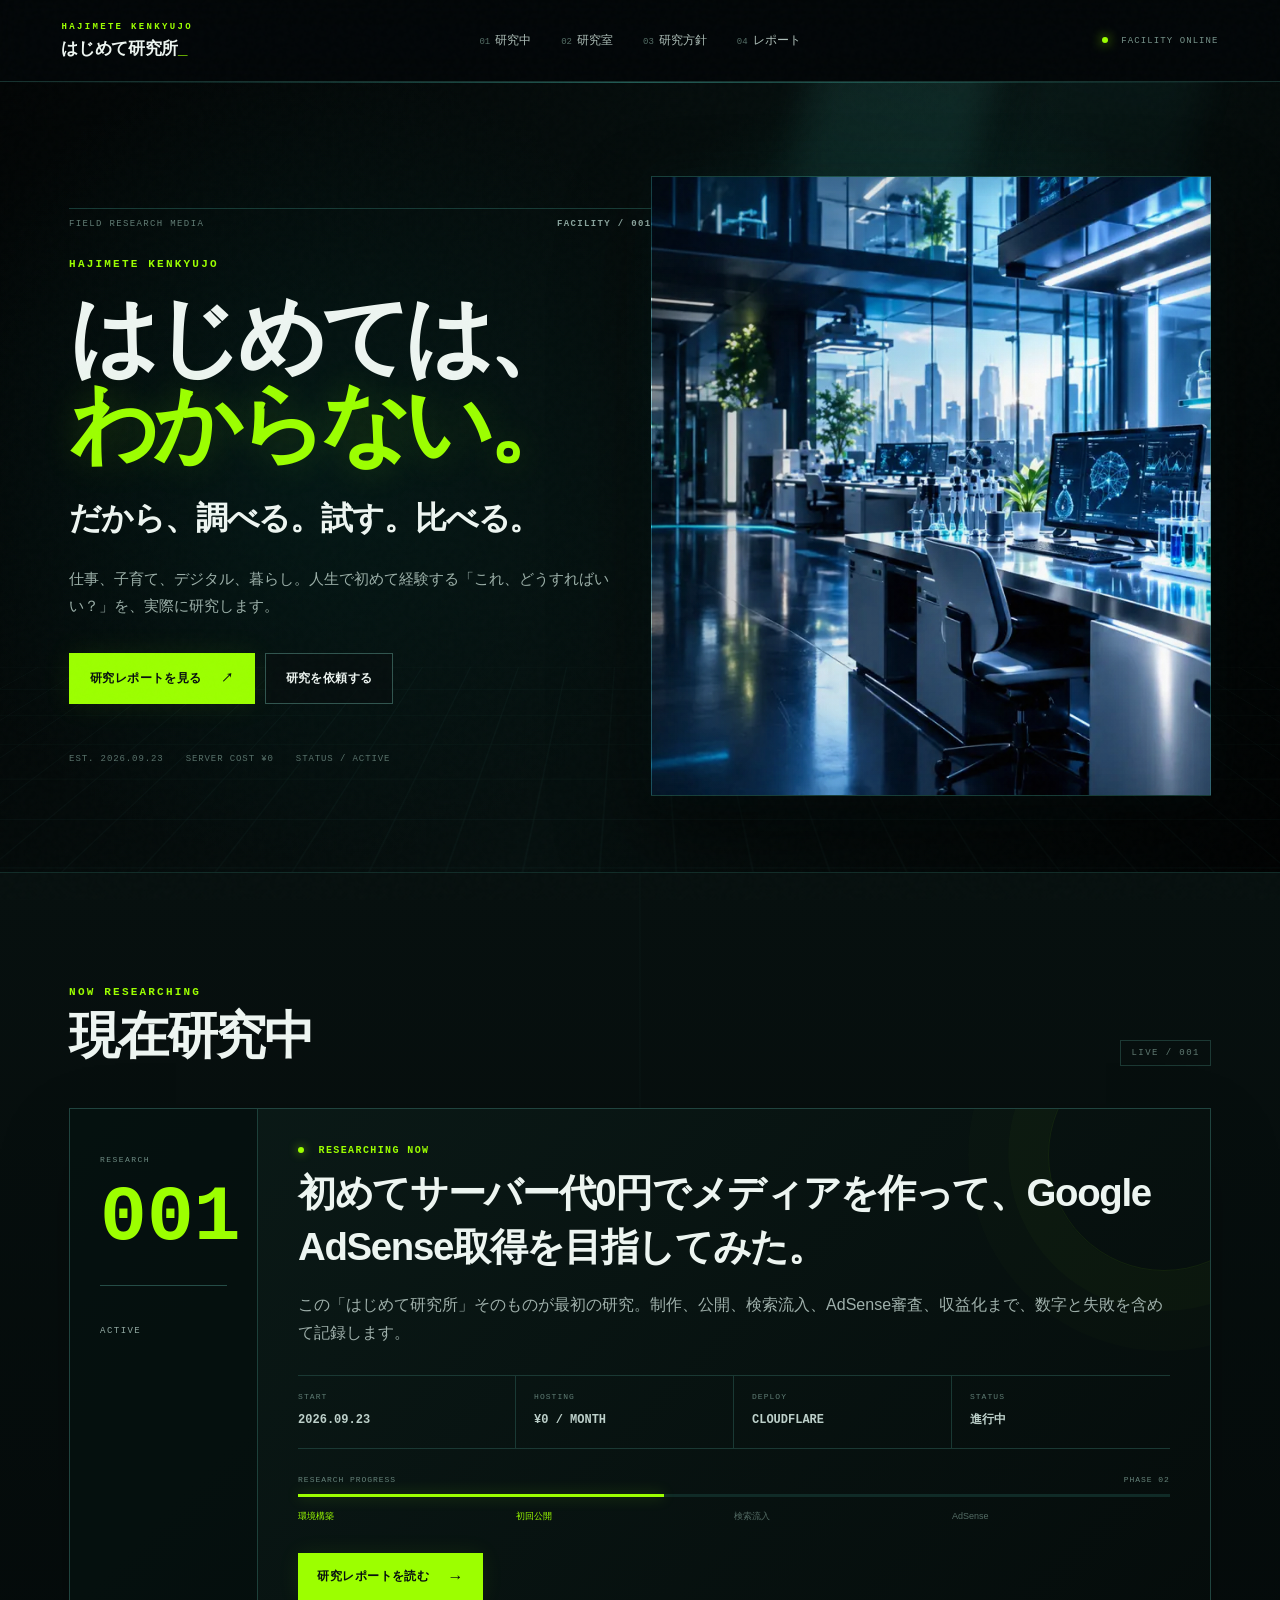
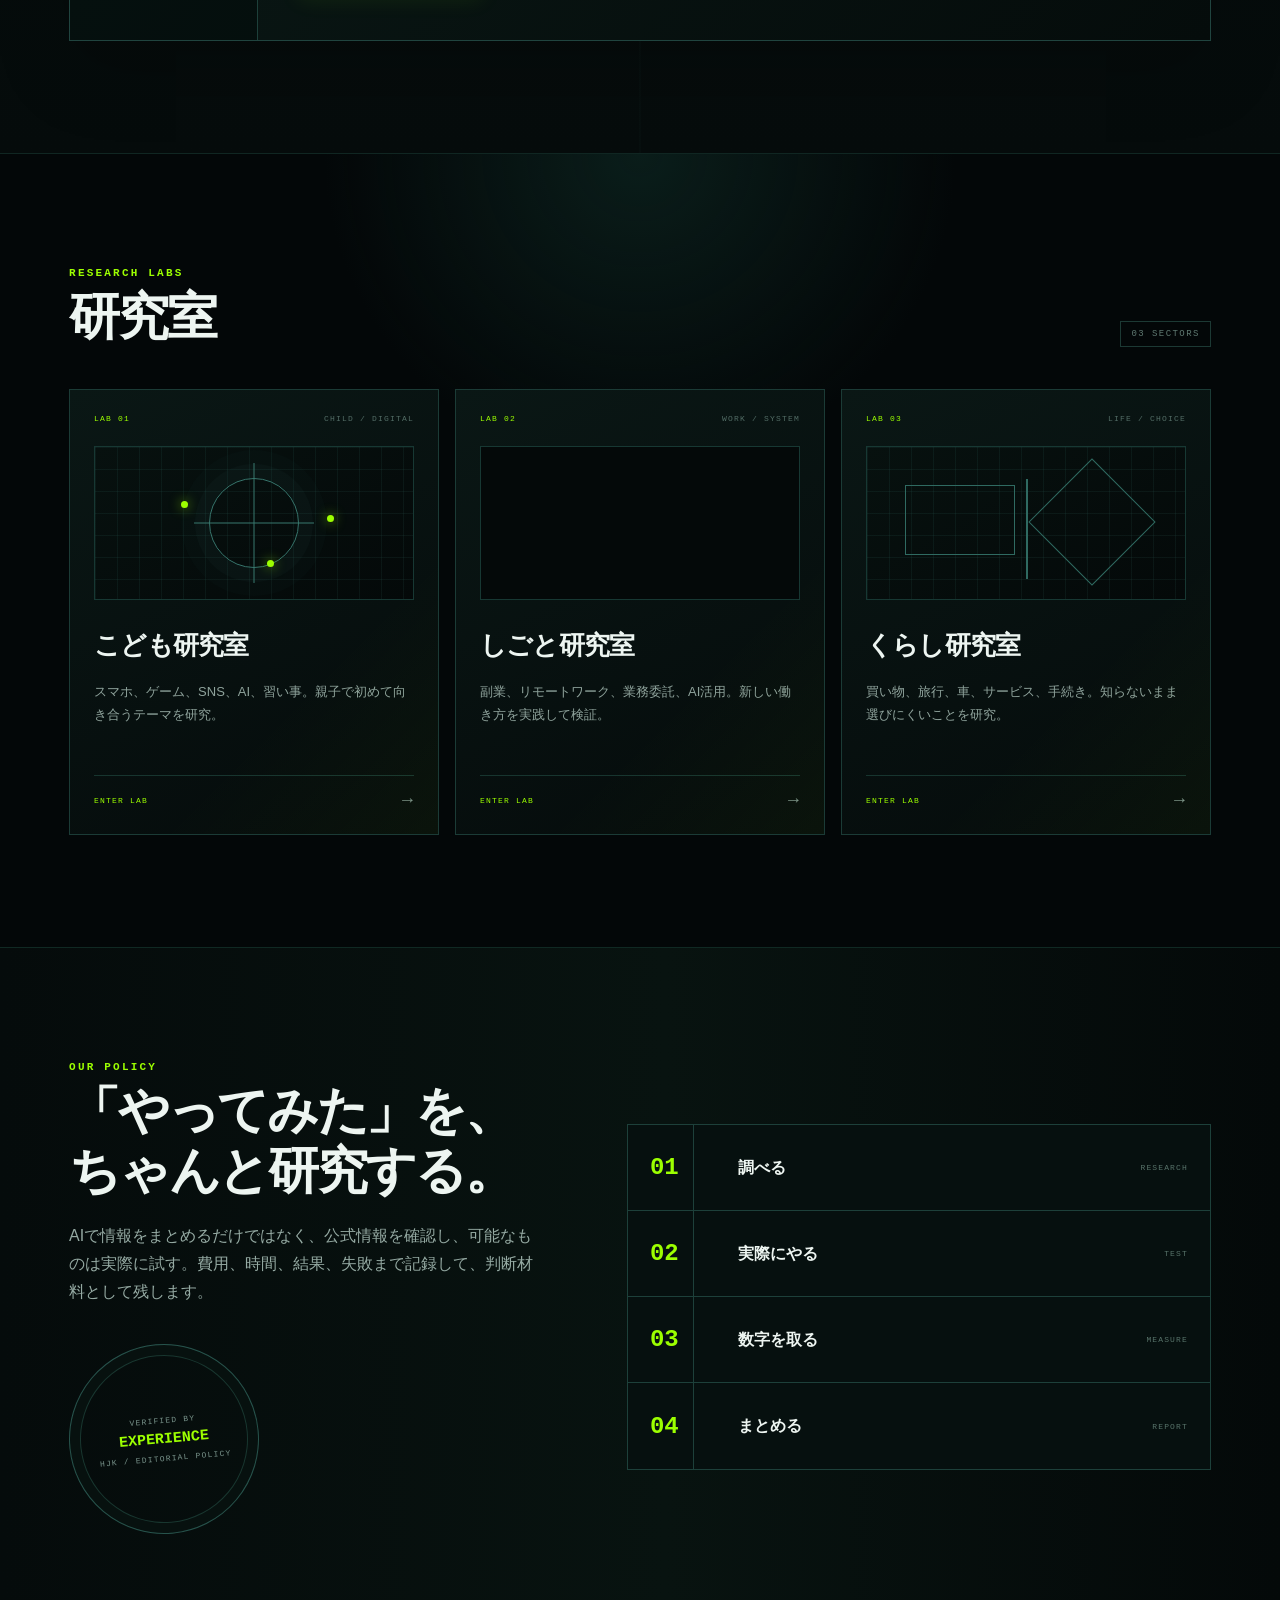
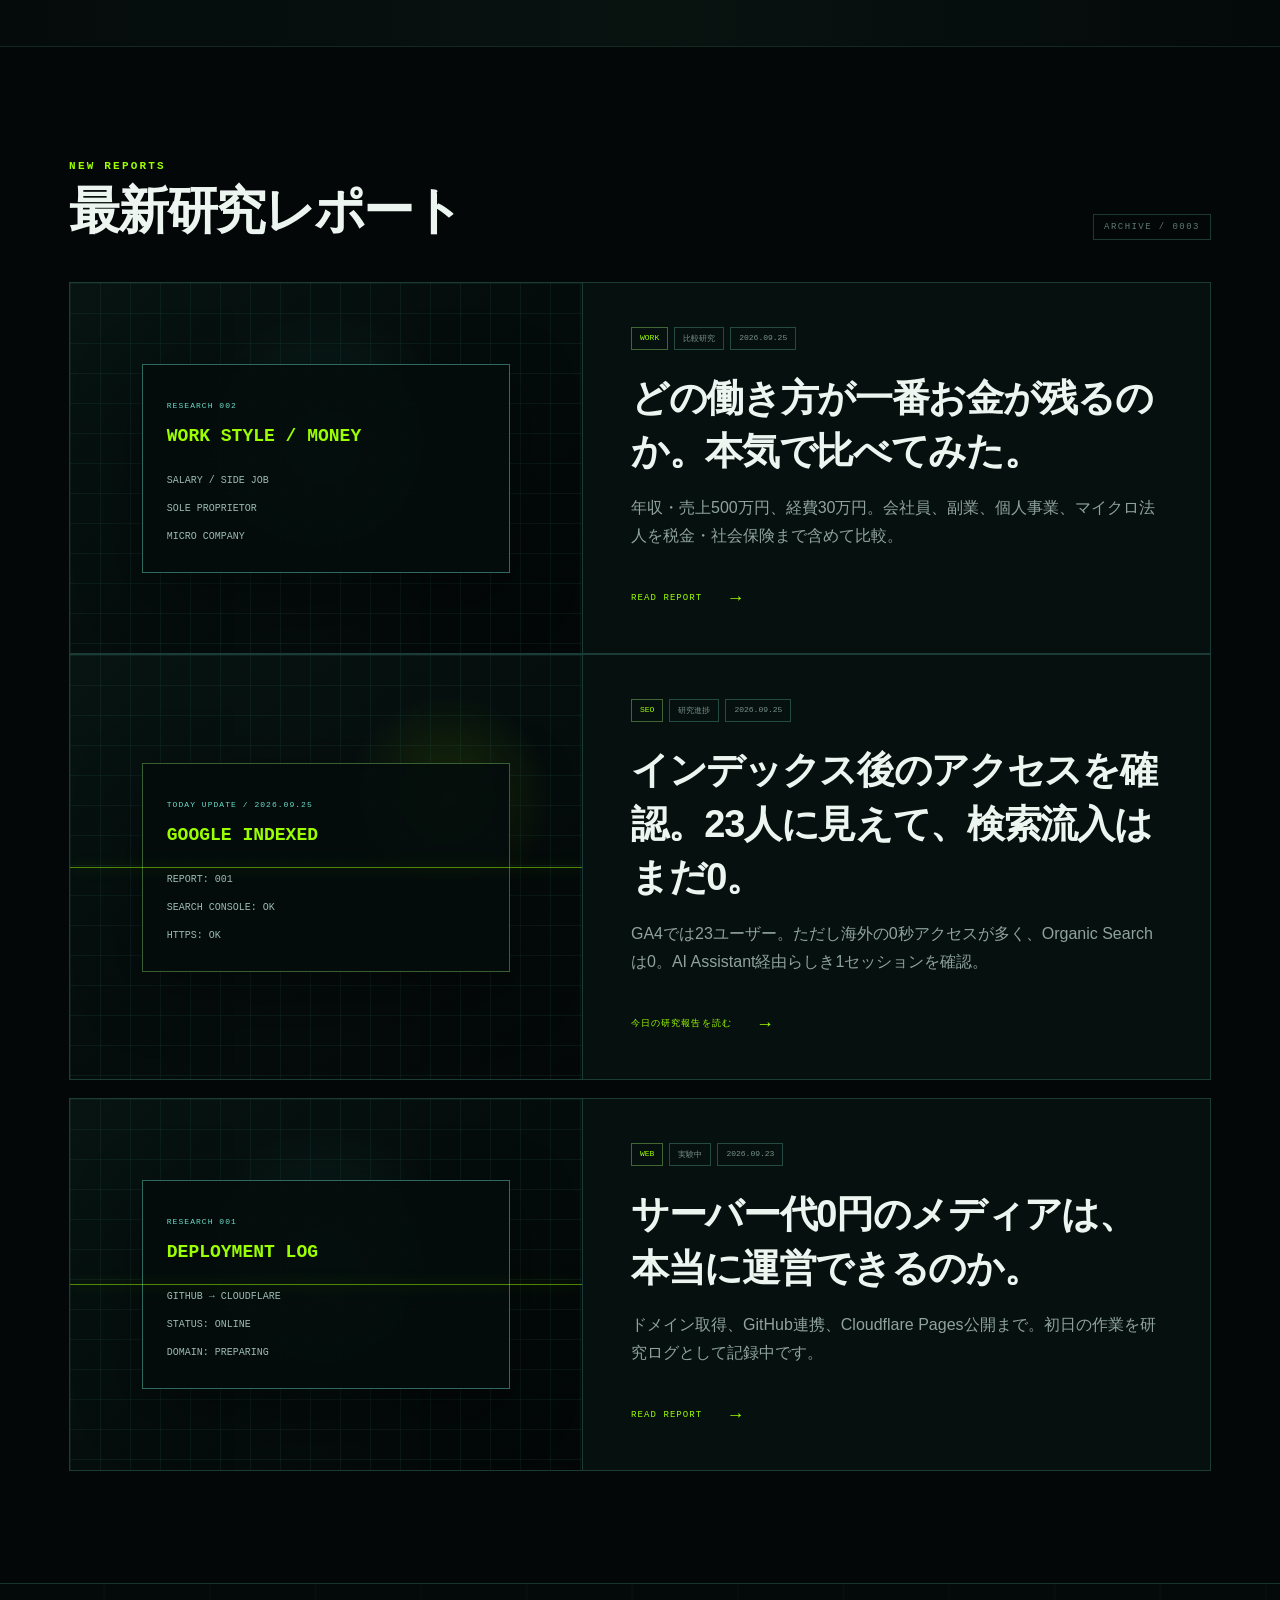
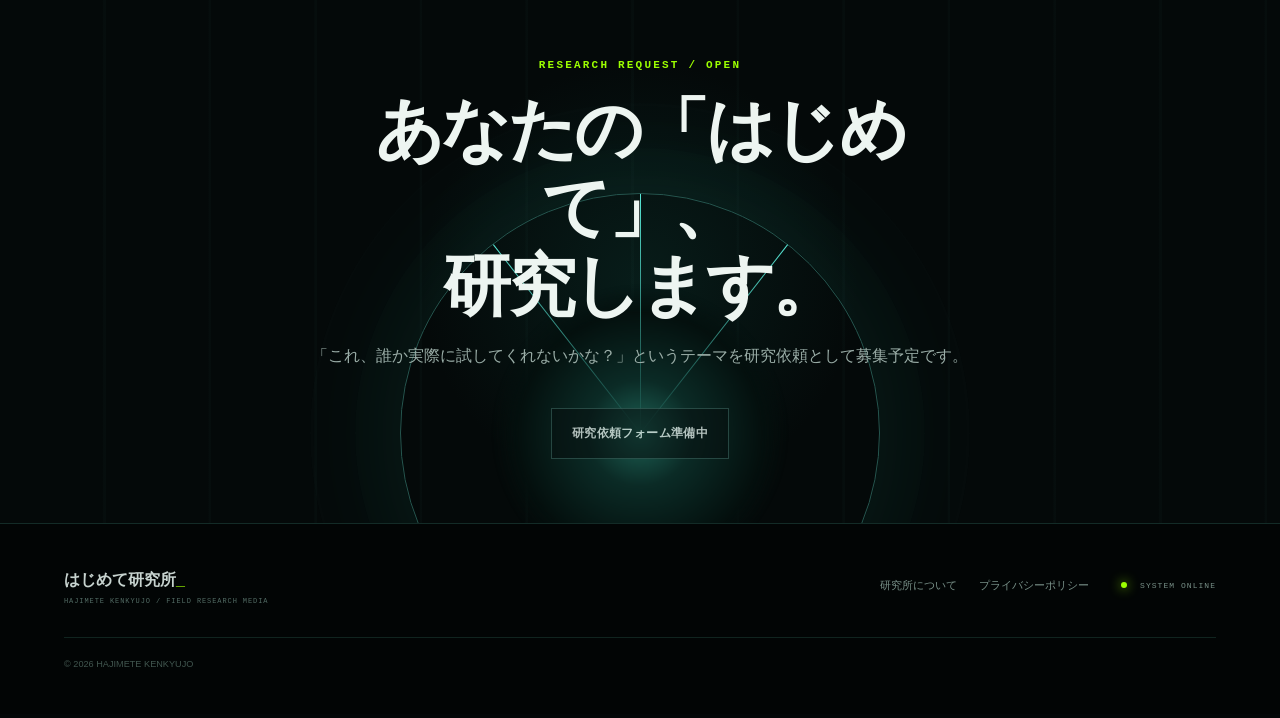
==== index.html @ 78b10efe "Use verified work lab image asset" ====
<!doctype html>
<html lang="ja">
<head>
<!-- Google tag (gtag.js) -->
<script async src="https://www.googletagmanager.com/gtag/js?id=G-F6C81J654P"></script>
<script>
  window.dataLayer = window.dataLayer || [];
  function gtag(){dataLayer.push(arguments);}
  gtag('js', new Date());

  gtag('config', 'G-F6C81J654P');
</script>
  <meta charset="utf-8">
  <meta name="viewport" content="width=device-width,initial-scale=1">
  <title>はじめて研究所｜人生の「はじめて」を調べて、試して、わかりやすく。</title>
  <meta name="description" content="仕事、子育て、デジタル、暮らし。人生で初めて経験する「これ、どうすればいい？」を、太郎所長が調べ、実際に試し、結果を研究レポートとして公開します。">
  <link rel="canonical" href="https://hajimete-kenkyujo.com/">
  <meta property="og:title" content="はじめて研究所">
  <meta property="og:description" content="人生の「はじめて」を、調べて、試して、わかりやすく。">
  <meta property="og:type" content="website">
  <meta property="og:url" content="https://hajimete-kenkyujo.com/">
  <meta name="theme-color" content="#05090a">
  <link rel="stylesheet" href="/styles.css?v=20260926-5">
</head>
<body>
<div class="noise" aria-hidden="true"></div>

<header class="site-header">
  <a class="brand" href="/" aria-label="はじめて研究所 トップ">
    <span class="brand-kicker">HAJIMETE KENKYUJO</span>
    <span class="brand-main">はじめて研究所<span class="cursor">_</span></span>
  </a>
  <nav aria-label="メインナビゲーション">
    <a href="#research"><span>01</span>研究中</a>
    <a href="#labs"><span>02</span>研究室</a>
    <a href="#policy"><span>03</span>研究方針</a>
    <a href="#reports"><span>04</span>レポート</a>
  </nav>
  <div class="header-status"><i></i> FACILITY ONLINE</div>
</header>

<main>
<section class="hero" id="top">
  <div class="hero-grid" aria-hidden="true"></div>
  <div class="hero-beam beam-a" aria-hidden="true"></div>
  <div class="hero-beam beam-b" aria-hidden="true"></div>

  <div class="hero-inner">
    <div class="hero-id">
      <span>FIELD RESEARCH MEDIA</span>
      <b>FACILITY / 001</b>
    </div>
    <p class="eyebrow">HAJIMETE KENKYUJO</p>
    <h1>はじめては、<br><em>わからない。</em></h1>
    <p class="lead">だから、調べる。試す。比べる。</p>
    <p class="sub">仕事、子育て、デジタル、暮らし。人生で初めて経験する「これ、どうすればいい？」を、実際に研究します。</p>
    <div class="actions">
      <a class="btn primary" href="#reports">研究レポートを見る <span>↗</span></a>
      <a class="btn" href="#request">研究を依頼する</a>
    </div>
    <div class="hero-footnote"><span>EST. 2026.09.23</span><span>SERVER COST ¥0</span><span>STATUS / ACTIVE</span></div>
  </div>

  <div class="lab-stage" aria-hidden="true">
    <div class="ceiling"><i></i><i></i><i></i></div>
    <div class="pillar p1"></div>
    <div class="pillar p2"></div>
    <div class="glass-wall"></div>
    <div class="monitor-wall">
      <div class="monitor m1"><small>LAB STATUS</small><strong>ONLINE</strong><span class="pulse-line"></span><span class="pulse-line short"></span></div>
      <div class="monitor m2"><small>RESEARCH LOG</small><strong>001 / ACTIVE</strong><code>DAY 0<br>COST ¥0<br>DEPLOYED</code></div>
      <div class="monitor m3"><small>INDEX</small><b>00.01</b><div class="bars"><i></i><i></i><i></i><i></i></div></div>
    </div>
    <div class="workbench">
      <div class="desk-screen"><span>HJK-01</span><i></i><i></i><i></i></div>
      <div class="desk-light"></div>
    </div>
    <div class="floor-lines"></div>
    <div class="lab-caption">RESEARCH FACILITY / SECTOR A</div>
  </div>
</section>

<section id="research" class="section research-zone">
  <div class="section-shell">
    <div class="section-head">
      <div><p>NOW RESEARCHING</p><h2>現在研究中</h2></div>
      <span class="section-code">LIVE / 001</span>
    </div>

    <article class="research-card">
      <div class="research-index">
        <span>RESEARCH</span>
        <div class="number">001</div>
        <i></i>
        <small>ACTIVE</small>
      </div>
      <div class="research-body">
        <p class="status"><i></i> RESEARCHING NOW</p>
        <h3>初めてサーバー代0円でメディアを作って、Google AdSense取得を目指してみた。</h3>
        <p class="research-desc">この「はじめて研究所」そのものが最初の研究。制作、公開、検索流入、AdSense審査、収益化まで、数字と失敗を含めて記録します。</p>
        <div class="research-stats">
          <div><small>START</small><b>2026.09.23</b></div>
          <div><small>HOSTING</small><b>¥0 / MONTH</b></div>
          <div><small>DEPLOY</small><b>CLOUDFLARE</b></div>
          <div><small>STATUS</small><b>進行中</b></div>
        </div>
        <div class="progress">
          <div class="progress-head"><span>RESEARCH PROGRESS</span><span>PHASE 02</span></div>
          <div class="track"><i style="width:42%"></i></div>
          <div class="milestones"><span class="done">環境構築</span><span class="done">初回公開</span><span>検索流入</span><span>AdSense</span></div>
        </div>
        <a class="research-open" href="/reports/001/">研究レポートを読む <b>→</b></a>
      </div>
    </article>
  </div>
</section>

<section id="labs" class="section labs-zone">
  <div class="section-shell">
    <div class="section-head">
      <div><p>RESEARCH LABS</p><h2>研究室</h2></div>
      <span class="section-code">03 SECTORS</span>
    </div>

    <div class="labs">
      <article class="lab-card">
        <div class="lab-top"><span>LAB 01</span><i>CHILD / DIGITAL</i></div>
        <div class="lab-visual visual-child"><span class="ring"></span><span class="dot d1"></span><span class="dot d2"></span><span class="dot d3"></span></div>
        <h3>こども研究室</h3>
        <p>スマホ、ゲーム、SNS、AI、習い事。親子で初めて向き合うテーマを研究。</p>
        <div class="lab-bottom"><span>ENTER LAB</span><b>→</b></div>
      </article>

      <article class="lab-card">
        <div class="lab-top"><span>LAB 02</span><i>WORK / SYSTEM</i></div>
        <div class="lab-visual visual-work visual-work-photo"><img src="/assets/labs/work-lab-v3.webp?v=20260926-verified" alt="ビジネス分析画面が並ぶ研究所イメージ" loading="lazy"></div>
        <h3>しごと研究室</h3>
        <p>副業、リモートワーク、業務委託、AI活用。新しい働き方を実践して検証。</p>
        <div class="lab-bottom"><span>ENTER LAB</span><b>→</b></div>
      </article>

      <article class="lab-card">
        <div class="lab-top"><span>LAB 03</span><i>LIFE / CHOICE</i></div>
        <div class="lab-visual visual-life"><span></span><span></span><span></span></div>
        <h3>くらし研究室</h3>
        <p>買い物、旅行、車、サービス、手続き。知らないまま選びにくいことを研究。</p>
        <div class="lab-bottom"><span>ENTER LAB</span><b>→</b></div>
      </article>
    </div>
  </div>
</section>

<section id="policy" class="section policy-zone">
  <div class="section-shell policy-layout">
    <div class="policy-intro">
      <div class="section-head compact">
        <div><p>OUR POLICY</p><h2>「やってみた」を、<br>ちゃんと研究する。</h2></div>
      </div>
      <p>AIで情報をまとめるだけではなく、公式情報を確認し、可能なものは実際に試す。費用、時間、結果、失敗まで記録して、判断材料として残します。</p>
      <div class="policy-seal"><span>VERIFIED BY</span><b>EXPERIENCE</b><small>HJK / EDITORIAL POLICY</small></div>
    </div>

    <div class="process">
      <div><b>01</b><span>調べる</span><small>RESEARCH</small></div>
      <div><b>02</b><span>実際にやる</span><small>TEST</small></div>
      <div><b>03</b><span>数字を取る</span><small>MEASURE</small></div>
      <div><b>04</b><span>まとめる</span><small>REPORT</small></div>
    </div>
  </div>
</section>

<section id="reports" class="section reports-zone">
  <div class="section-shell">
    <div class="section-head">
      <div><p>NEW REPORTS</p><h2>最新研究レポート</h2></div>
      <span class="section-code">ARCHIVE / 0003</span>
    </div>
    <article class="report-card">
      <div class="report-thumb"><div class="report-terminal"><small>RESEARCH 002</small><b>WORK STYLE / MONEY</b><code>SALARY / SIDE JOB<br>SOLE PROPRIETOR<br>MICRO COMPANY</code></div></div>
      <div class="report-copy"><div class="report-labels"><span>WORK</span><span>比較研究</span><span>2026.09.25</span></div>
      <h3>どの働き方が一番お金が残るのか。本気で比べてみた。</h3>
      <p>年収・売上500万円、経費30万円。会社員、副業、個人事業、マイクロ法人を税金・社会保険まで含めて比較。</p>
      <a class="report-link" href="/reports/002/">READ REPORT <b>→</b></a></div>
    </article>

    <article class="report-card report-update-card">
      <div class="report-thumb update-thumb">
        <span class="scan"></span>
        <div class="report-terminal">
          <small>TODAY UPDATE / 2026.09.25</small>
          <b>GOOGLE INDEXED</b>
          <code>REPORT: 001<br>SEARCH CONSOLE: OK<br>HTTPS: OK</code>
        </div>
      </div>
      <div class="report-copy">
        <div class="report-labels"><span>SEO</span><span>研究進捗</span><span>2026.09.25</span></div>
        <h3>インデックス後のアクセスを確認。23人に見えて、検索流入はまだ0。</h3>
        <p>GA4では23ユーザー。ただし海外の0秒アクセスが多く、Organic Searchは0。AI Assistant経由らしき1セッションを確認。</p>
        <a class="report-link" href="/reports/001/#step-10-ga4">今日の研究報告を読む <b>→</b></a>
      </div>
    </article>

    <article class="report-card">
      <div class="report-thumb">
        <span class="scan"></span>
        <div class="report-terminal"><small>RESEARCH 001</small><b>DEPLOYMENT LOG</b><code>GITHUB → CLOUDFLARE<br>STATUS: ONLINE<br>DOMAIN: PREPARING</code></div>
      </div>
      <div class="report-copy">
        <div class="report-labels"><span>WEB</span><span>実験中</span><span>2026.09.23</span></div>
        <h3>サーバー代0円のメディアは、本当に運営できるのか。</h3>
        <p>ドメイン取得、GitHub連携、Cloudflare Pages公開まで。初日の作業を研究ログとして記録中です。</p>
        <a class="report-link" href="/reports/001/">READ REPORT <b>→</b></a>
      </div>
    </article>
  </div>
</section>

<section id="request" class="cta">
  <div class="portal" aria-hidden="true"><i></i><i></i><i></i></div>
  <div class="cta-inner">
    <p>RESEARCH REQUEST / OPEN</p>
    <h2>あなたの「はじめて」、<br>研究します。</h2>
    <p>「これ、誰か実際に試してくれないかな？」というテーマを研究依頼として募集予定です。</p>
    <span class="btn disabled">研究依頼フォーム準備中</span>
  </div>
</section>
</main>

<footer>
  <div class="footer-brand"><b>はじめて研究所<span>_</span></b><small>HAJIMETE KENKYUJO / FIELD RESEARCH MEDIA</small></div>
  <div class="footer-links"><a href="/about.html">研究所について</a><a href="/privacy.html">プライバシーポリシー</a></div>
  <div class="footer-status"><i></i> SYSTEM ONLINE</div>
  <small class="copyright">© 2026 HAJIMETE KENKYUJO</small>
</footer>
<script src="/script.js"></script>
</body>
</html>
---- styles.css ----
:root{--bg:#030708;--bg2:#07100f;--panel:#081312;--panel2:#0b1917;--ink:#edf5f1;--muted:#8fa49e;--neon:#9cff00;--neon2:#c2ff52;--cyan:#57e8d6;--line:#1b3a36;--line2:#27534d;--shadow:rgba(0,0,0,.45)}*{box-sizing:border-box}html{scroll-behavior:smooth}body{margin:0;background:var(--bg);color:var(--ink);font-family:Inter,"Noto Sans JP","Yu Gothic",Meiryo,sans-serif;line-height:1.75;overflow-x:hidden}a{color:inherit;text-decoration:none}.noise{position:fixed;inset:0;pointer-events:none;z-index:99;opacity:.025;background-image:url("data:image/svg+xml,%3Csvg viewBox='0 0 180 180' xmlns='http://www.w3.org/2000/svg'%3E%3Cfilter id='n'%3E%3CfeTurbulence type='fractalNoise' baseFrequency='.9' numOctaves='3' stitchTiles='stitch'/%3E%3C/filter%3E%3Crect width='100%25' height='100%25' filter='url(%23n)' opacity='.7'/%3E%3C/svg%3E")}.site-header{height:82px;display:grid;grid-template-columns:1fr auto 1fr;align-items:center;padding:0 max(4.8vw,24px);border-bottom:1px solid #17322f;background:rgba(3,7,8,.88);position:sticky;top:0;z-index:50;backdrop-filter:blur(16px)}.brand{display:inline-flex;flex-direction:column;justify-self:start;line-height:1.1}.brand-kicker{font:700 9px/1.2 ui-monospace,SFMono-Regular,Consolas,monospace;color:var(--neon);letter-spacing:.26em;margin-bottom:7px}.brand-main{font-weight:900;font-size:17px;letter-spacing:-.02em}.cursor{color:var(--neon);animation:blink 1.1s steps(1) infinite}@keyframes blink{50%{opacity:.15}}nav{display:flex;gap:30px;font-size:12px;color:#afc0ba}nav a{position:relative;padding:9px 0}nav a span{font:9px ui-monospace,SFMono-Regular,Consolas,monospace;color:#536c65;margin-right:5px}nav a:after{content:"";position:absolute;left:0;right:100%;bottom:3px;height:1px;background:var(--neon);transition:.25s}nav a:hover:after{right:0}.header-status{justify-self:end;color:#77938b;font:9px ui-monospace,SFMono-Regular,Consolas,monospace;letter-spacing:.12em}.header-status i,.footer-status i{width:6px;height:6px;display:inline-block;border-radius:50%;background:var(--neon);box-shadow:0 0 12px var(--neon);margin-right:7px}.hero{min-height:790px;position:relative;overflow:hidden;display:grid;grid-template-columns:minmax(0,1.02fr) minmax(520px,.98fr);align-items:center;padding:90px max(5.4vw,30px) 72px;background:radial-gradient(circle at 71% 35%,rgba(9,80,71,.36),transparent 28%),radial-gradient(circle at 24% 48%,rgba(5,58,52,.28),transparent 38%),linear-gradient(120deg,#020505 0%,#06100f 56%,#010303 100%)}.hero:before{content:"";position:absolute;left:0;right:0;top:0;height:1px;background:linear-gradient(90deg,transparent,var(--cyan),transparent);opacity:.36}.hero-grid{position:absolute;inset:auto -12% -48% -12%;height:74%;opacity:.23;background-image:linear-gradient(rgba(65,151,140,.2) 1px,transparent 1px),linear-gradient(90deg,rgba(65,151,140,.2) 1px,transparent 1px);background-size:48px 48px;transform:perspective(700px) rotateX(64deg);transform-origin:top}.hero-beam{position:absolute;width:180px;height:700px;background:linear-gradient(180deg,rgba(87,232,214,.12),transparent);filter:blur(18px);transform:rotate(14deg);transform-origin:top}.beam-a{right:20%;top:-120px}.beam-b{right:2%;top:-200px;opacity:.5}.hero-inner{position:relative;z-index:4;max-width:770px}.hero-id{display:flex;justify-content:space-between;max-width:610px;color:#617c74;font:9px ui-monospace,SFMono-Regular,Consolas,monospace;letter-spacing:.15em;border-top:1px solid #173b36;padding-top:10px;margin-bottom:28px}.hero-id b{color:#89a39c;font-weight:600}.eyebrow,.section-head p,.cta-inner>p:first-child{font:700 11px/1.4 ui-monospace,SFMono-Regular,Consolas,monospace;color:var(--neon);letter-spacing:.2em}.hero h1{font-size:clamp(58px,6.9vw,106px);line-height:.99;margin:20px 0 23px;letter-spacing:-.07em;font-weight:950}.hero h1 em{font-style:normal;color:var(--neon);text-shadow:0 0 36px rgba(156,255,0,.17)}.lead{font-size:clamp(24px,2.5vw,38px);font-weight:900;letter-spacing:-.035em;margin:0 0 20px}.sub{max-width:640px;color:#9cb0a9;font-size:15px}.actions{display:flex;gap:10px;margin-top:34px}.btn{display:inline-flex;align-items:center;gap:20px;padding:14px 20px;border:1px solid #31554f;font-weight:800;font-size:12px;letter-spacing:.03em;background:rgba(7,16,15,.74);transition:.2s}.btn:hover{border-color:#6a8e85;transform:translateY(-1px)}.btn.primary{background:var(--neon);border-color:var(--neon);color:#07100f;box-shadow:0 0 30px rgba(156,255,0,.08)}.btn.disabled{opacity:.75;cursor:default}.hero-footnote{display:flex;gap:22px;margin-top:50px;font:9px ui-monospace,SFMono-Regular,Consolas,monospace;color:#58716a;letter-spacing:.1em}.lab-stage{position:relative;z-index:3;height:620px;min-width:530px;perspective:900px;filter:drop-shadow(0 30px 40px rgba(0,0,0,.35))}.lab-stage:before{content:"";position:absolute;inset:7% 1% 10%;background:linear-gradient(90deg,rgba(7,20,19,.9),rgba(5,15,14,.35)),repeating-linear-gradient(90deg,transparent 0 16%,rgba(78,164,151,.08) 16.2% 16.45%);border:1px solid rgba(69,140,130,.25);transform:skewY(-1deg);box-shadow:inset 0 0 80px rgba(16,96,85,.07),0 0 80px rgba(0,0,0,.45)}.glass-wall{position:absolute;left:7%;right:8%;top:10%;height:53%;border:1px solid rgba(74,163,150,.24);background:linear-gradient(130deg,rgba(37,93,85,.07),rgba(2,8,8,.6));box-shadow:inset 0 0 50px rgba(41,150,133,.04)}.glass-wall:before,.glass-wall:after{content:"";position:absolute;top:0;bottom:0;width:1px;background:rgba(67,139,129,.19)}.glass-wall:before{left:34%}.glass-wall:after{left:68%}.pillar{position:absolute;top:4%;bottom:8%;width:24px;background:linear-gradient(90deg,#07100f,#102421,#07100f);border-left:1px solid #254b46;border-right:1px solid #102b27;z-index:3}.p1{left:2%}.p2{right:2%}.ceiling{position:absolute;left:0;right:0;top:0;height:70px;border-top:1px solid #18342f;transform:perspective(500px) rotateX(-38deg);background:repeating-linear-gradient(90deg,#06100e 0 17%,#0e201d 17.3% 17.7%);z-index:3}.ceiling i{position:absolute;top:28px;width:21%;height:4px;background:linear-gradient(90deg,transparent,#73f7df,transparent);filter:blur(.2px);box-shadow:0 0 18px rgba(87,232,214,.3)}.ceiling i:nth-child(1){left:8%}.ceiling i:nth-child(2){left:39%}.ceiling i:nth-child(3){right:8%}.monitor-wall{position:absolute;right:8%;top:16%;width:48%;display:grid;grid-template-columns:1fr 1fr;gap:10px;transform:perspective(800px) rotateY(-4deg);z-index:5}.monitor{min-height:154px;border:1px solid #285c55;background:linear-gradient(160deg,rgba(5,17,16,.96),rgba(3,10,10,.9));padding:17px;box-shadow:inset 0 0 28px rgba(21,115,101,.07),0 14px 30px rgba(0,0,0,.32);font-family:ui-monospace,SFMono-Regular,Consolas,monospace}.monitor small{display:block;color:#6cf1de;font-size:9px;letter-spacing:.12em}.monitor strong{display:block;color:var(--neon);font-size:15px;margin-top:10px}.monitor code{display:block;color:#a5ff32;font-size:11px;line-height:1.8;margin-top:12px}.m1{grid-row:span 2;min-height:318px}.m1 strong{font-size:20px;margin:18px 0 28px}.m3 b{color:#b9cec7;font-size:22px}.pulse-line{display:block;height:1px;background:#34766d;margin:32px 0;box-shadow:0 0 10px rgba(87,232,214,.16)}.pulse-line.short{width:68%}.bars{display:flex;gap:5px;align-items:end;height:42px;margin-top:18px}.bars i{width:12%;background:#3e8e83}.bars i:nth-child(1){height:30%}.bars i:nth-child(2){height:70%;background:var(--neon)}.bars i:nth-child(3){height:45%}.bars i:nth-child(4){height:90%}.workbench{position:absolute;left:10%;right:5%;bottom:9%;height:150px;background:linear-gradient(180deg,#10201d,#050a0a 16%,#030606 65%);border-top:2px solid #234b45;transform:skewX(-3deg);z-index:6;box-shadow:0 -8px 40px rgba(0,0,0,.45)}.workbench:after{content:"";position:absolute;left:7%;right:8%;top:92px;height:42px;border-top:1px solid #1c3632;background:#050909}.desk-screen{position:absolute;left:17%;top:-74px;width:170px;height:100px;border:1px solid #2a6259;background:#06110f;transform:rotate(-2deg);padding:12px;box-shadow:0 0 40px rgba(38,170,149,.08)}.desk-screen span{font:8px monospace;color:var(--neon)}.desk-screen i{display:block;height:1px;background:#347a70;margin:14px 0}.desk-screen i:nth-of-type(2){width:72%}.desk-screen i:nth-of-type(3){width:86%}.desk-light{position:absolute;left:54%;top:-14px;width:110px;height:6px;background:#77f8e3;box-shadow:0 0 38px rgba(87,232,214,.55)}.floor-lines{position:absolute;left:5%;right:4%;bottom:-1%;height:22%;background:repeating-linear-gradient(90deg,transparent 0 12%,rgba(69,153,141,.13) 12.2% 12.4%),repeating-linear-gradient(0deg,transparent 0 28%,rgba(69,153,141,.12) 28.4% 28.8%);transform:perspective(420px) rotateX(68deg);transform-origin:bottom;z-index:2}.lab-caption{position:absolute;right:6%;bottom:2%;font:8px monospace;color:#526d66;letter-spacing:.17em;z-index:8}.section{position:relative;padding:112px max(5.4vw,30px)}.section-shell{max-width:1320px;margin:auto}.section-head{display:flex;align-items:flex-end;justify-content:space-between;margin-bottom:42px}.section-head h2{font-size:clamp(34px,4vw,54px);line-height:1.16;margin:6px 0 0;letter-spacing:-.045em}.section-head p{margin:0}.section-code{font:9px ui-monospace,SFMono-Regular,Consolas,monospace;color:#5f7971;letter-spacing:.16em;border:1px solid #1c3934;padding:7px 10px}.research-zone{background:linear-gradient(180deg,#07100f,#050b0b);border-top:1px solid #122c28;border-bottom:1px solid #102622}.research-zone:before{content:"";position:absolute;inset:0;background:linear-gradient(90deg,transparent 49.9%,rgba(46,105,96,.06) 50%,transparent 50.1%);pointer-events:none}.research-card{display:grid;grid-template-columns:188px 1fr;border:1px solid #20443f;background:linear-gradient(135deg,rgba(11,27,24,.95),rgba(5,12,11,.98));box-shadow:0 28px 70px rgba(0,0,0,.2);position:relative;overflow:hidden}.research-card:after{content:"";position:absolute;top:-70px;right:-70px;width:230px;height:230px;border:1px solid rgba(156,255,0,.08);border-radius:50%;box-shadow:0 0 0 40px rgba(156,255,0,.018),0 0 0 80px rgba(156,255,0,.012)}.research-index{padding:34px 30px;border-right:1px solid #1d403a;background:rgba(4,13,12,.7);position:relative;z-index:2}.research-index>span{font:8px monospace;color:#6f8c84;letter-spacing:.18em}.number{font:700 78px/1 ui-monospace,SFMono-Regular,Consolas,monospace;color:var(--neon);margin-top:8px}.research-index>i{display:block;height:1px;background:#254d47;margin:28px 0}.research-index small{font:9px monospace;color:#93aaa3;letter-spacing:.16em}.research-body{padding:36px 40px 40px;position:relative;z-index:2}.status{font:700 10px ui-monospace,SFMono-Regular,Consolas,monospace;color:var(--neon);letter-spacing:.14em;margin:0}.status i{display:inline-block;width:6px;height:6px;border-radius:50%;background:var(--neon);box-shadow:0 0 10px rgba(156,255,0,.7);margin-right:7px}.research-card h3{font-size:clamp(25px,3vw,39px);line-height:1.42;margin:10px 0 14px;max-width:950px;letter-spacing:-.035em}.research-desc{color:#9fb0ab;max-width:900px;margin-bottom:28px}.research-stats{display:grid;grid-template-columns:repeat(4,1fr);border-top:1px solid #1a3934;border-bottom:1px solid #1a3934;margin:26px 0}.research-stats div{padding:16px 18px;border-right:1px solid #1a3934}.research-stats div:first-child{padding-left:0}.research-stats div:last-child{border-right:0}.research-stats small{display:block;font:8px monospace;color:#5f7c74;letter-spacing:.13em;margin-bottom:3px}.research-stats b{font:12px ui-monospace,SFMono-Regular,Consolas,monospace;color:#bdd0ca;font-weight:600}.progress-head{display:flex;justify-content:space-between;font:8px monospace;color:#66837a;letter-spacing:.12em}.track{height:3px;background:#102b27;margin:10px 0 12px}.track i{display:block;height:100%;background:var(--neon);box-shadow:0 0 14px rgba(156,255,0,.3)}.milestones{display:grid;grid-template-columns:repeat(4,1fr);font-size:9px;color:#546c65}.milestones .done{color:var(--neon)}.labs-zone{background:radial-gradient(circle at 50% 0,#0a1d1a,transparent 31%),#030708}.labs{display:grid;grid-template-columns:repeat(3,1fr);gap:16px}.lab-card{min-height:430px;padding:24px;border:1px solid #1b3b36;background:linear-gradient(155deg,#0a1715,#050b0b);position:relative;overflow:hidden;transition:.25s}.lab-card:hover{transform:translateY(-4px);border-color:#32685f;box-shadow:0 24px 60px rgba(0,0,0,.24)}.lab-card:before{content:"";position:absolute;inset:0;background:linear-gradient(135deg,transparent 65%,rgba(156,255,0,.035));pointer-events:none}.lab-top,.lab-bottom{display:flex;justify-content:space-between;align-items:center;font:8px ui-monospace,SFMono-Regular,Consolas,monospace;letter-spacing:.15em}.lab-top span,.lab-bottom span{color:var(--neon)}.lab-top i{font-style:normal;color:#536d66}.lab-visual{height:154px;border:1px solid #173833;margin:23px 0;background:linear-gradient(150deg,#07110f,#040909);position:relative;overflow:hidden}.lab-visual:before{content:"";position:absolute;inset:0;background-image:linear-gradient(rgba(70,150,139,.09) 1px,transparent 1px),linear-gradient(90deg,rgba(70,150,139,.09) 1px,transparent 1px);background-size:22px 22px}.visual-child .ring{position:absolute;left:50%;top:50%;width:90px;height:90px;border:1px solid #37756c;border-radius:50%;transform:translate(-50%,-50%);box-shadow:0 0 0 14px rgba(58,122,112,.05),0 0 0 28px rgba(58,122,112,.025)}.visual-child .ring:before,.visual-child .ring:after{content:"";position:absolute;left:50%;top:50%;background:#38786f;transform:translate(-50%,-50%)}.visual-child .ring:before{width:120px;height:1px}.visual-child .ring:after{height:120px;width:1px}.visual-child .dot{position:absolute;width:7px;height:7px;border-radius:50%;background:var(--neon);box-shadow:0 0 12px rgba(156,255,0,.7)}.d1{left:27%;top:36%}.d2{right:25%;top:45%}.d3{left:54%;bottom:21%}.visual-work{display:flex;gap:9px;align-items:end;padding:29px}.visual-work span{flex:1;border:1px solid #2b6259;background:linear-gradient(180deg,rgba(79,176,160,.15),rgba(7,20,18,.7));position:relative;z-index:2}.visual-work span:nth-child(1){height:37%}.visual-work span:nth-child(2){height:73%;border-color:#6abf55}.visual-work span:nth-child(3){height:52%}.visual-work span:nth-child(4){height:90%}.visual-life span{position:absolute;border:1px solid #2f6a61}.visual-life span:nth-child(1){width:110px;height:70px;left:12%;top:25%}.visual-life span:nth-child(2){width:90px;height:90px;right:15%;top:20%;transform:rotate(45deg)}.visual-life span:nth-child(3){left:50%;bottom:20px;width:1px;height:100px;background:#336c63}.lab-card h3{font-size:26px;margin:4px 0 9px;letter-spacing:-.03em}.lab-card p{color:#8fa39c;font-size:13px;min-height:72px}.lab-bottom{border-top:1px solid #17352f;margin-top:22px;padding-top:14px;color:#7c918b}.lab-bottom b{font-size:18px;font-weight:400}.policy-zone{background:linear-gradient(90deg,#050b0b,#081310 52%,#040909);border-top:1px solid #102923;border-bottom:1px solid #102923}.policy-layout{display:grid;grid-template-columns:.9fr 1.1fr;gap:80px;align-items:center}.section-head.compact{margin-bottom:22px}.policy-intro>p{color:#95aaa3;max-width:610px}.policy-seal{width:190px;height:190px;border:1px solid #27534c;border-radius:50%;margin-top:38px;display:flex;flex-direction:column;align-items:center;justify-content:center;box-shadow:inset 0 0 0 10px #07110f,inset 0 0 0 11px #18362f;color:#78928a;transform:rotate(-5deg)}.policy-seal span,.policy-seal small{font:8px monospace;letter-spacing:.15em}.policy-seal b{font:700 15px monospace;color:var(--neon);margin:6px 0}.process{border:1px solid #1d403a;background:#06100f}.process div{display:grid;grid-template-columns:66px 1fr auto;align-items:center;min-height:86px;padding:0 22px;border-bottom:1px solid #1d403a;position:relative}.process div:last-child{border-bottom:0}.process div:before{content:"";position:absolute;left:65px;top:0;bottom:0;width:1px;background:#1d403a}.process b{font:700 24px monospace;color:var(--neon)}.process span{font-weight:900;font-size:16px;padding-left:22px}.process small{font:8px monospace;color:#58736a;letter-spacing:.14em}.reports-zone{background:#030708}.report-card{display:grid;grid-template-columns:.9fr 1.1fr;min-height:330px;border:1px solid #1b3c36;background:#06100f;overflow:hidden}.report-thumb{position:relative;border-right:1px solid #1b3c36;background:radial-gradient(circle at 50% 45%,rgba(22,91,81,.32),transparent 42%),linear-gradient(135deg,#071412,#020606);display:flex;align-items:center;justify-content:center;overflow:hidden}.report-thumb:before{content:"";position:absolute;inset:0;background-image:linear-gradient(rgba(65,145,133,.1) 1px,transparent 1px),linear-gradient(90deg,rgba(65,145,133,.1) 1px,transparent 1px);background-size:30px 30px}.report-terminal{position:relative;z-index:2;width:72%;border:1px solid #2f695f;background:rgba(4,12,11,.92);padding:24px;box-shadow:0 18px 60px rgba(0,0,0,.42)}.report-terminal small{font:8px monospace;color:#6bdcca;letter-spacing:.13em}.report-terminal b{display:block;color:var(--neon);font:700 18px monospace;margin:9px 0 18px}.report-terminal code{color:#9dbab1;font:10px/1.9 monospace}.scan{position:absolute;left:0;right:0;height:1px;background:rgba(156,255,0,.5);box-shadow:0 0 14px rgba(156,255,0,.4);animation:scan 4s linear infinite;z-index:4}@keyframes scan{0%{top:8%}50%{top:90%}100%{top:8%}}.report-copy{padding:44px 48px}.report-labels{display:flex;gap:6px}.report-labels span{font:8px monospace;color:#789188;border:1px solid #244a43;padding:5px 8px}.report-labels span:first-child{color:var(--neon);border-color:#416633}.report-copy h3{font-size:clamp(25px,3vw,38px);line-height:1.4;margin:22px 0 13px;letter-spacing:-.035em}.report-copy p{color:#8fa39c;max-width:680px}.report-link{display:inline-flex;gap:28px;align-items:center;margin-top:22px;font:9px monospace;color:var(--neon);letter-spacing:.12em}.report-link b{font-size:18px;font-weight:400}.cta{position:relative;min-height:540px;display:grid;place-items:center;text-align:center;overflow:hidden;border-top:1px solid #16342f;background:radial-gradient(circle at 50% 55%,rgba(19,90,78,.24),transparent 31%),#040909}.cta:before{content:"";position:absolute;inset:0;background:repeating-linear-gradient(90deg,transparent 0 8%,rgba(62,135,124,.035) 8.1% 8.25%)}.portal{position:absolute;left:50%;bottom:-150px;transform:translateX(-50%);width:480px;height:480px;border:1px solid #25554e;border-radius:50%;box-shadow:0 0 0 45px rgba(50,116,104,.025),0 0 0 90px rgba(50,116,104,.018),0 0 100px rgba(25,135,116,.13)}.portal:before{content:"";position:absolute;inset:90px;border-radius:50%;background:radial-gradient(circle,#1e6457 0,#0b2b26 25%,#04100e 57%,transparent 70%);filter:blur(1px)}.portal i{position:absolute;left:50%;top:0;bottom:50%;width:1px;background:linear-gradient(var(--cyan),transparent);transform-origin:bottom}.portal i:nth-child(2){transform:rotate(38deg)}.portal i:nth-child(3){transform:rotate(-38deg)}.cta-inner{position:relative;z-index:3;max-width:760px;padding:40px 20px}.cta h2{font-size:clamp(40px,5.5vw,68px);line-height:1.15;margin:16px 0 18px;letter-spacing:-.05em}.cta-inner>p:not(:first-child){color:#9aada7}.cta .btn{margin-top:22px}footer{padding:42px max(5vw,24px);display:grid;grid-template-columns:1.3fr auto auto;gap:32px;align-items:center;border-top:1px solid #132b27;background:#020505;color:#789088;font-size:11px}.footer-brand{display:flex;flex-direction:column}.footer-brand b{font-size:16px;color:#c7d3cf}.footer-brand b span{color:var(--neon)}.footer-brand small{font:7px monospace;color:#536c65;letter-spacing:.13em;margin-top:3px}.footer-links{display:flex;gap:22px}.footer-status{font:8px monospace;letter-spacing:.13em}.copyright{grid-column:1/-1;color:#41564f;border-top:1px solid #10241f;padding-top:18px}@media(max-width:1050px){.site-header{grid-template-columns:1fr auto}.site-header nav{display:none}.header-status{display:block}.hero{grid-template-columns:1fr;min-height:980px;padding-top:70px}.hero-inner{max-width:760px}.lab-stage{width:min(720px,100%);height:510px;margin:20px auto 0}.policy-layout{grid-template-columns:1fr;gap:40px}.policy-seal{display:none}}@media(max-width:760px){.site-header{height:68px;padding:0 18px}.header-status{display:none}.brand-kicker{font-size:7px}.brand-main{font-size:15px}.hero{min-height:860px;padding:55px 20px 30px;display:block}.hero h1{font-size:54px}.hero-id{font-size:7px}.lead{font-size:24px}.sub{font-size:13px}.actions{flex-direction:column;align-items:flex-start}.hero-footnote{gap:10px;flex-wrap:wrap}.lab-stage{height:380px;min-width:0;margin-top:40px}.monitor-wall{width:68%;right:6%}.monitor{min-height:100px;padding:10px}.m1{min-height:210px}.monitor small{font-size:7px}.monitor strong{font-size:11px}.m1 strong{font-size:14px}.monitor code{font-size:8px}.workbench{height:95px}.desk-screen{width:120px;height:74px;top:-45px}.section{padding:78px 20px}.section-head{align-items:flex-start}.section-code{display:none}.section-head h2{font-size:38px}.research-card{grid-template-columns:1fr}.research-index{border-right:0;border-bottom:1px solid #1d403a;padding:22px}.number{font-size:54px}.research-body{padding:25px 22px 30px}.research-card h3{font-size:25px}.research-stats{grid-template-columns:1fr 1fr}.research-stats div:nth-child(2){border-right:0}.research-stats div:nth-child(-n+2){border-bottom:1px solid #1a3934}.research-stats div:first-child{padding-left:18px}.milestones{font-size:7px}.labs{grid-template-columns:1fr}.lab-card{min-height:390px}.policy-layout{grid-template-columns:1fr}.process div{grid-template-columns:50px 1fr auto}.process div:before{left:49px}.report-card{grid-template-columns:1fr}.report-thumb{min-height:250px;border-right:0;border-bottom:1px solid #1b3c36}.report-copy{padding:30px 24px}.portal{width:360px;height:360px;bottom:-120px}.cta{min-height:480px}.cta h2{font-size:42px}footer{grid-template-columns:1fr;gap:20px}.footer-links{flex-direction:column;gap:6px}.footer-status{display:none}}@media(prefers-reduced-motion:reduce){html{scroll-behavior:auto}.cursor,.scan{animation:none}.lab-card,.btn{transition:none}}

/* TOP RIGHT LAB IMAGE v1 */
/* Keep the approved hero layout. Only replace the right-side lab-stage visual. */
.lab-stage{
  position:relative;
  overflow:hidden;
  border:1px solid rgba(87,232,214,.24);
  background:
    linear-gradient(90deg,rgba(3,7,8,.28) 0%,rgba(3,7,8,.08) 28%,rgba(3,7,8,.02) 70%),
    url('/assets/top-lab.webp') 62% center / cover no-repeat;
  box-shadow:
    0 28px 70px rgba(0,0,0,.32),
    0 0 50px rgba(48,145,137,.08),
    inset 0 0 40px rgba(0,0,0,.16);
}
.lab-stage:before{display:none!important}
.lab-stage>*, .lab-stage .ceiling, .lab-stage .pillar, .lab-stage .glass-wall,
.lab-stage .monitor-wall, .lab-stage .workbench, .lab-stage .floor-lines,
.lab-stage .lab-caption{display:none!important}

@media(max-width:1050px){
  .lab-stage{
    background-position:64% center;
  }
}
@media(max-width:760px){
  .lab-stage{
    background-position:66% center;
    border-color:rgba(87,232,214,.18);
  }
}

/* Research 001 CTA */
.research-open{display:inline-flex;align-items:center;gap:18px;margin-top:28px;padding:13px 18px;border:1px solid var(--neon);color:#07100f;background:var(--neon);font:800 12px/1.2 Inter,"Noto Sans JP","Yu Gothic",sans-serif;letter-spacing:.04em;position:relative;z-index:5;transition:.2s;box-shadow:0 0 22px rgba(156,255,0,.08)}
.research-open b{font-size:16px}.research-open:hover{transform:translateY(-2px);box-shadow:0 8px 28px rgba(156,255,0,.12)}

/* Daily research update card */
.report-update-card{margin-bottom:18px}
.report-update-card .update-thumb{background:
radial-gradient(circle at 74% 34%,rgba(156,255,0,.14),transparent 22%),
linear-gradient(145deg,#071412,#030707)}
.report-update-card .report-terminal{border-color:#395e33}
.report-update-card .report-terminal b{color:var(--neon)}

/* Work lab photo */
.visual-work-photo{padding:0;display:block;background:#040909}
.visual-work-photo:before{display:none}
.visual-work-photo img{display:block;width:100%;height:100%;object-fit:cover;object-position:center center}
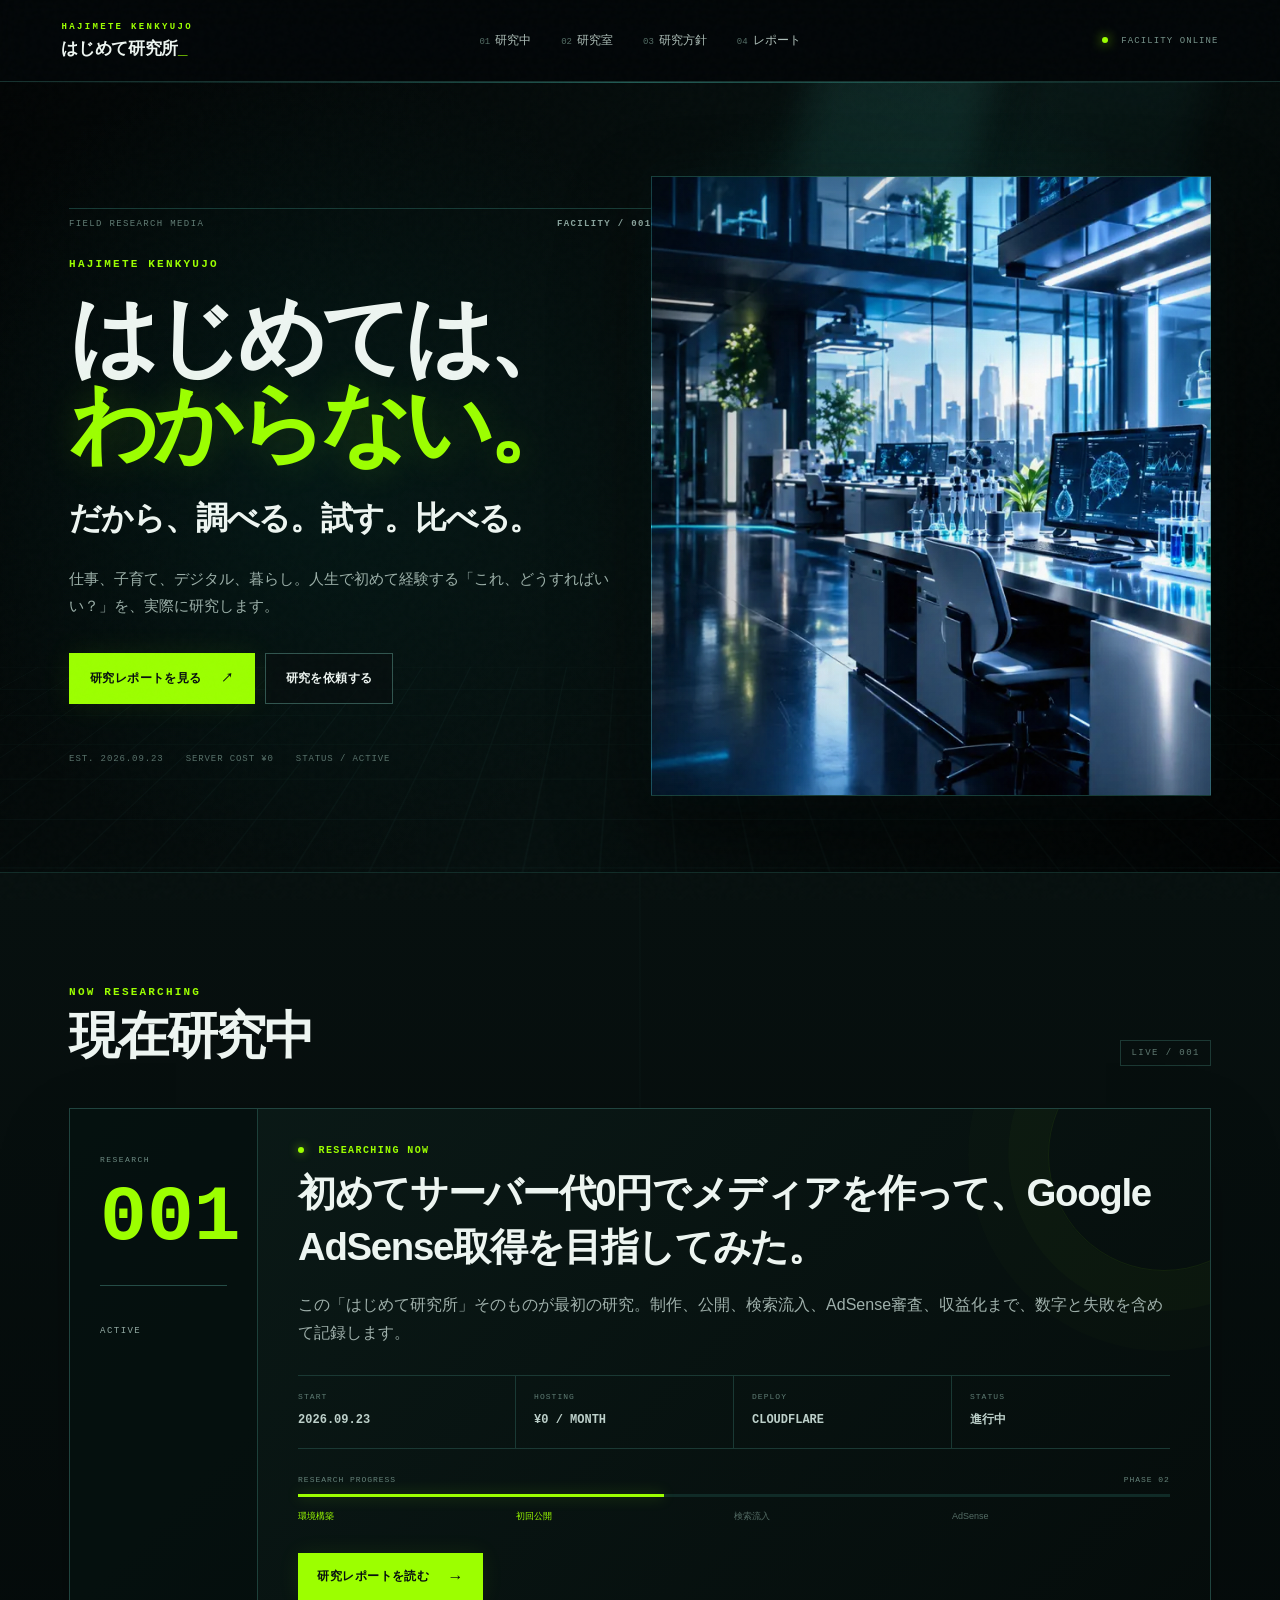
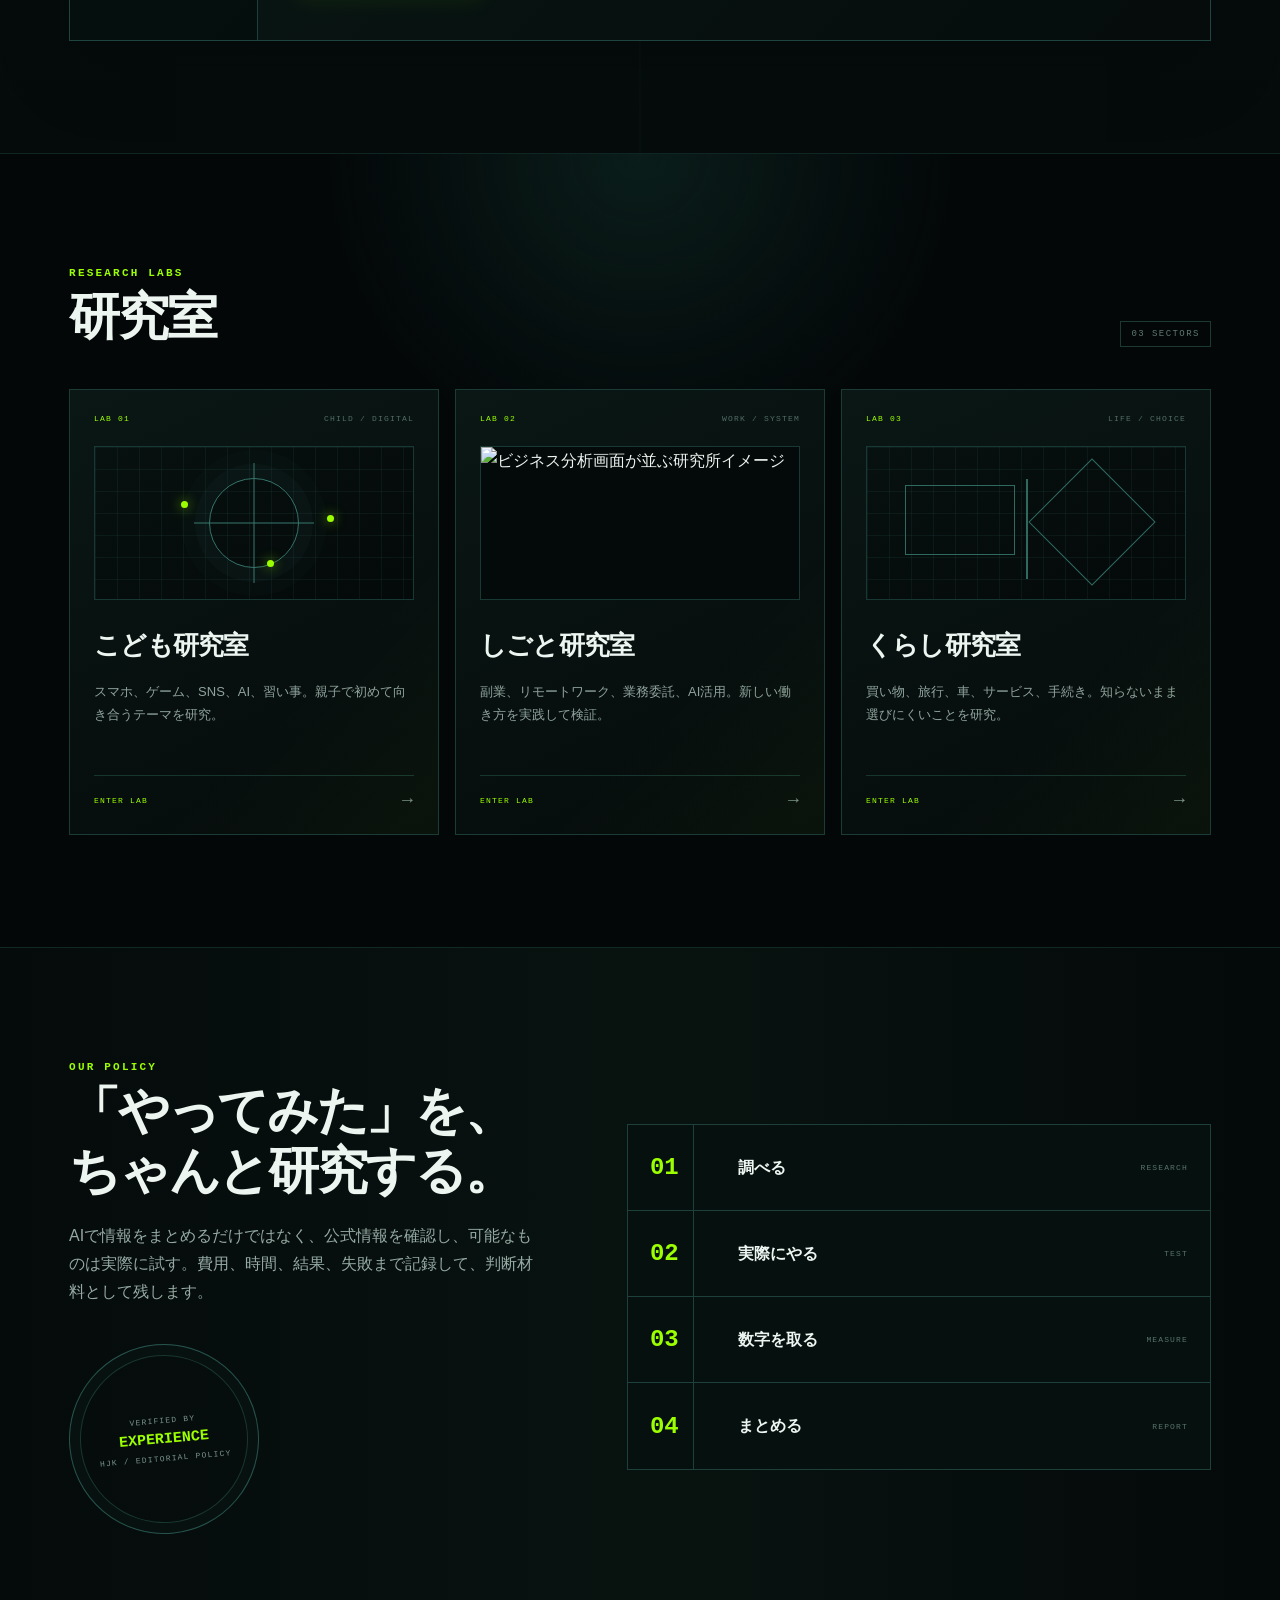
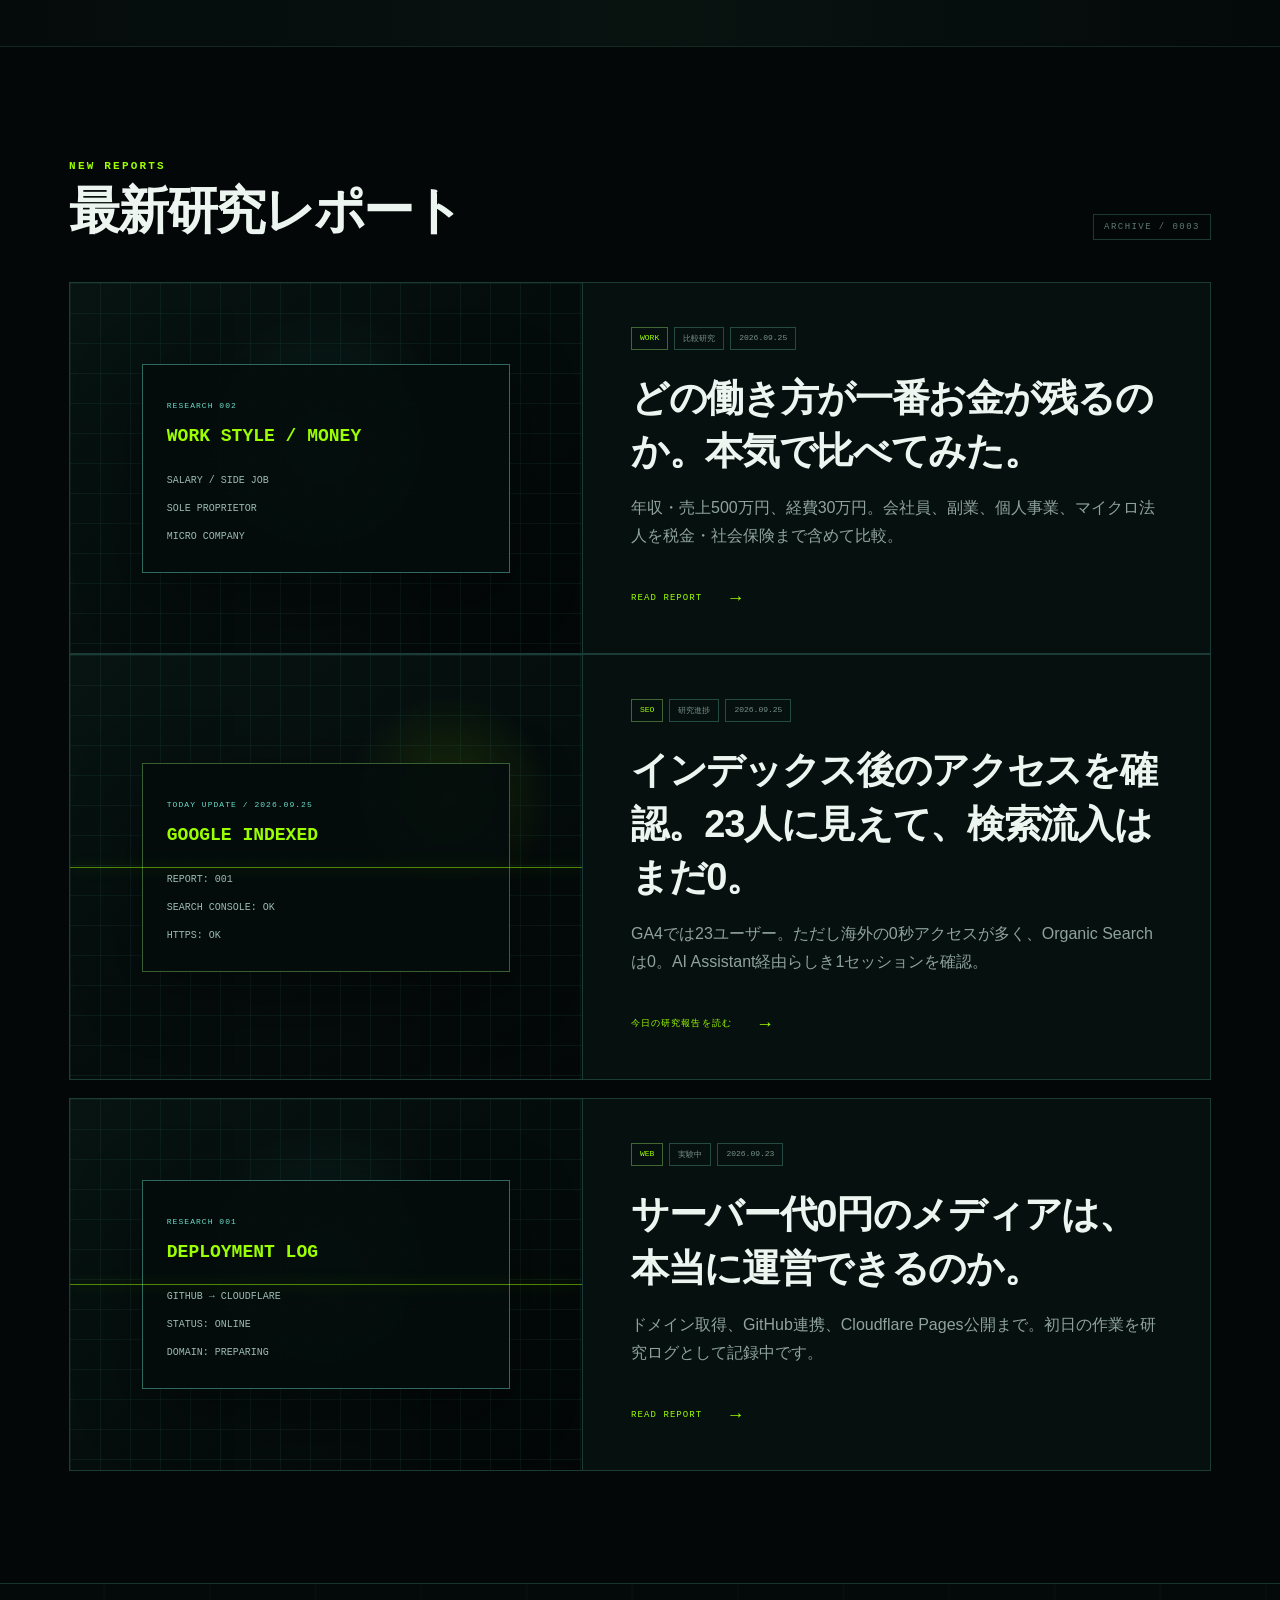
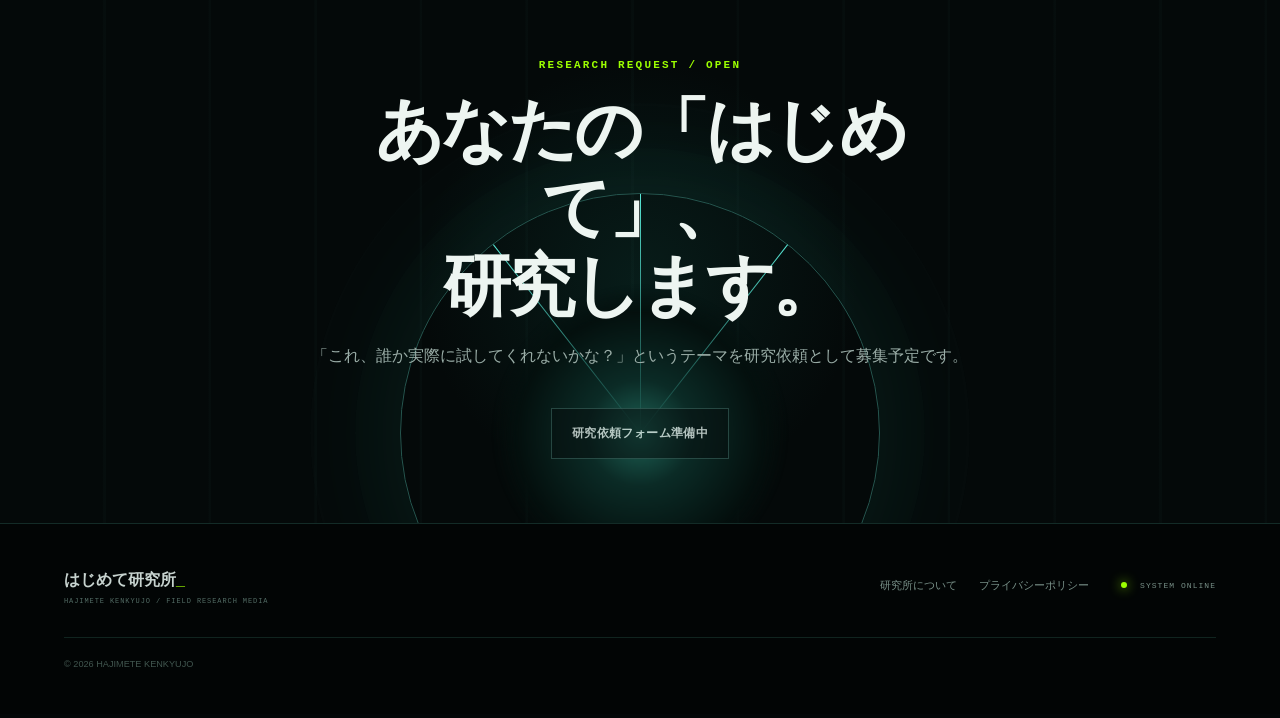
==== commit 6764290b: "Embed work lab image directly to eliminate broken asset loading" ====
--- a/index.html
+++ b/index.html
@@ -133,7 +133,7 @@
 
       <article class="lab-card">
         <div class="lab-top"><span>LAB 02</span><i>WORK / SYSTEM</i></div>
-        <div class="lab-visual visual-work visual-work-photo"><img src="/assets/labs/work-lab-v3.webp?v=20260926-verified" alt="ビジネス分析画面が並ぶ研究所イメージ" loading="lazy"></div>
+        <div class="lab-visual visual-work visual-work-photo"><img src="[data-uri]" alt="ビジネス分析画面が並ぶ研究所イメージ" loading="eager" decoding="async"></div>
         <h3>しごと研究室</h3>
         <p>副業、リモートワーク、業務委託、AI活用。新しい働き方を実践して検証。</p>
         <div class="lab-bottom"><span>ENTER LAB</span><b>→</b></div>
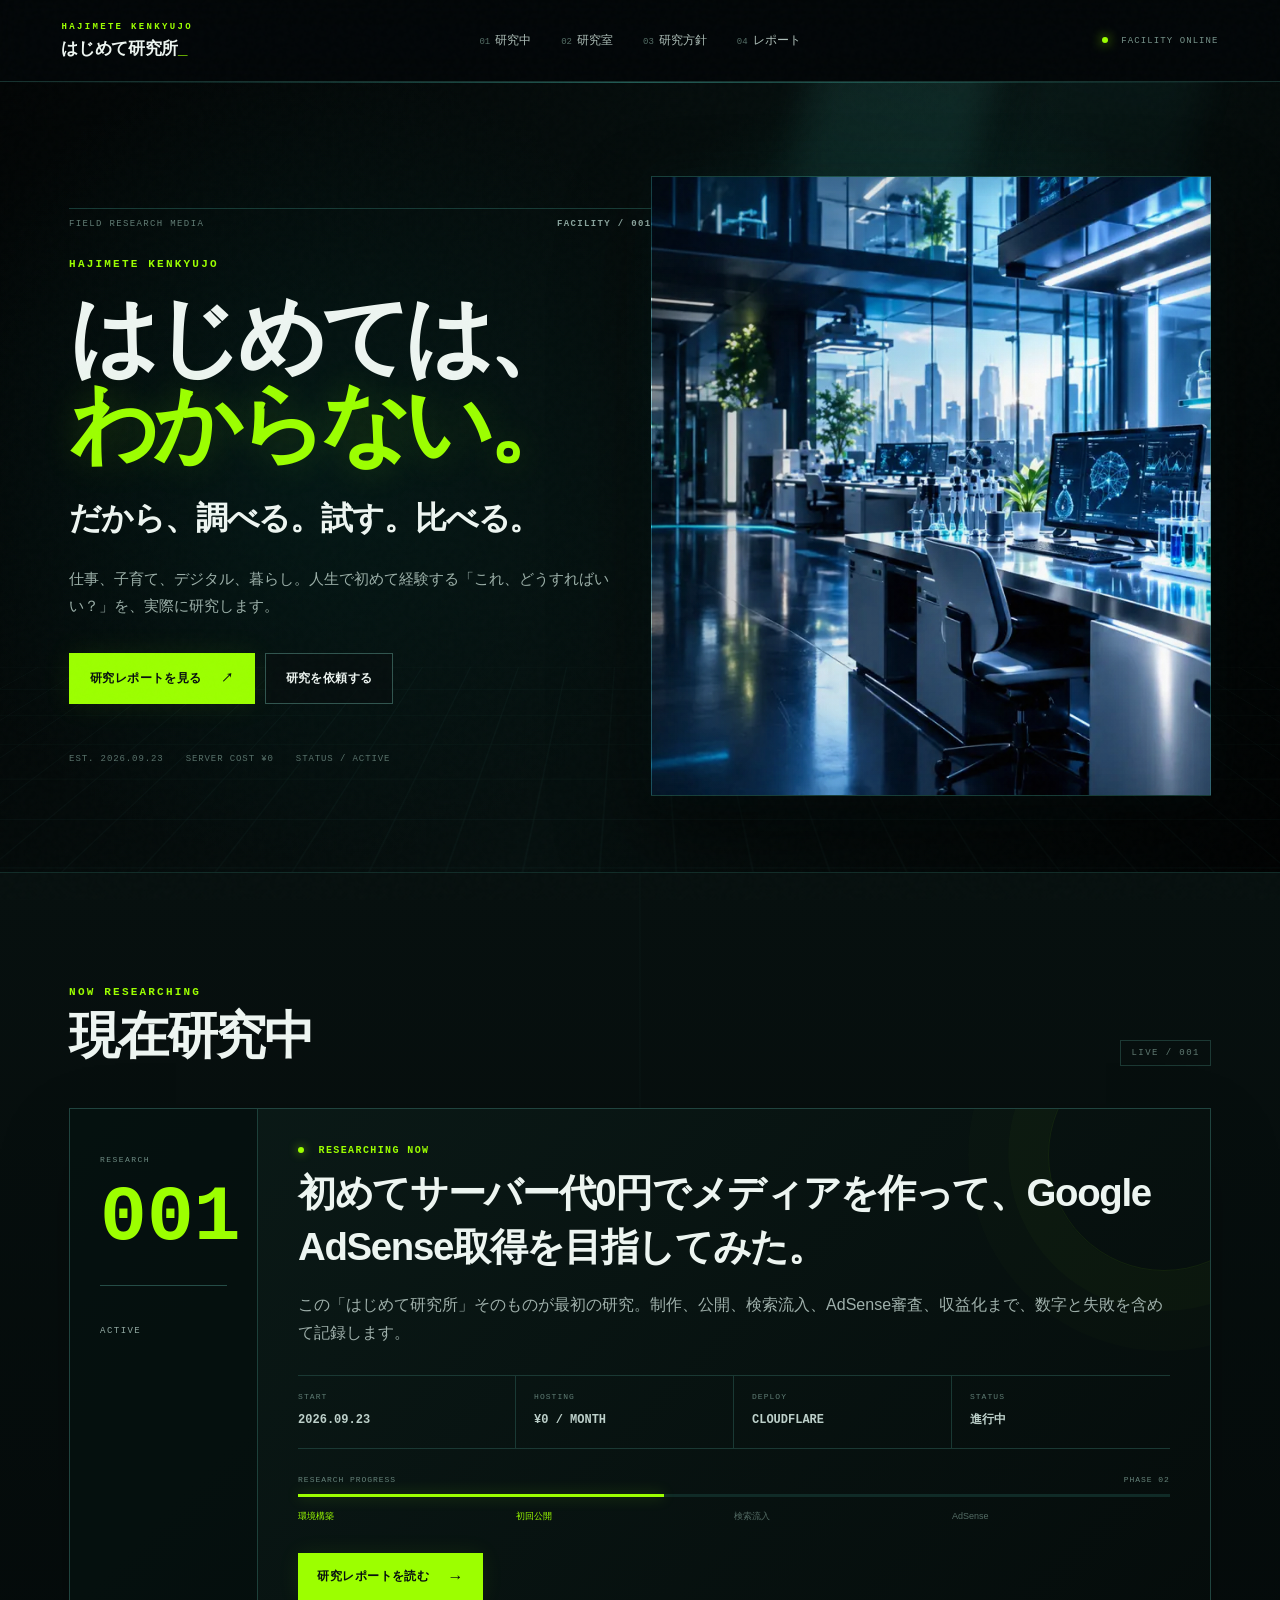
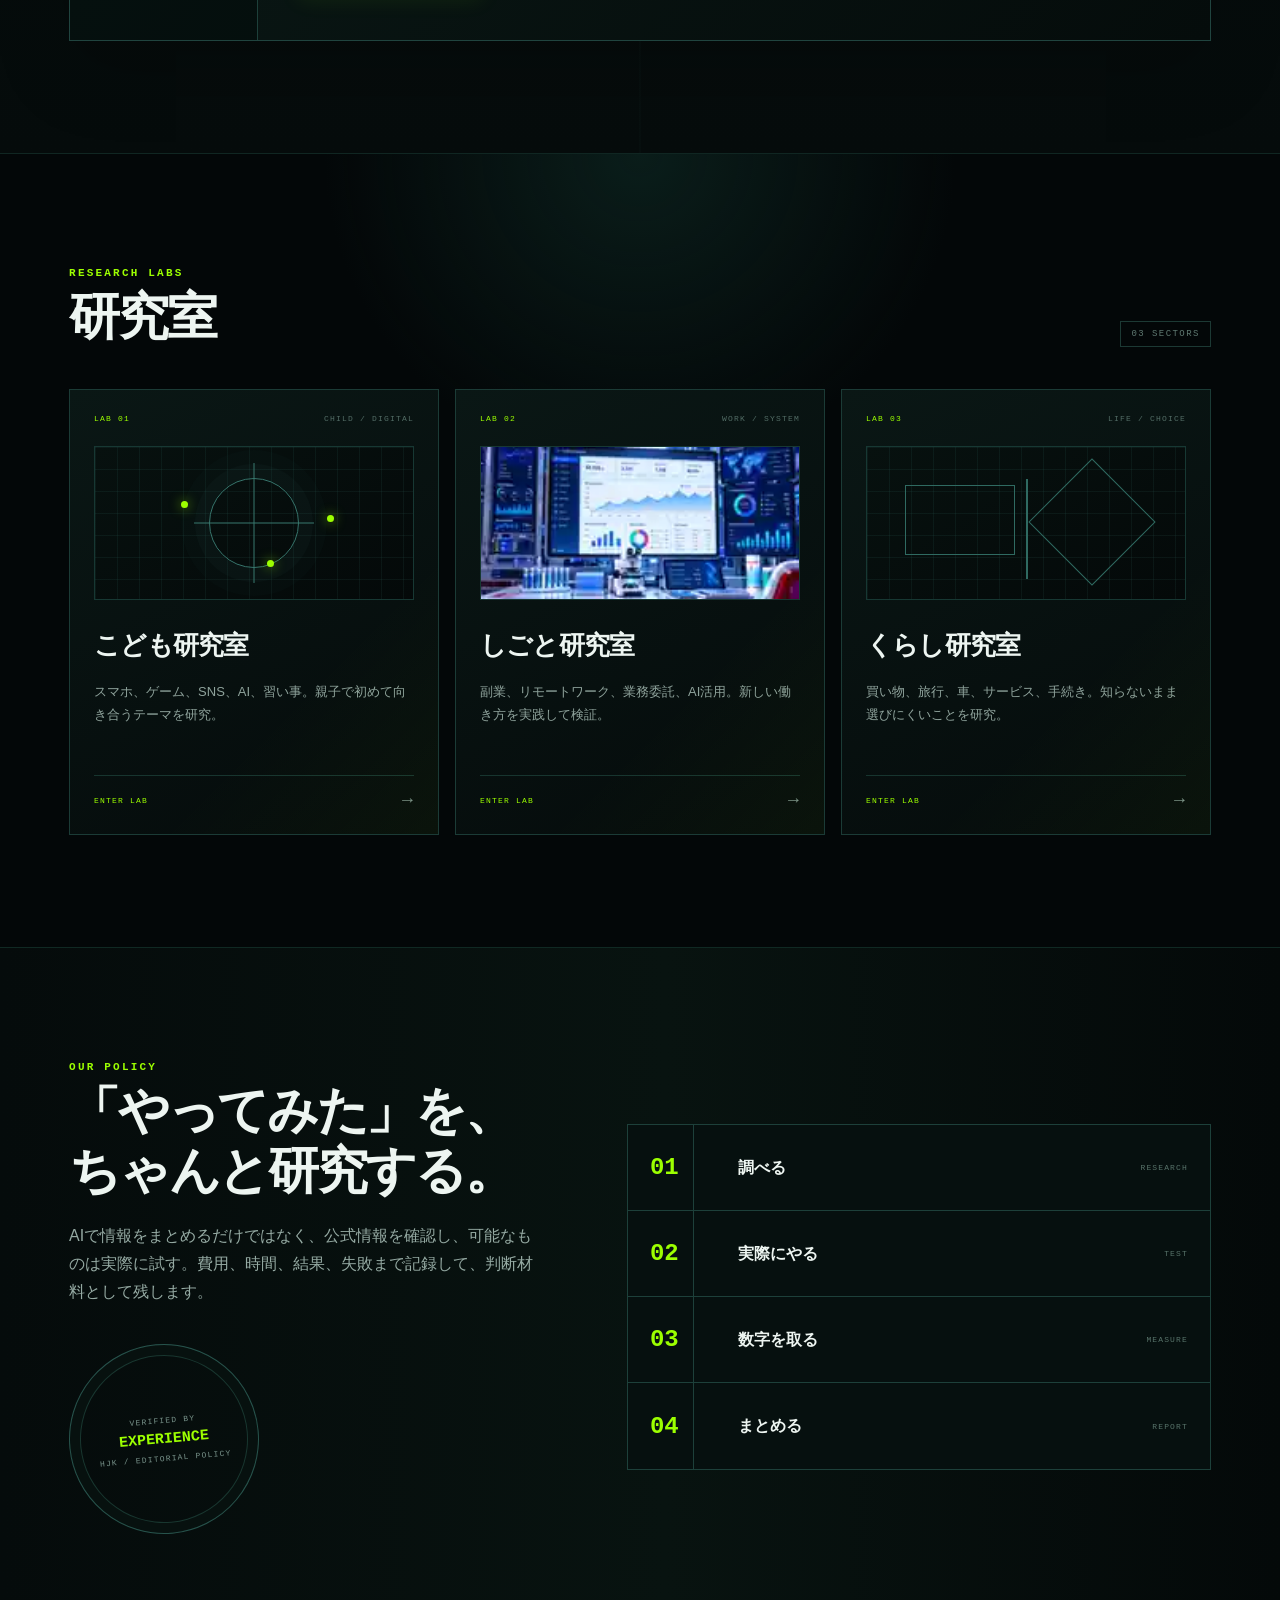
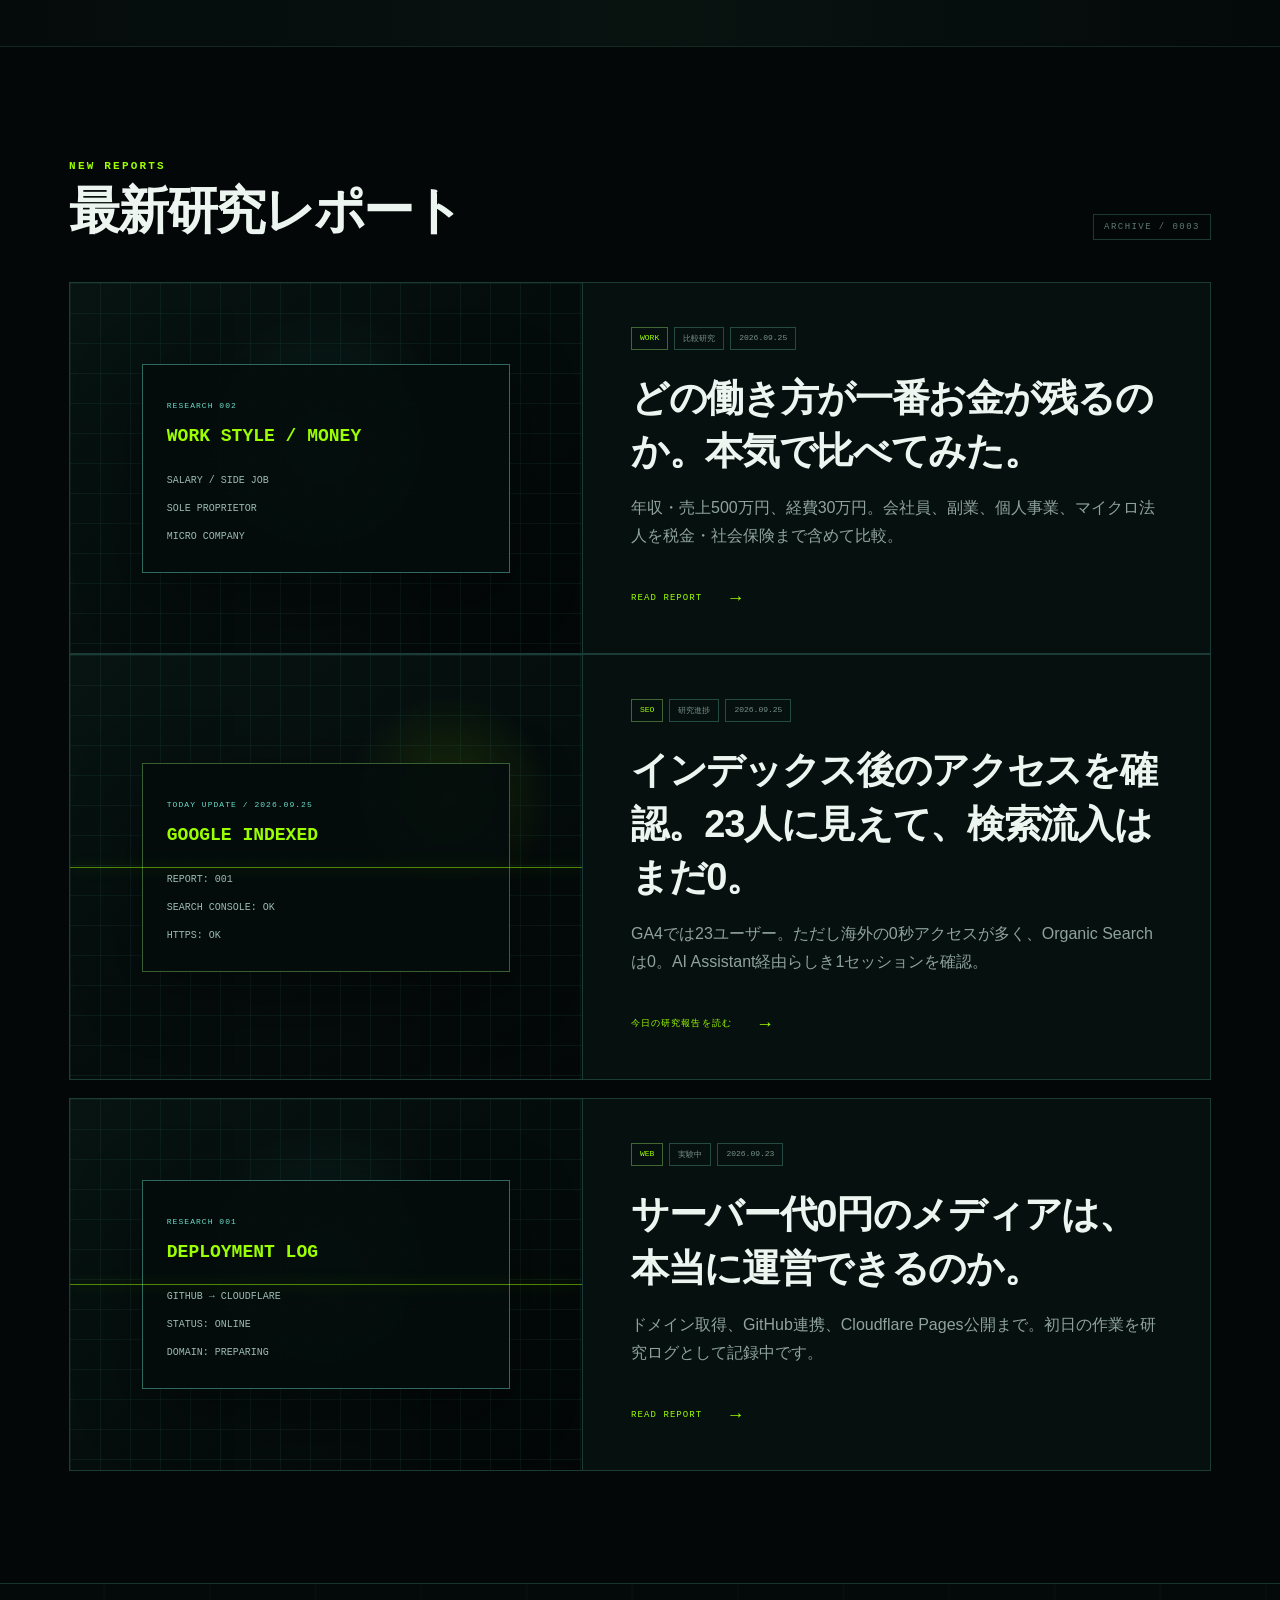
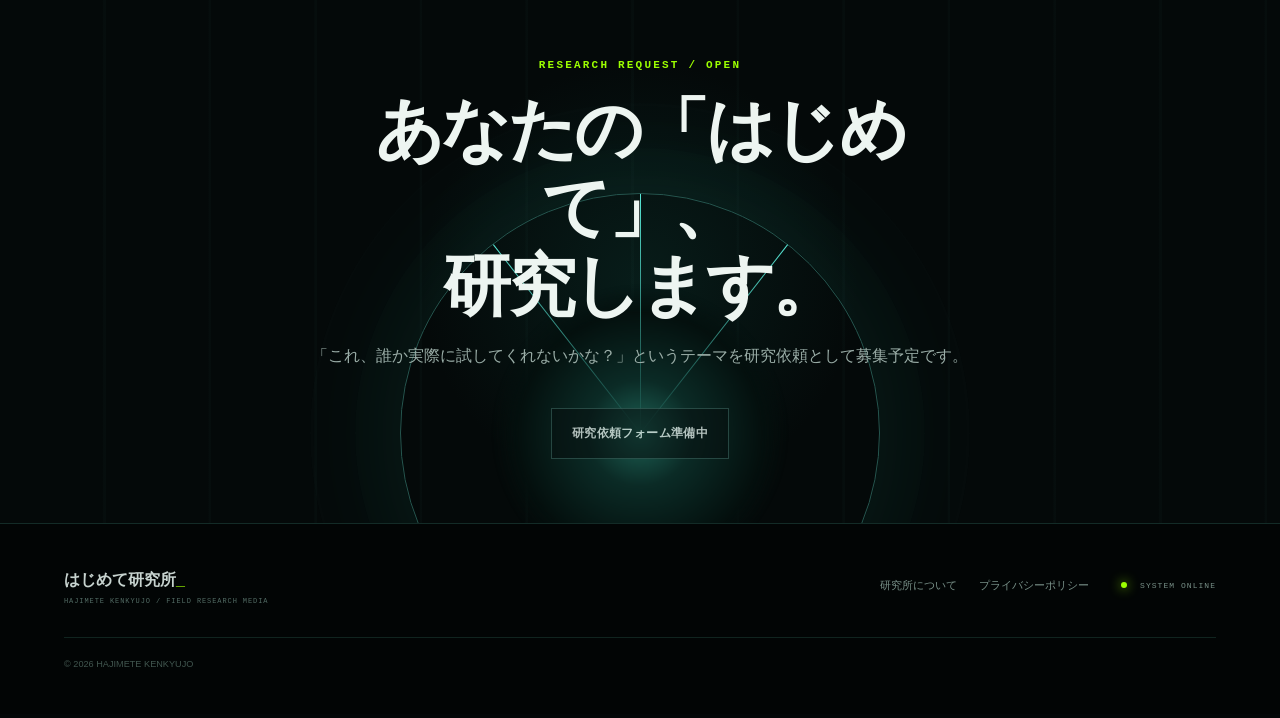
==== commit 0c64c893: "Embed verified work lab thumbnail directly" ====
--- a/index.html
+++ b/index.html
@@ -133,7 +133,7 @@
 
       <article class="lab-card">
         <div class="lab-top"><span>LAB 02</span><i>WORK / SYSTEM</i></div>
-        <div class="lab-visual visual-work visual-work-photo"><img src="[data-uri]" alt="ビジネス分析画面が並ぶ研究所イメージ" loading="eager" decoding="async"></div>
+        <div class="lab-visual visual-work visual-work-photo"><img src="[data-uri]" alt="ビジネス分析画面が並ぶ研究所イメージ" loading="eager" decoding="sync"></div>
         <h3>しごと研究室</h3>
         <p>副業、リモートワーク、業務委託、AI活用。新しい働き方を実践して検証。</p>
         <div class="lab-bottom"><span>ENTER LAB</span><b>→</b></div>
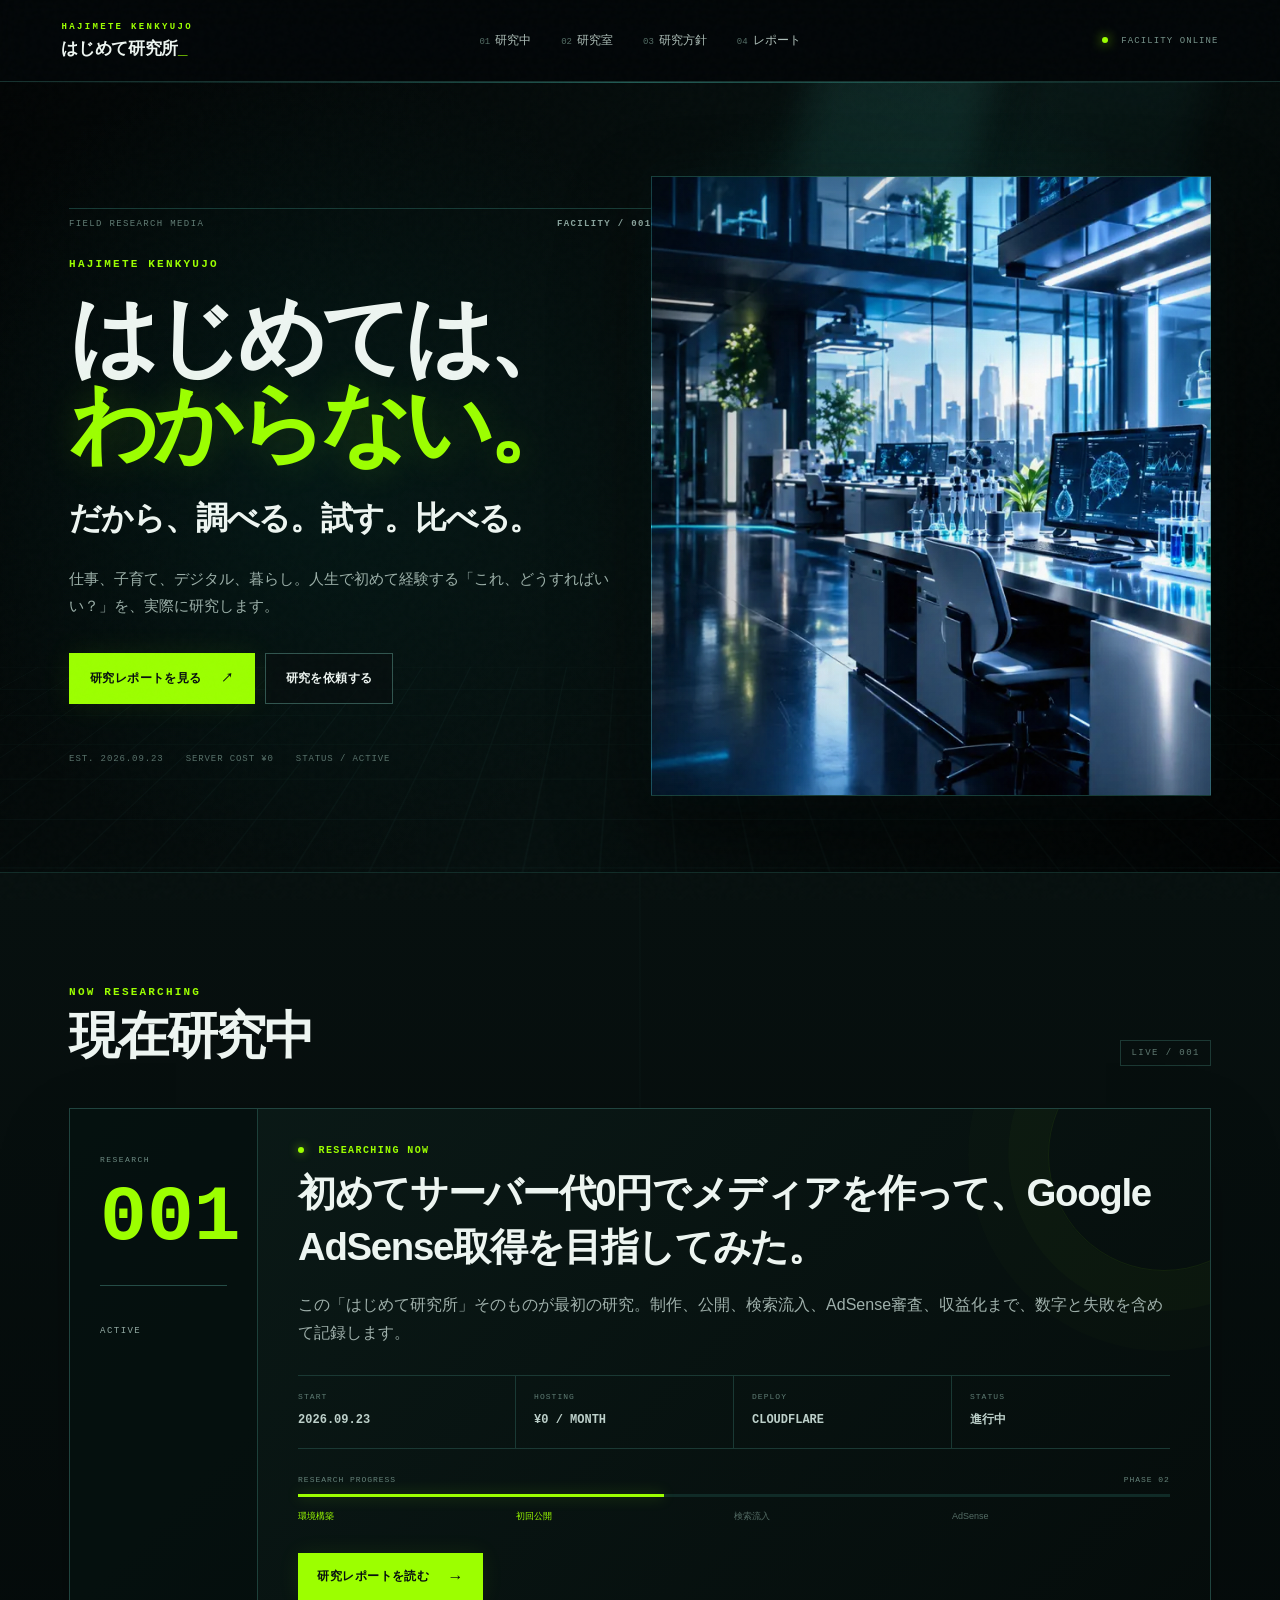
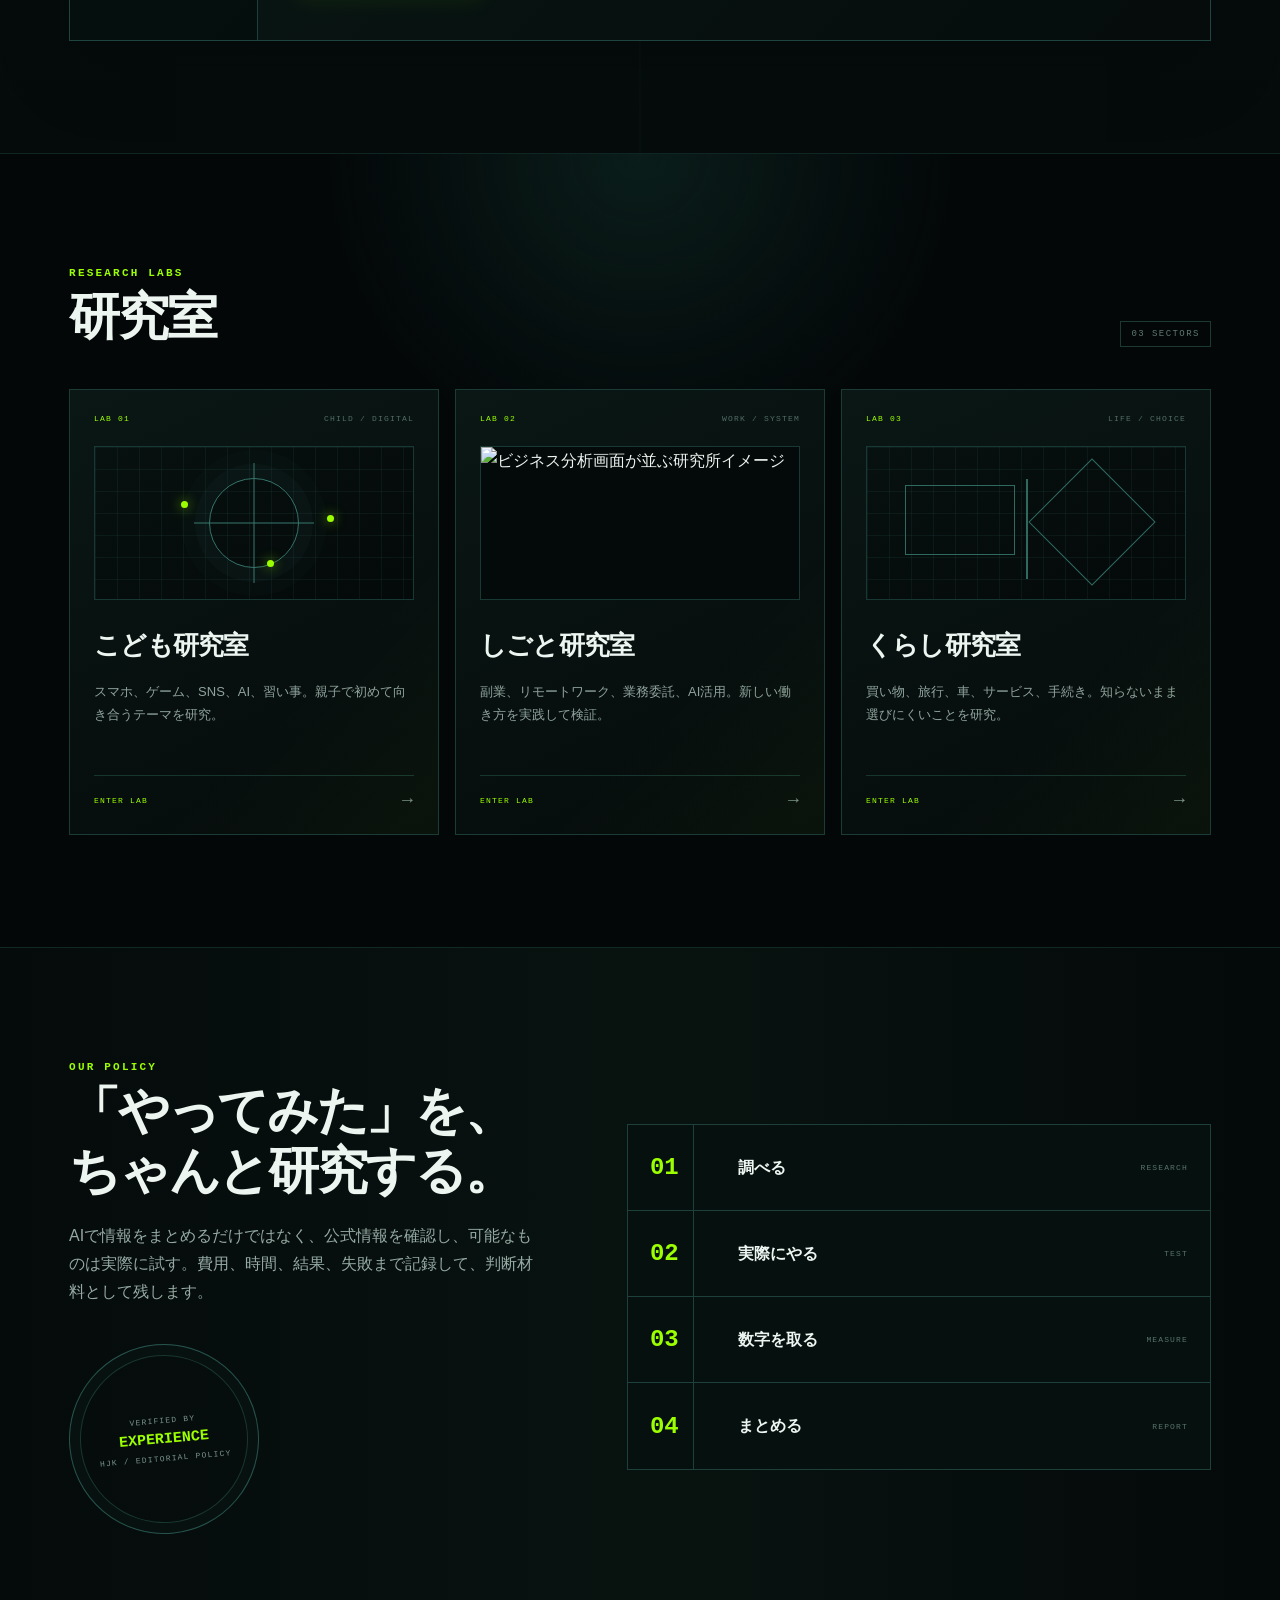
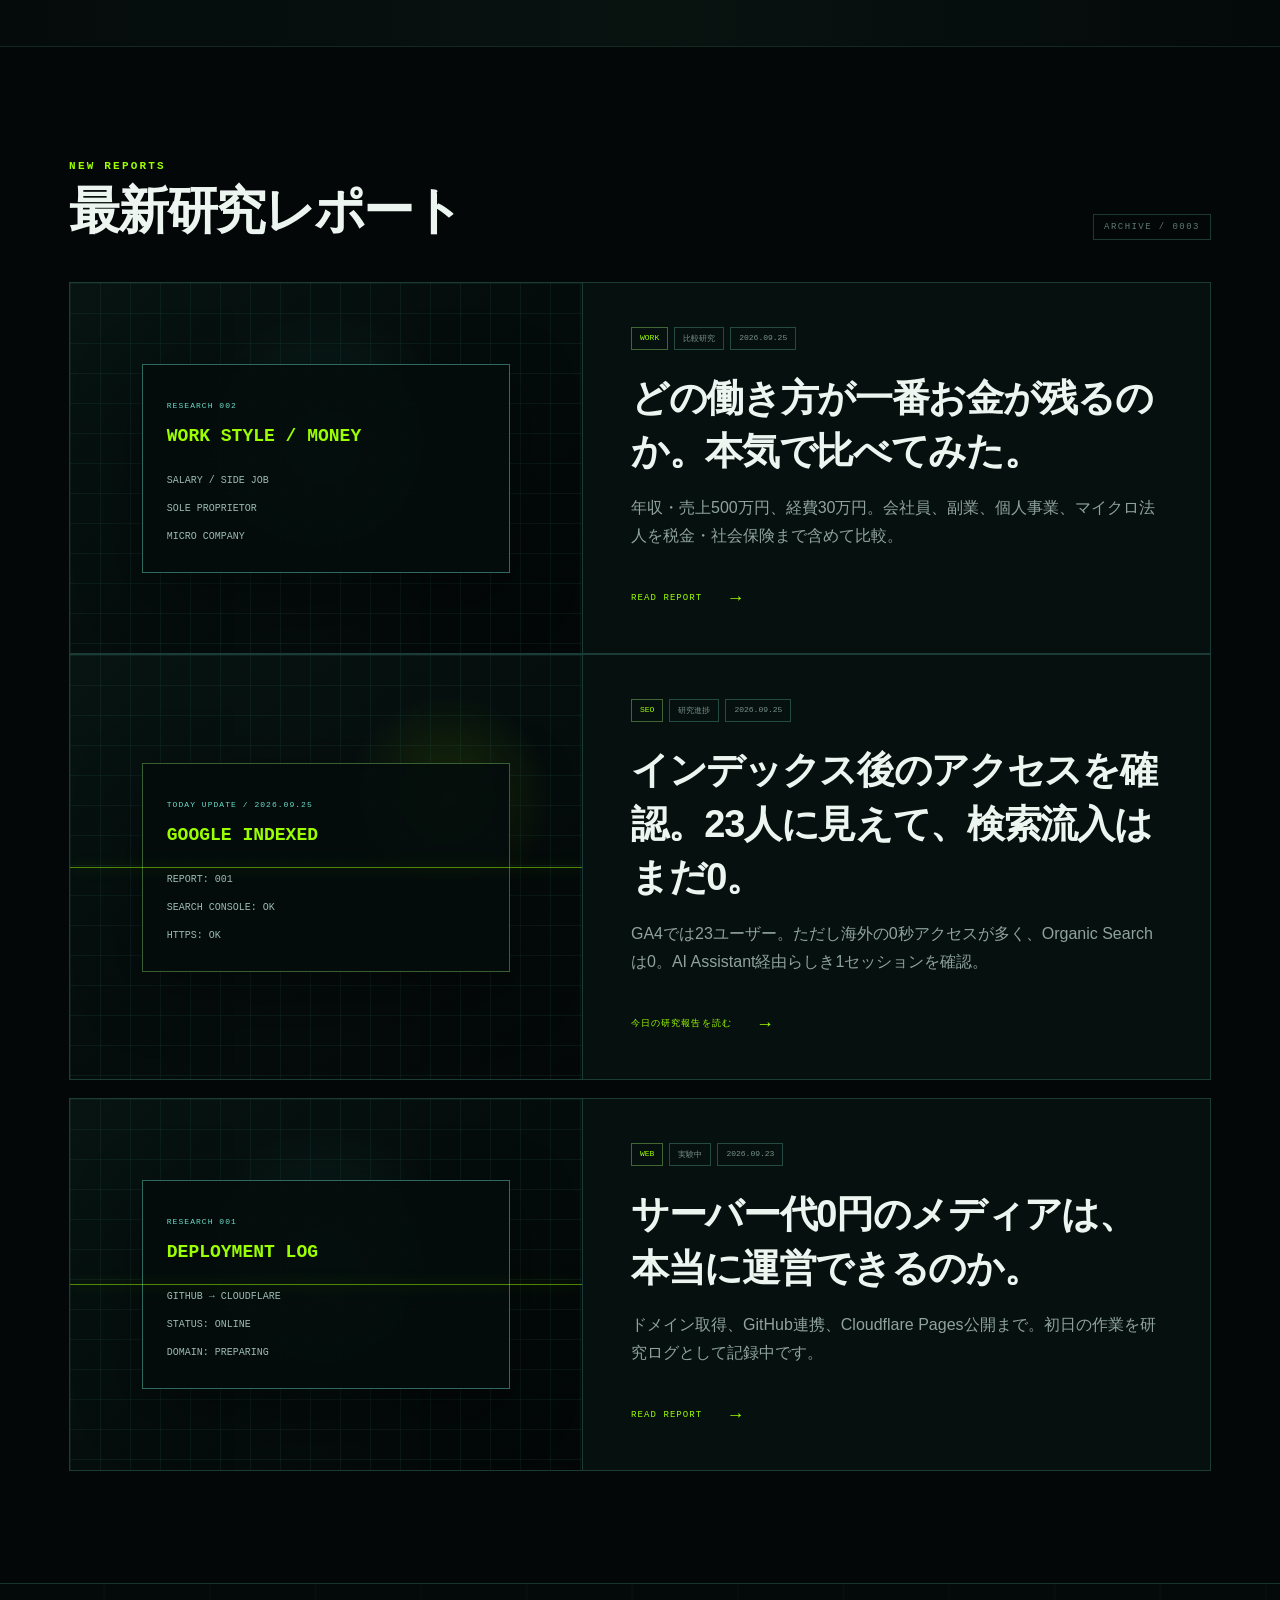
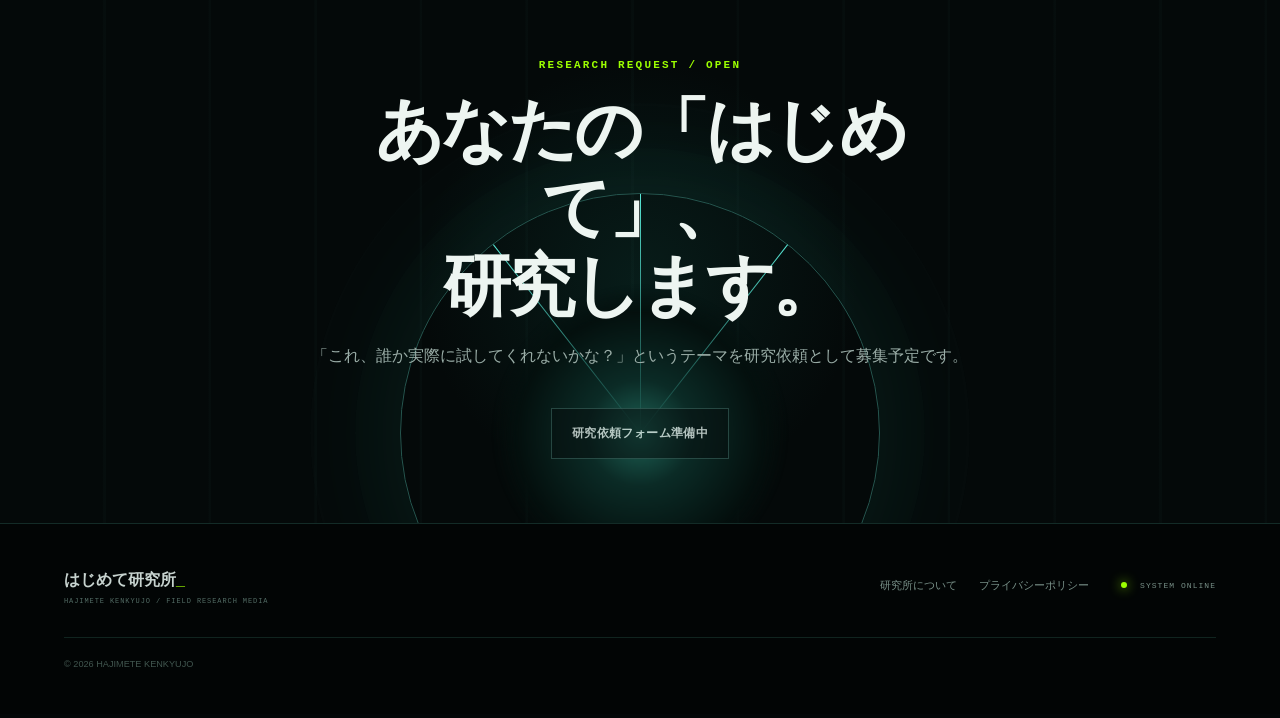
==== commit e4dc0d22: "Replace work lab thumbnail with high quality image" ====
--- a/index.html
+++ b/index.html
@@ -133,7 +133,7 @@
 
       <article class="lab-card">
         <div class="lab-top"><span>LAB 02</span><i>WORK / SYSTEM</i></div>
-        <div class="lab-visual visual-work visual-work-photo"><img src="[data-uri]" alt="ビジネス分析画面が並ぶ研究所イメージ" loading="eager" decoding="sync"></div>
+        <div class="lab-visual visual-work visual-work-photo"><img src="/assets/labs/work-lab-hq.webp?v=20260926-hq" alt="ビジネス分析画面が並ぶ研究所イメージ" loading="eager" decoding="async"></div>
         <h3>しごと研究室</h3>
         <p>副業、リモートワーク、業務委託、AI活用。新しい働き方を実践して検証。</p>
         <div class="lab-bottom"><span>ENTER LAB</span><b>→</b></div>
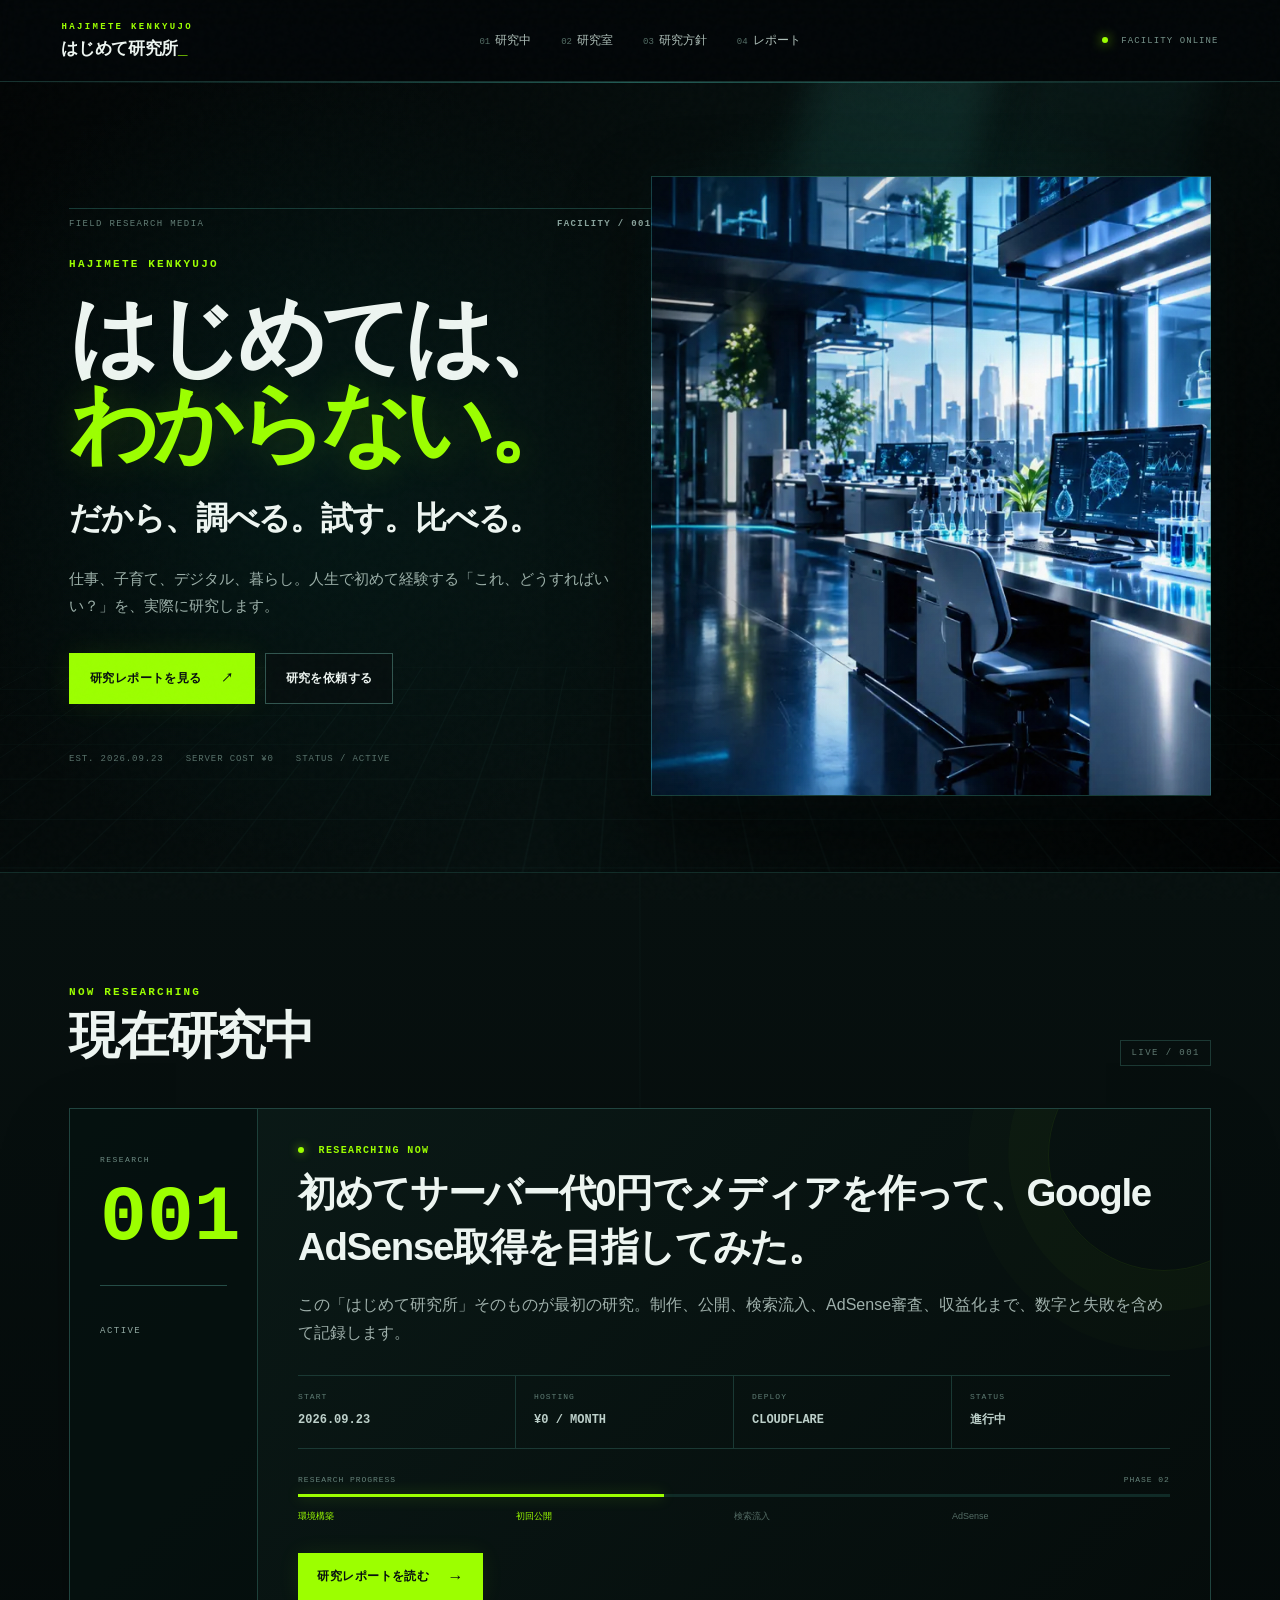
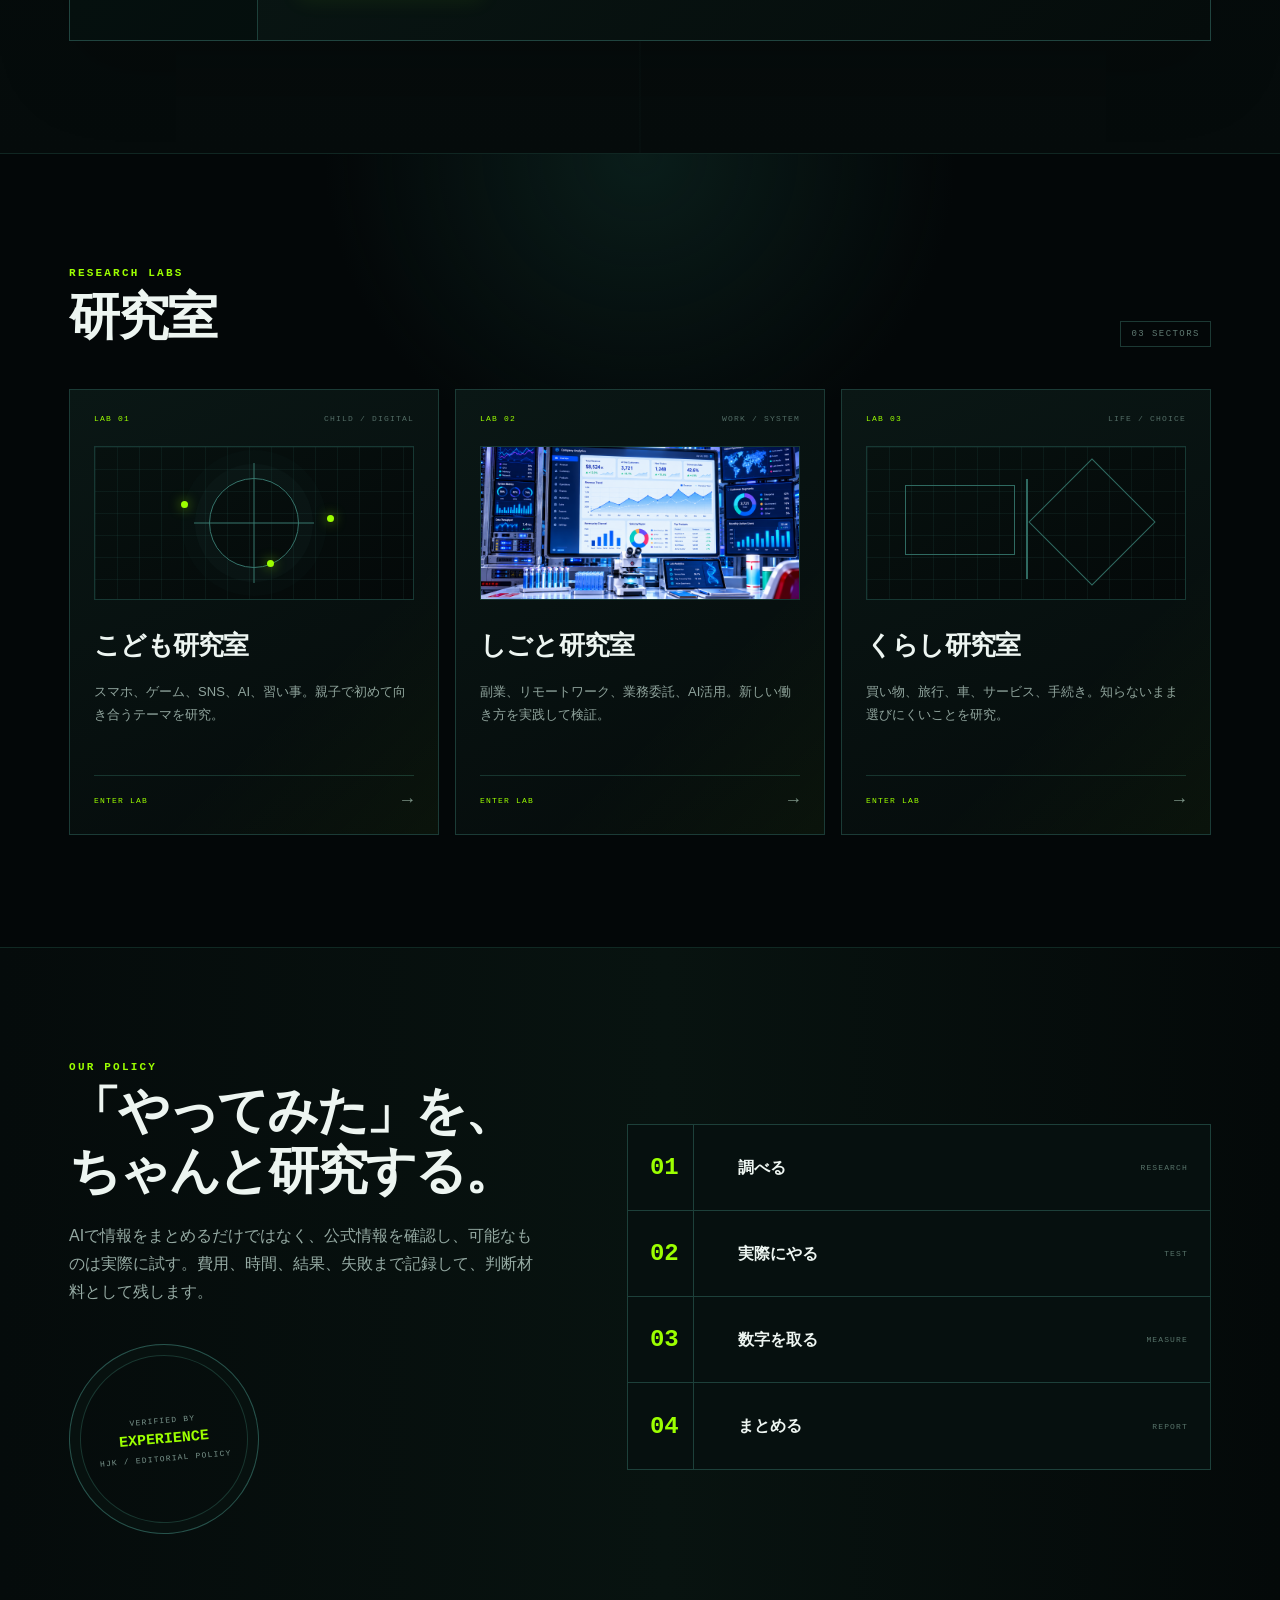
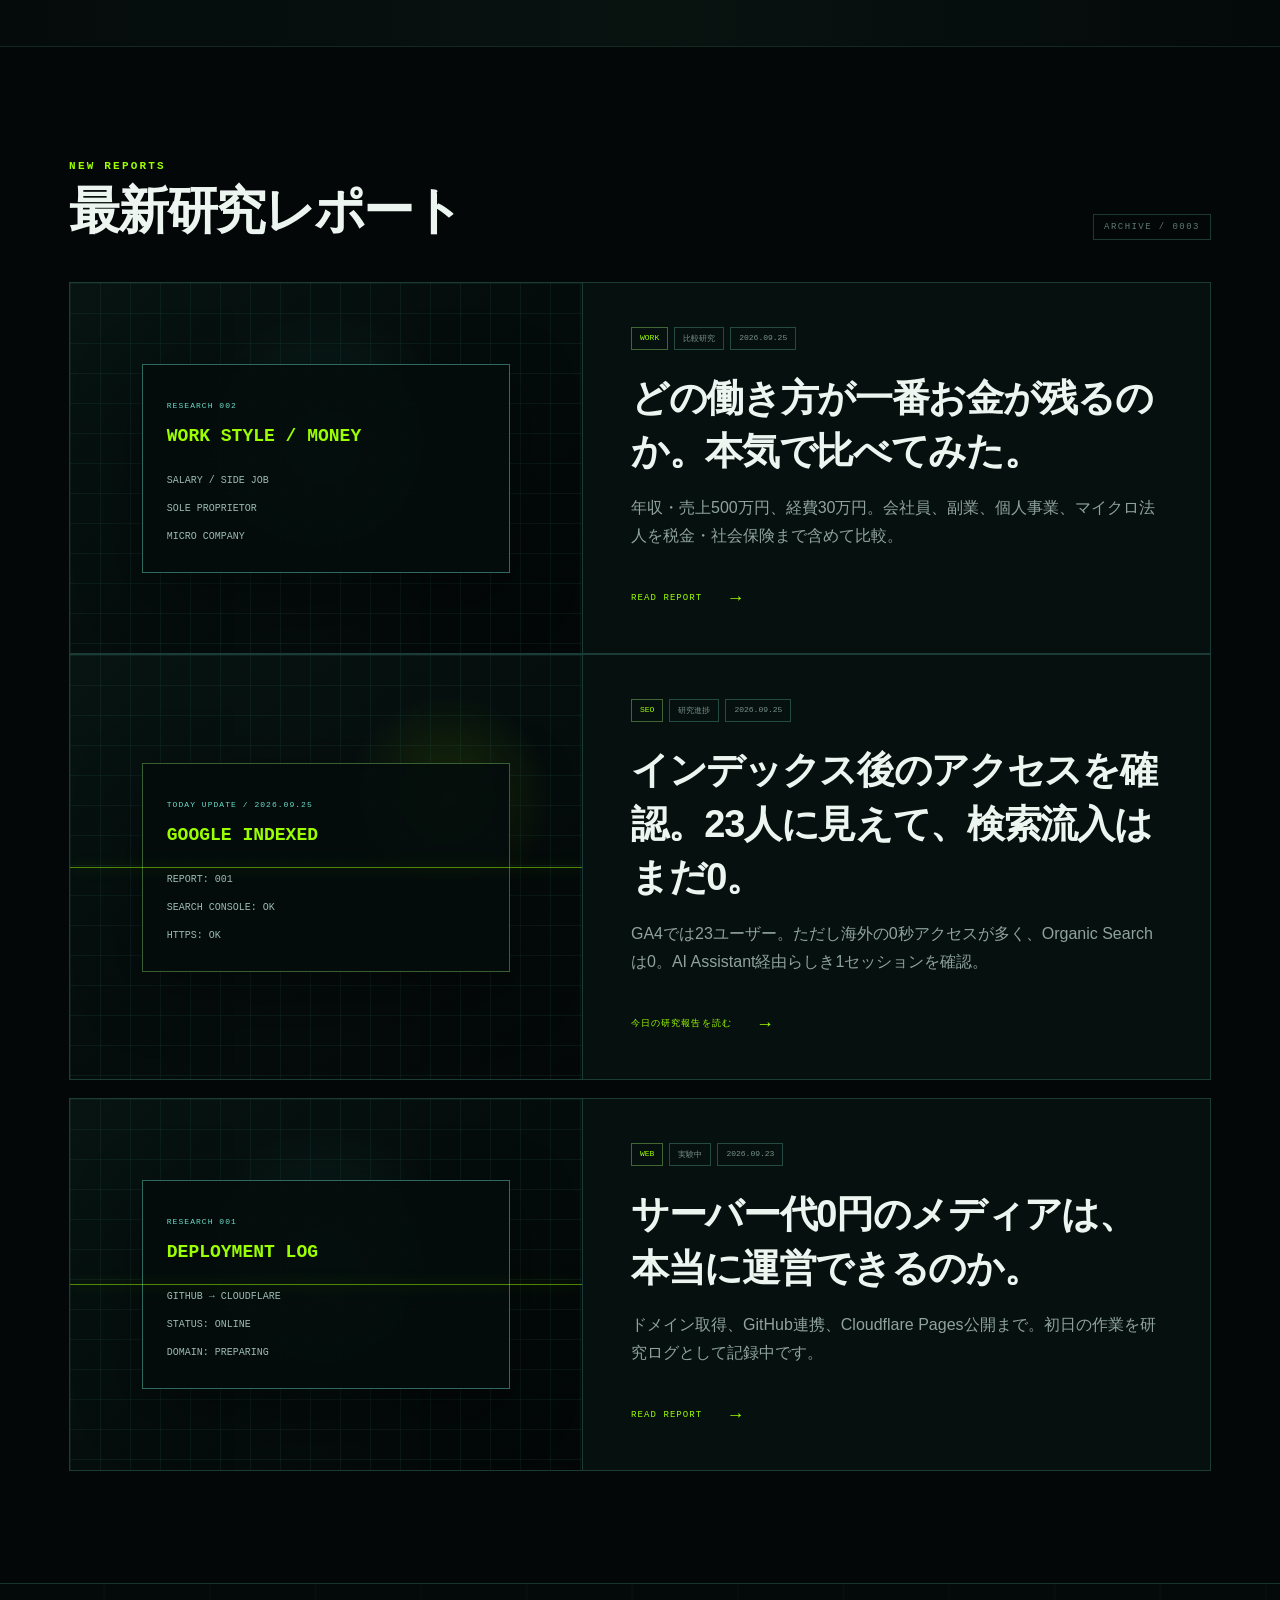
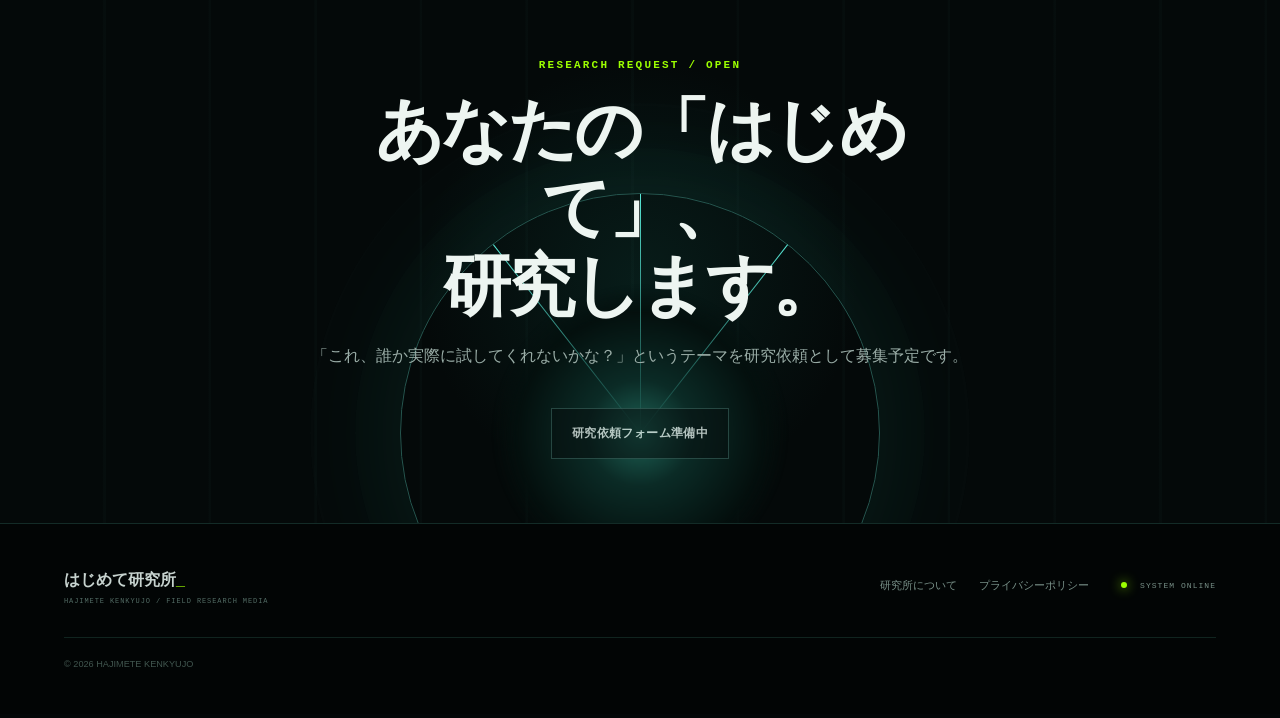
==== commit c57a3c1d: "Use original work lab image without recompression" ====
--- a/index.html
+++ b/index.html
@@ -133,7 +133,7 @@
 
       <article class="lab-card">
         <div class="lab-top"><span>LAB 02</span><i>WORK / SYSTEM</i></div>
-        <div class="lab-visual visual-work visual-work-photo"><img src="/assets/labs/work-lab-hq.webp?v=20260926-hq" alt="ビジネス分析画面が並ぶ研究所イメージ" loading="eager" decoding="async"></div>
+        <div class="lab-visual visual-work visual-work-photo"><img src="/assets/labs/work-lab-original.png?v=20260927-original" alt="ビジネス分析画面が並ぶ研究所イメージ" loading="eager" decoding="async"></div>
         <h3>しごと研究室</h3>
         <p>副業、リモートワーク、業務委託、AI活用。新しい働き方を実践して検証。</p>
         <div class="lab-bottom"><span>ENTER LAB</span><b>→</b></div>
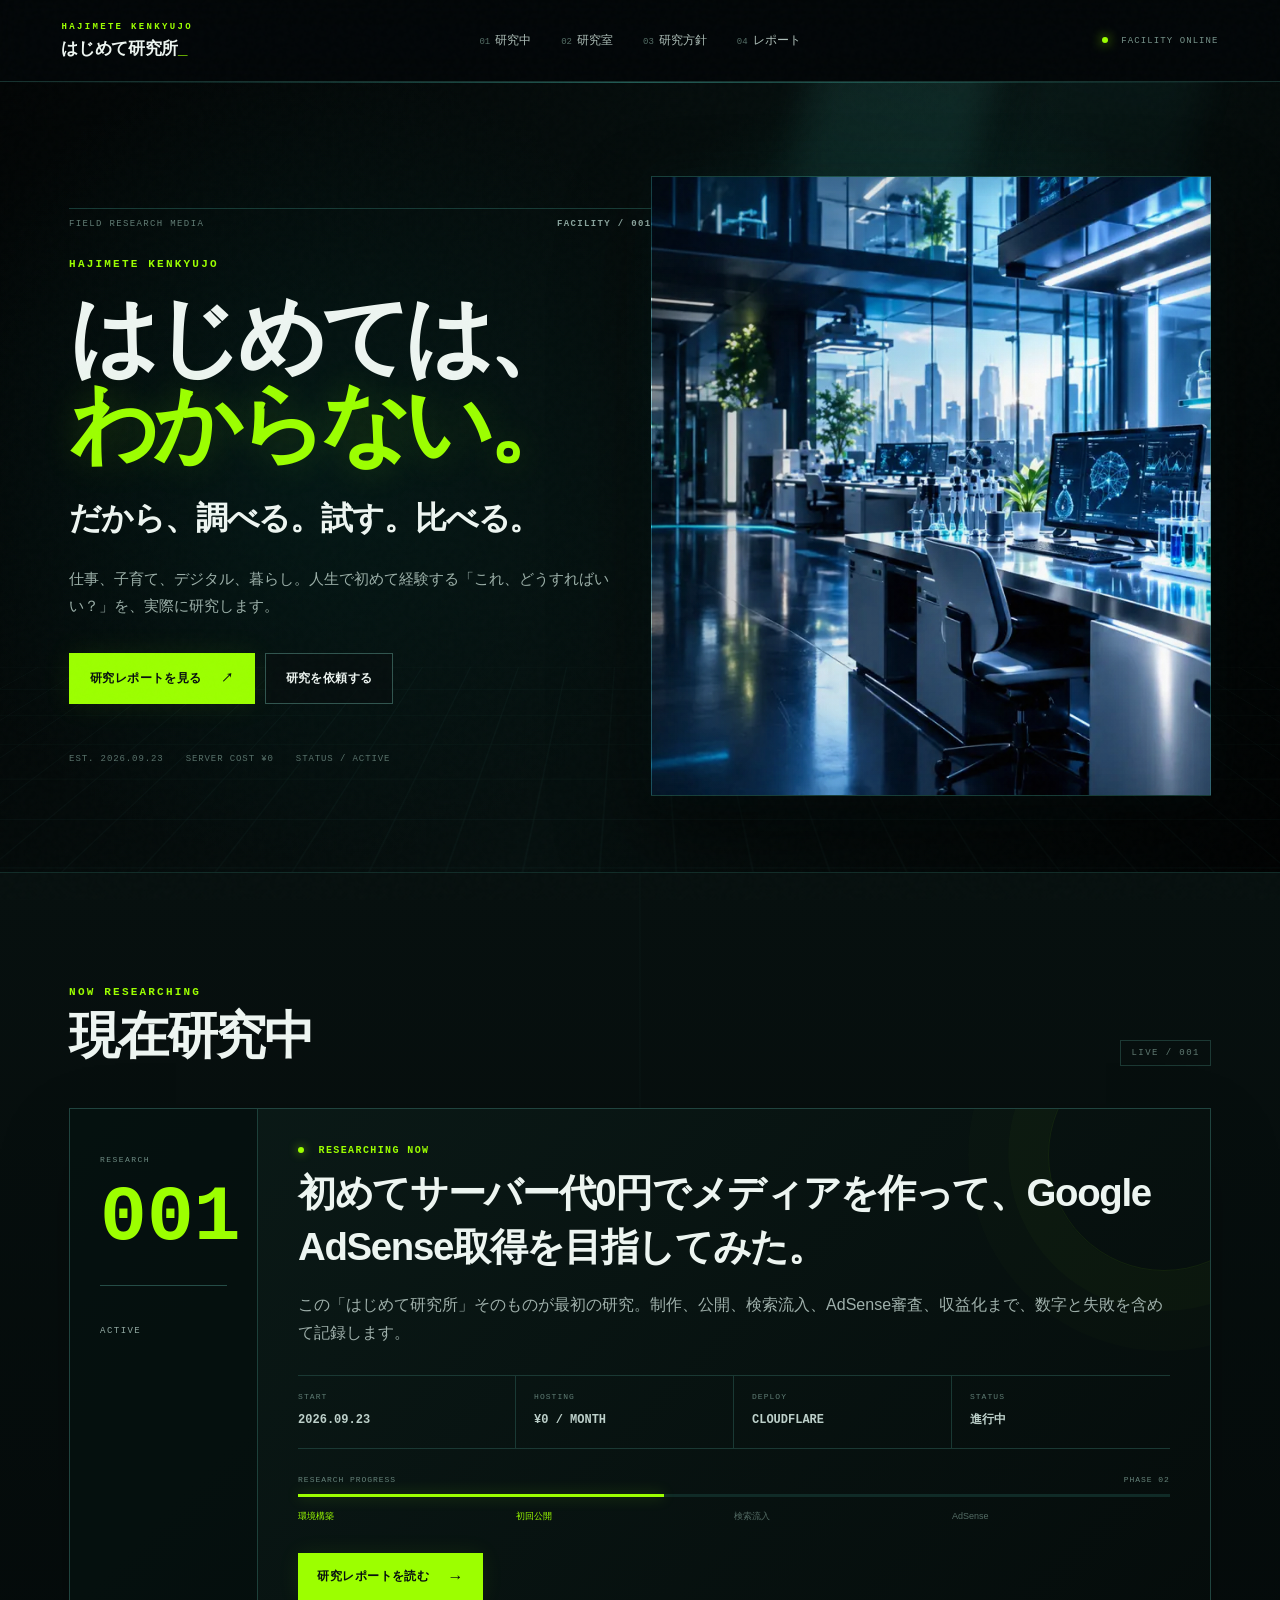
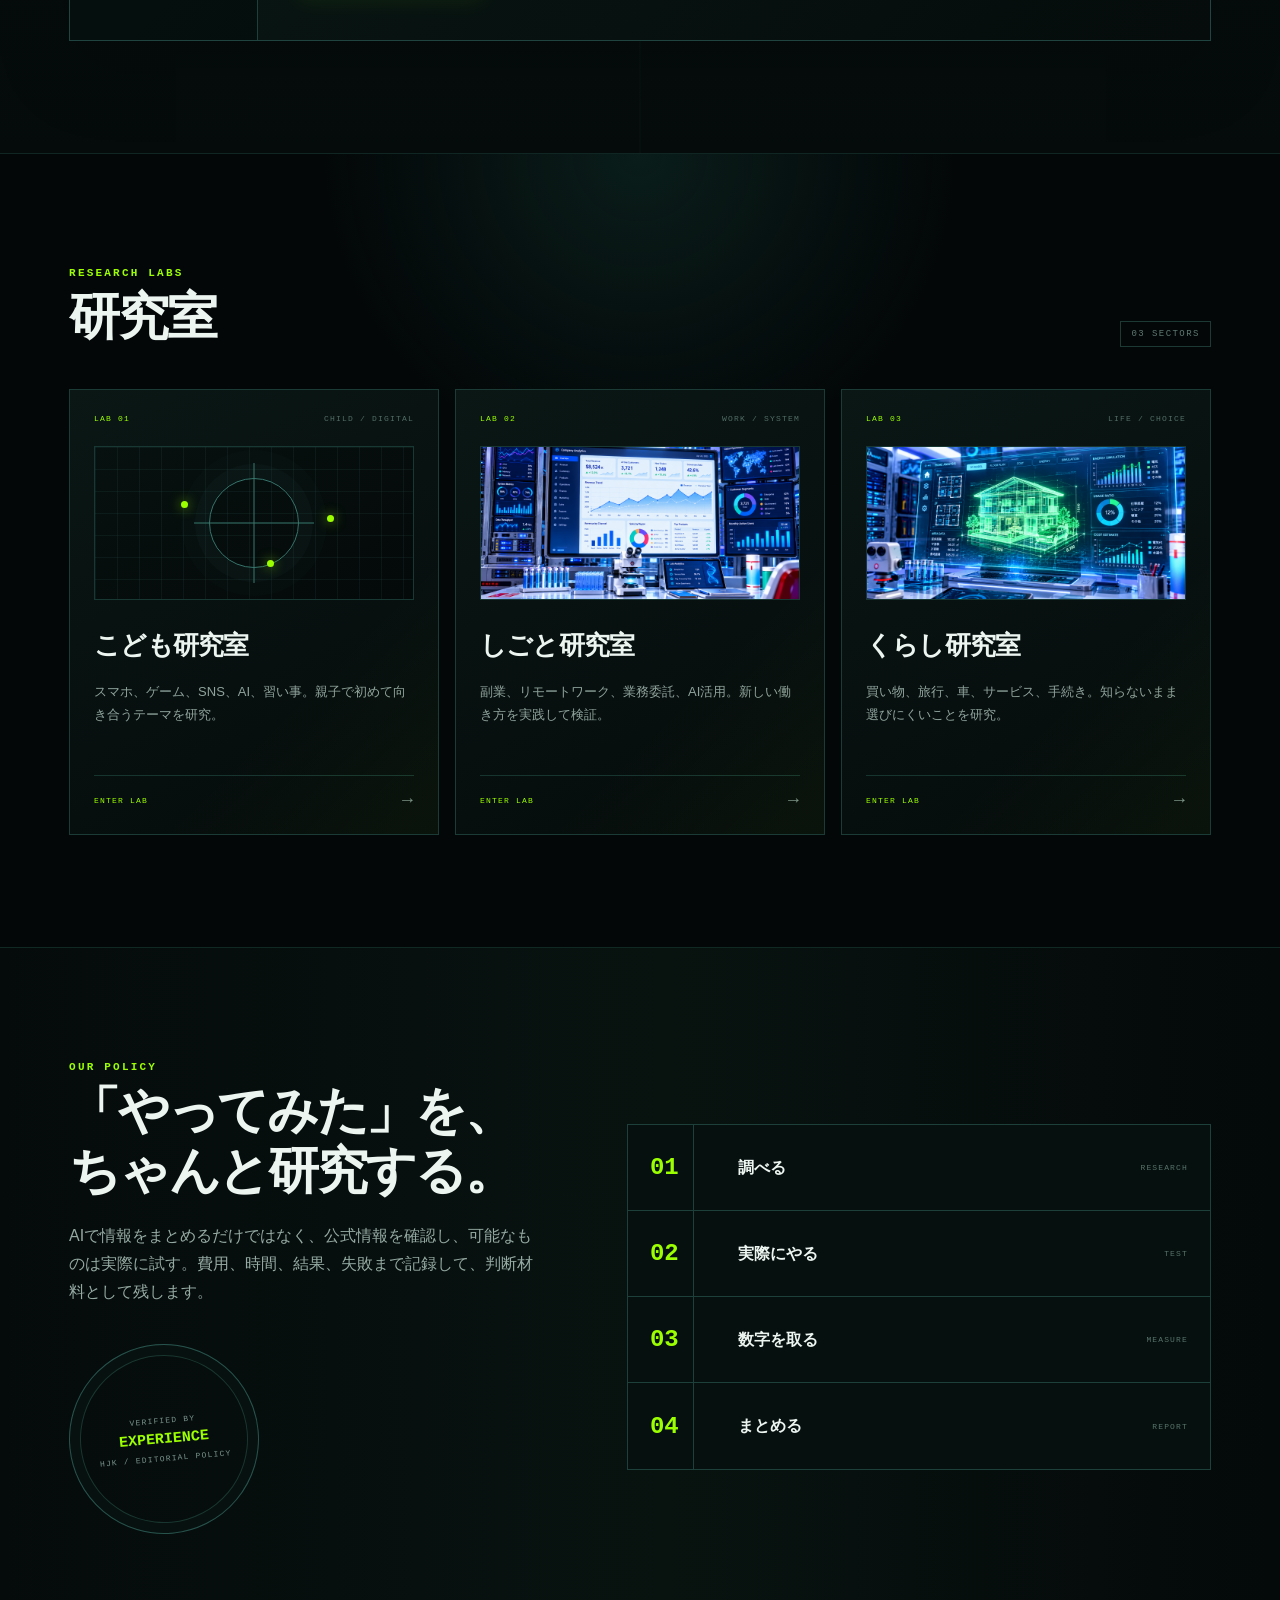
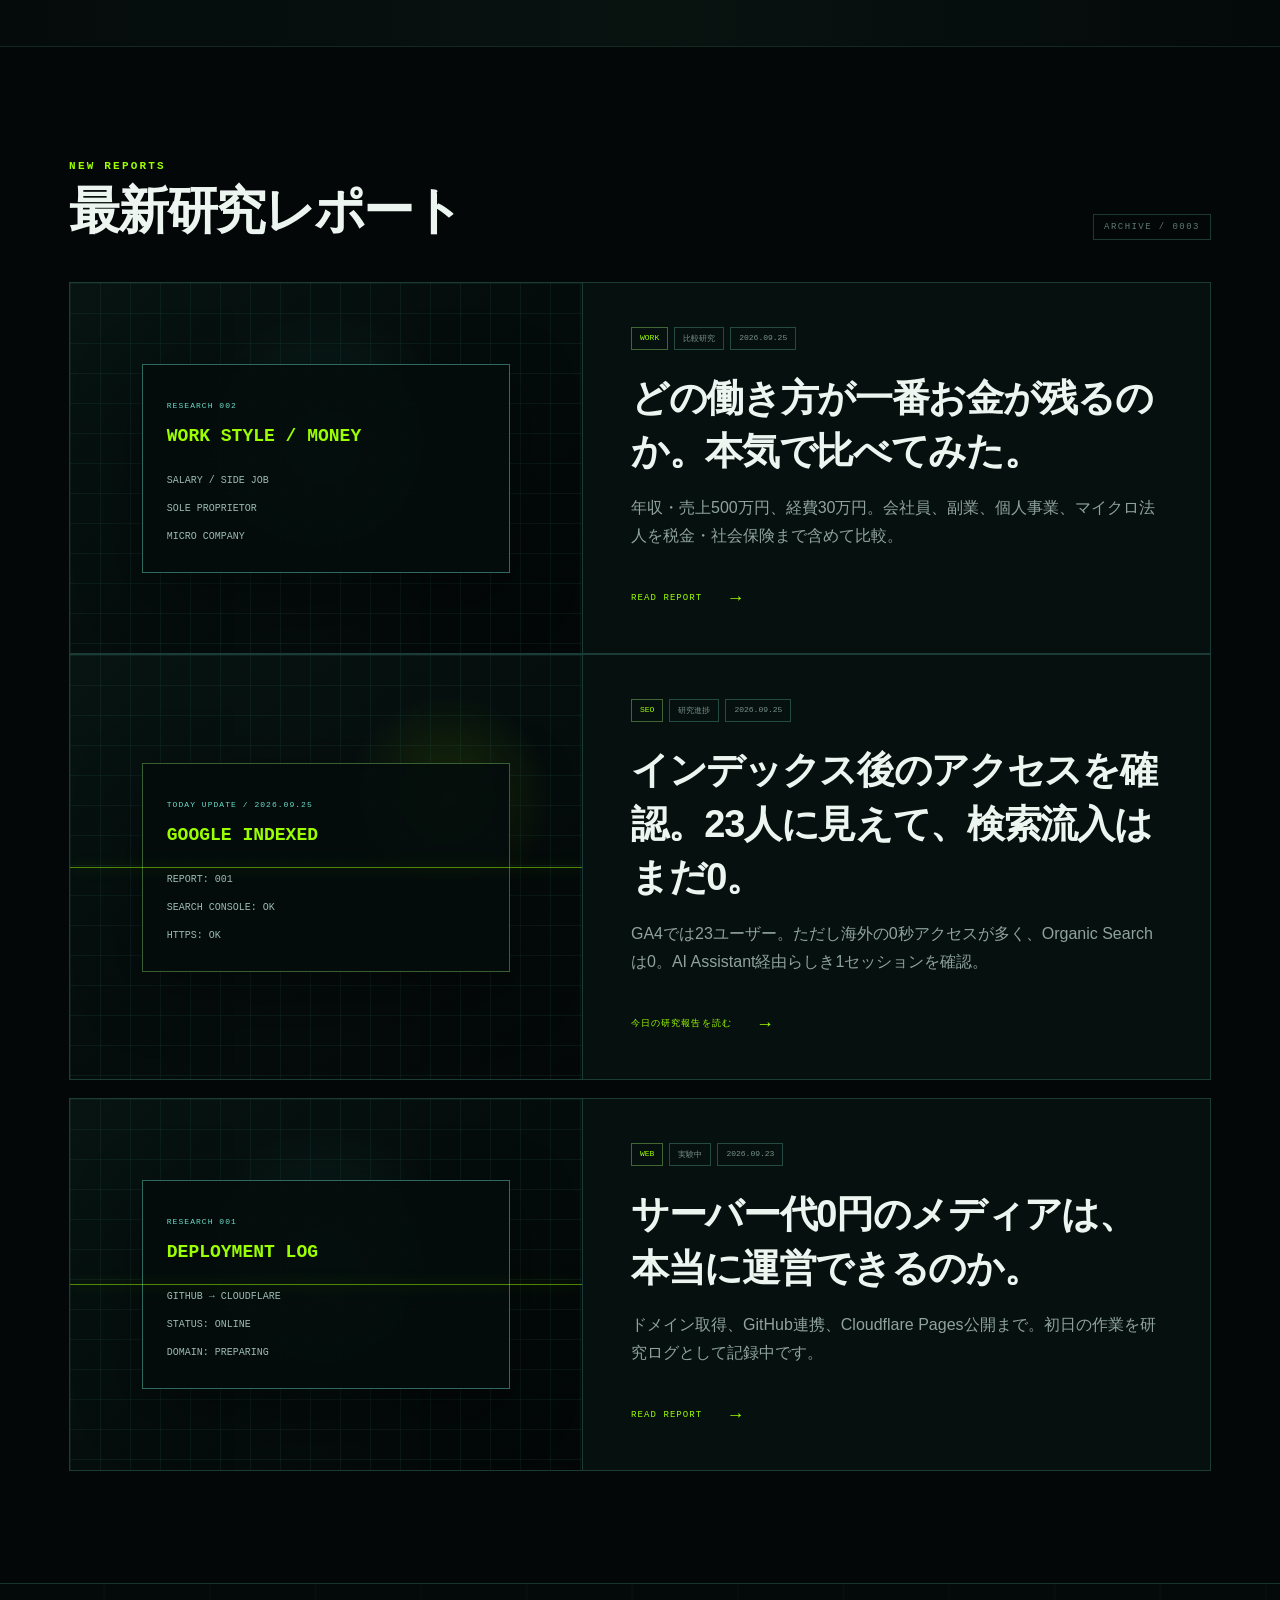
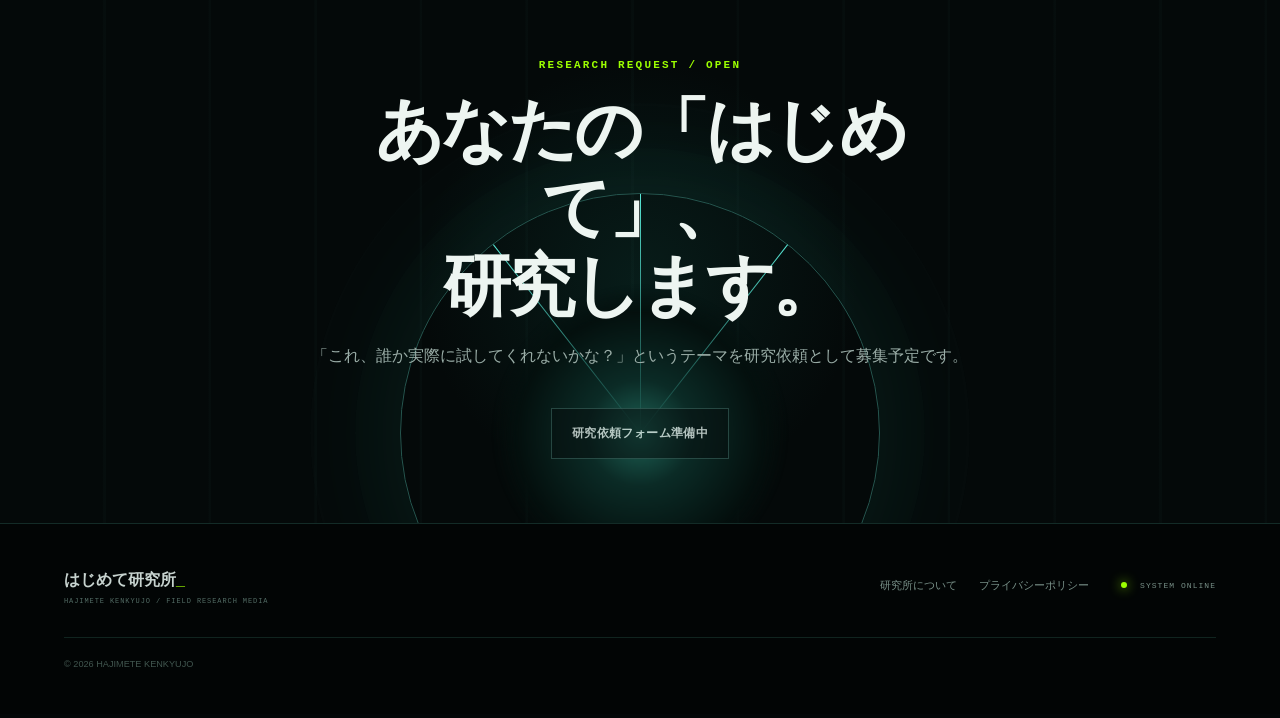
==== commit 8023171c: "Use original image in life lab card" ====
--- a/index.html
+++ b/index.html
@@ -141,7 +141,7 @@
 
       <article class="lab-card">
         <div class="lab-top"><span>LAB 03</span><i>LIFE / CHOICE</i></div>
-        <div class="lab-visual visual-life"><span></span><span></span><span></span></div>
+        <div class="lab-visual visual-life visual-work-photo"><img src="/assets/labs/life-lab-original.png?v=20260927-original" alt="住宅の3Dモデルと暮らしのデータ分析画面が浮かぶ研究所イメージ" loading="eager" decoding="async"></div>
         <h3>くらし研究室</h3>
         <p>買い物、旅行、車、サービス、手続き。知らないまま選びにくいことを研究。</p>
         <div class="lab-bottom"><span>ENTER LAB</span><b>→</b></div>
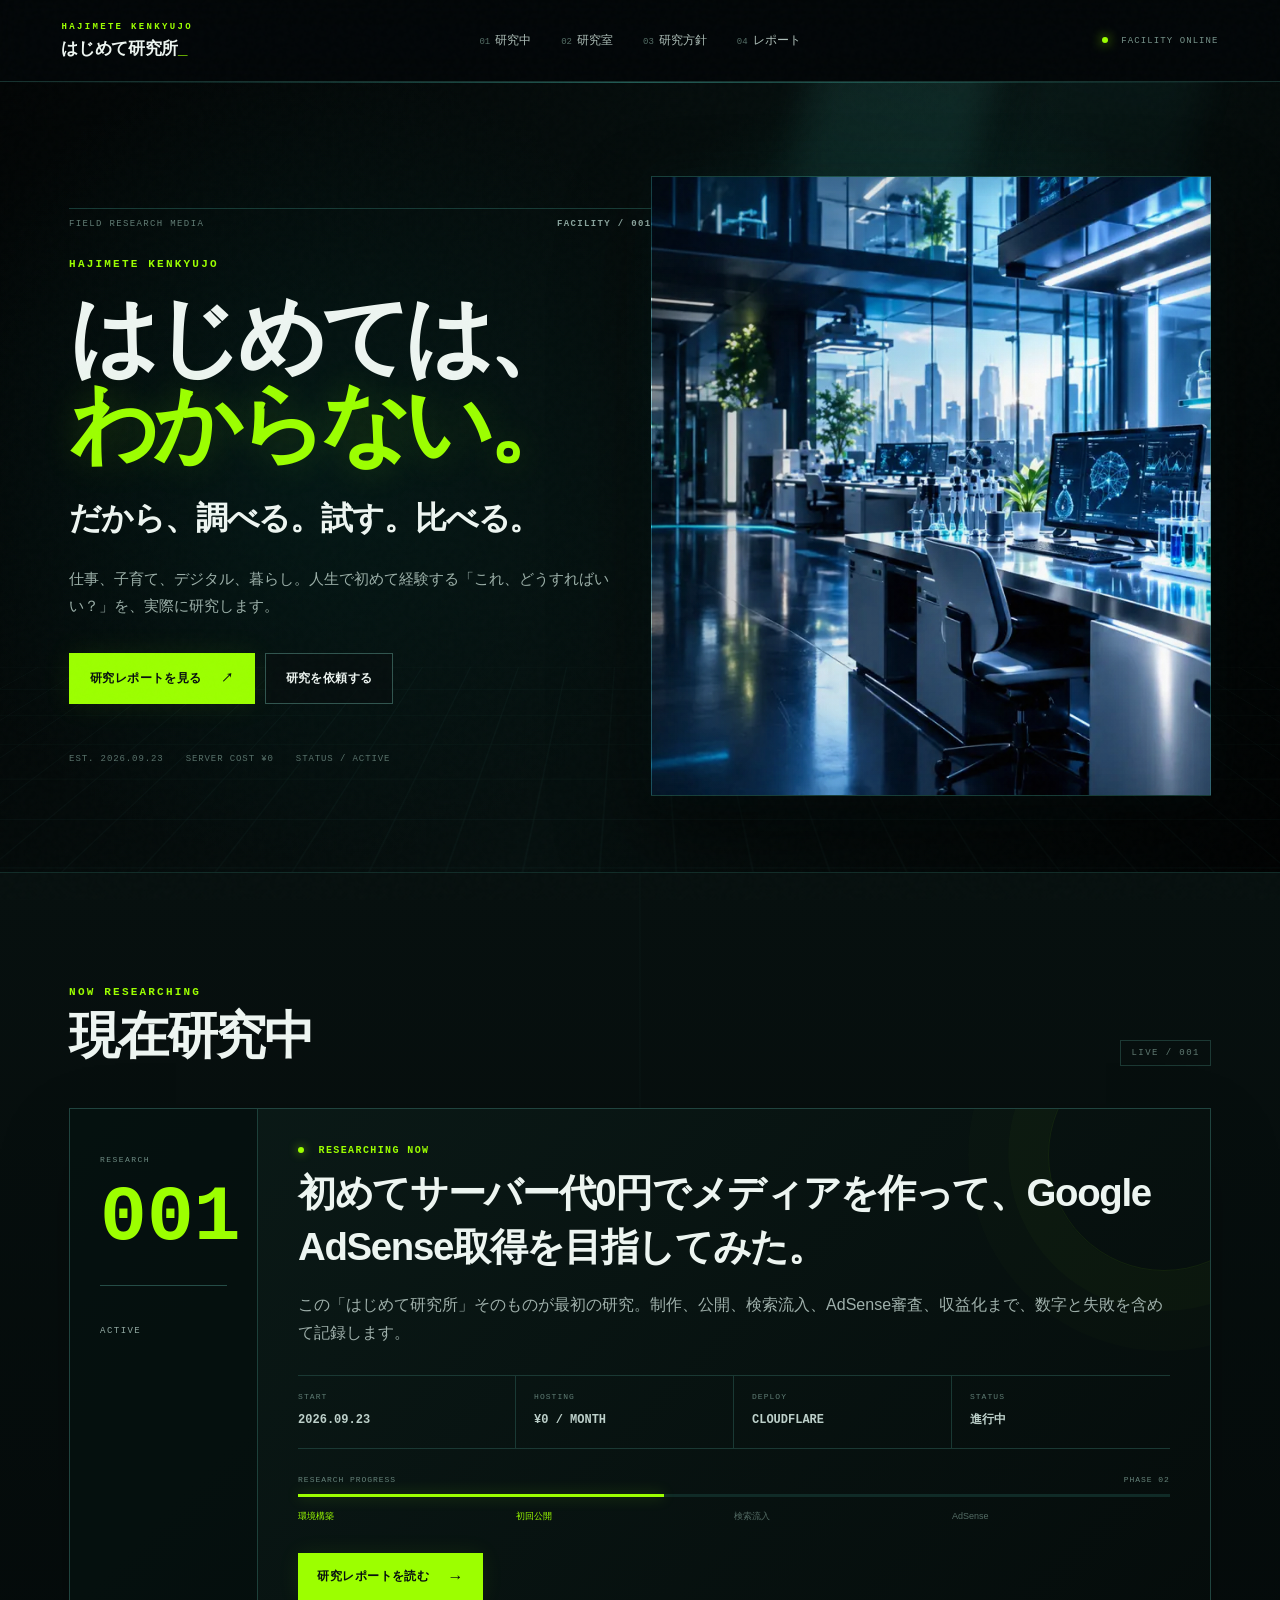
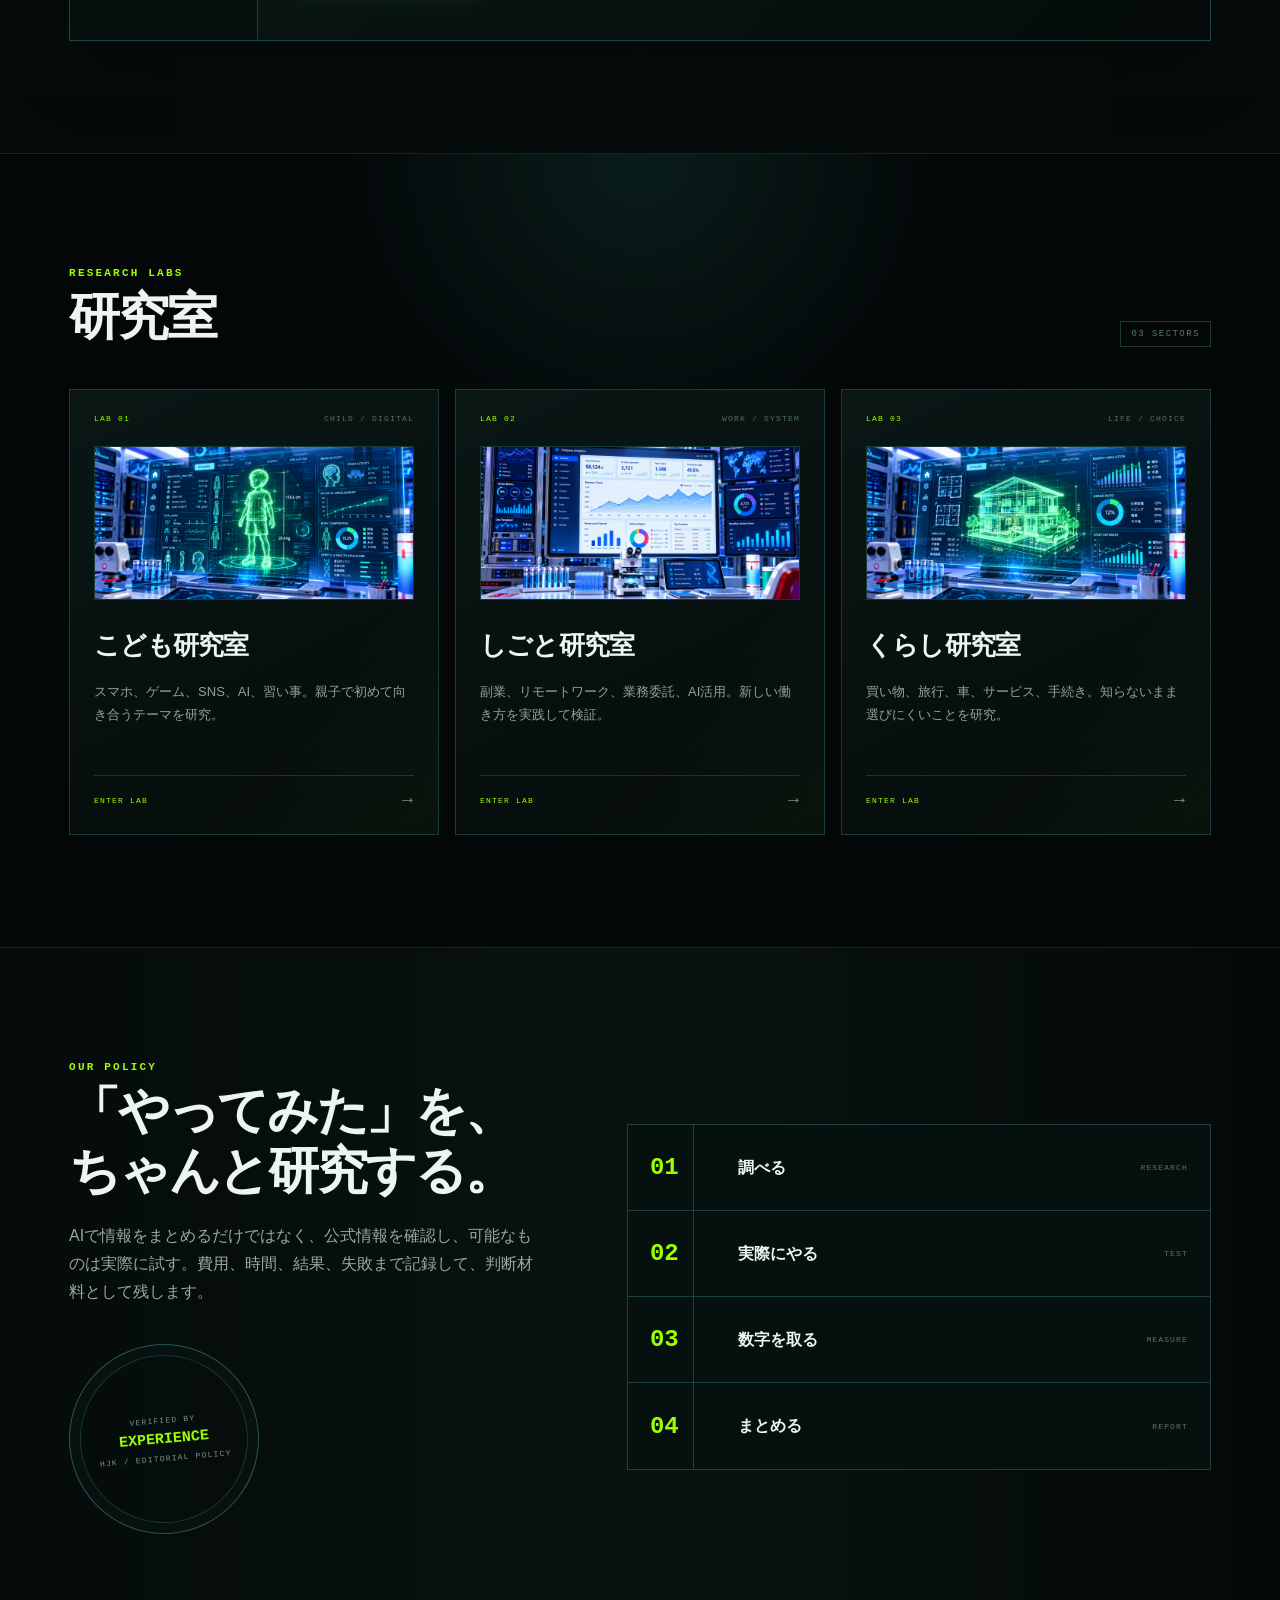
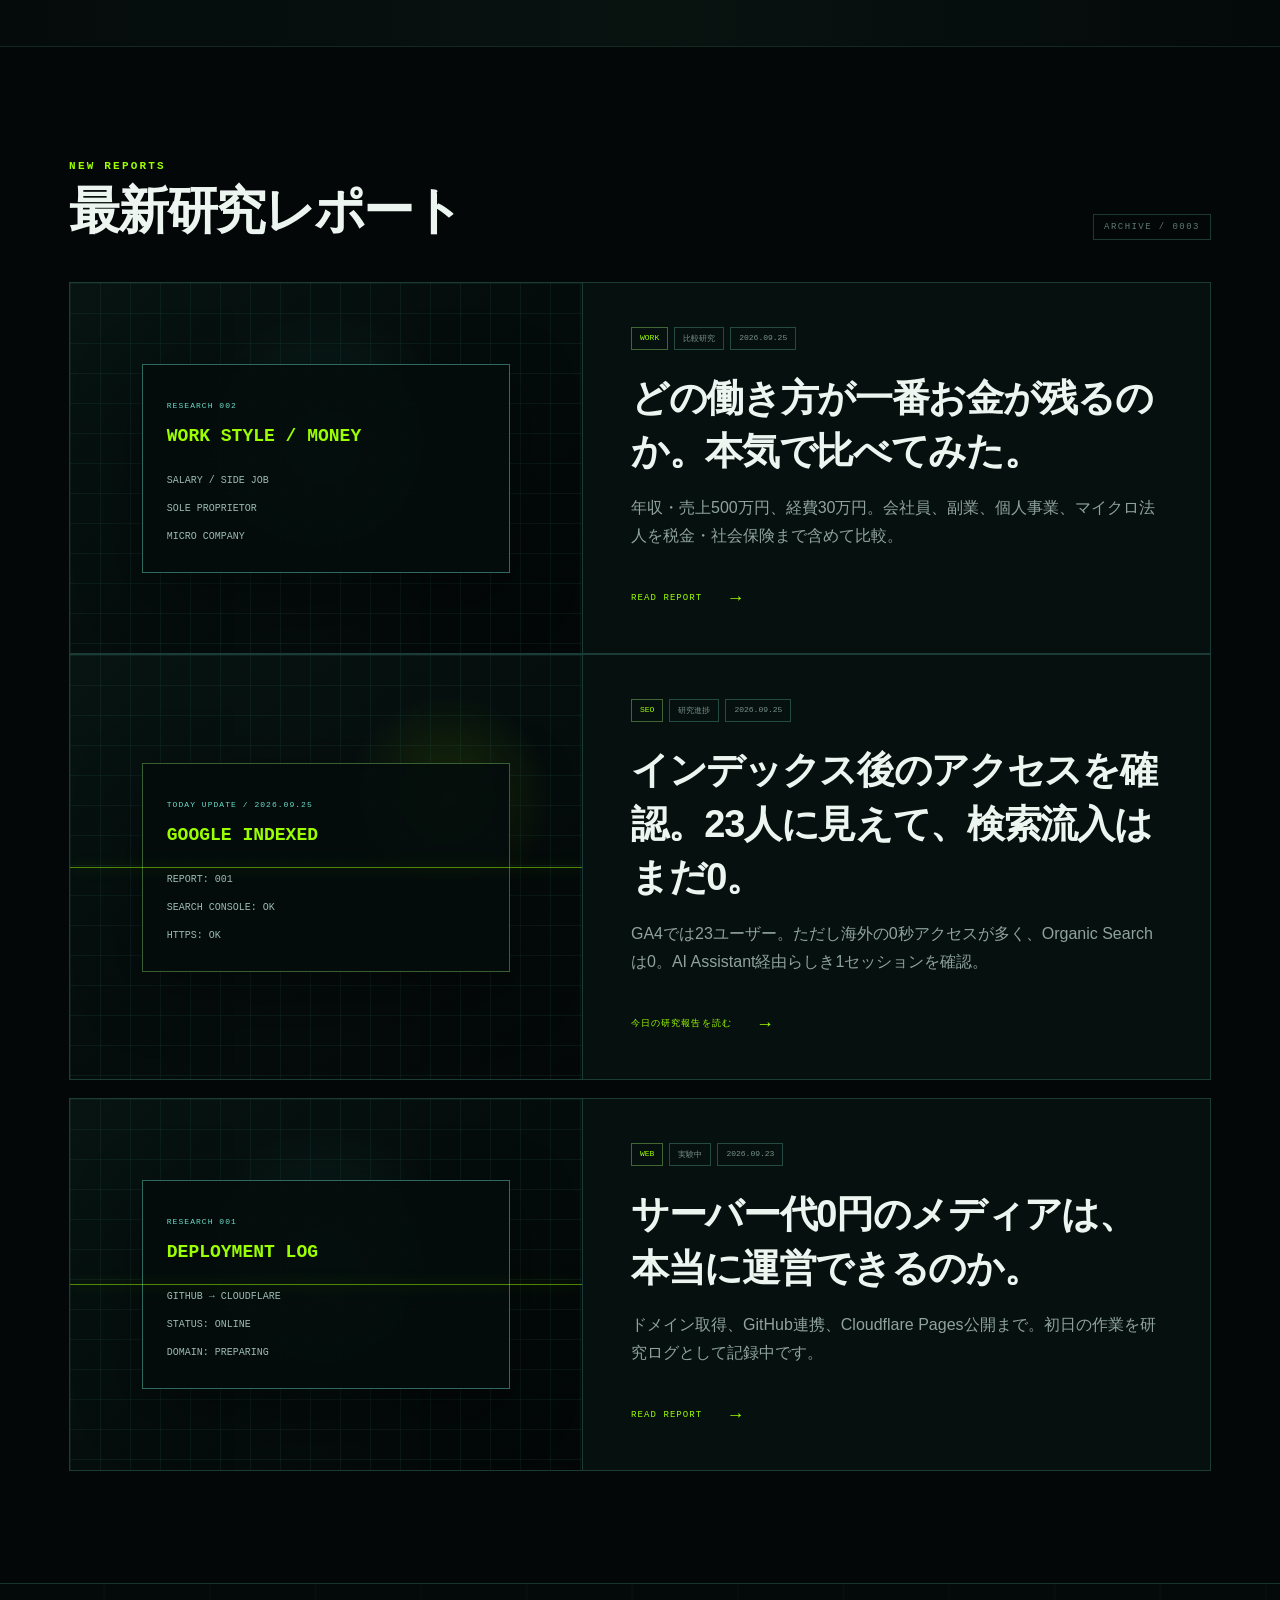
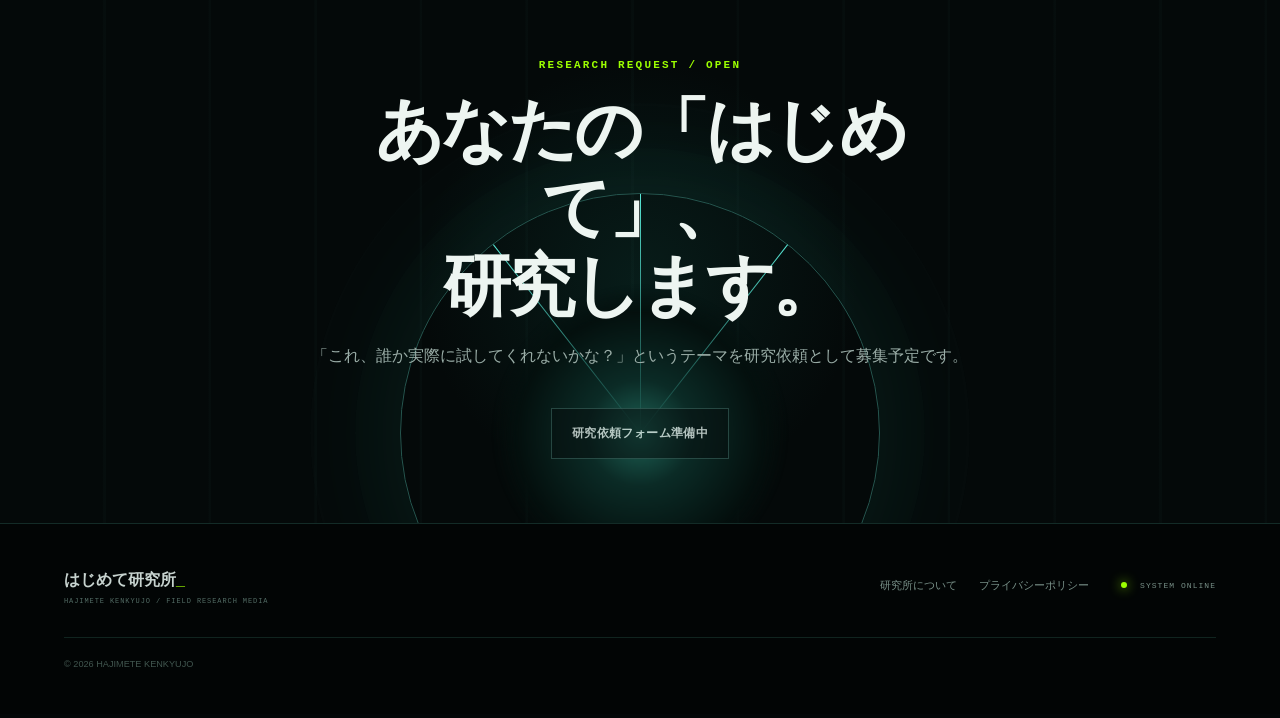
==== commit 3c770fa4: "Use original image in child lab card" ====
--- a/index.html
+++ b/index.html
@@ -125,7 +125,7 @@
     <div class="labs">
       <article class="lab-card">
         <div class="lab-top"><span>LAB 01</span><i>CHILD / DIGITAL</i></div>
-        <div class="lab-visual visual-child"><span class="ring"></span><span class="dot d1"></span><span class="dot d2"></span><span class="dot d3"></span></div>
+        <div class="lab-visual visual-child visual-work-photo"><img src="/assets/labs/child-lab-original.png?v=20260927-original" alt="子どもの成長データをホログラム表示する研究所イメージ" loading="eager" decoding="async"></div>
         <h3>こども研究室</h3>
         <p>スマホ、ゲーム、SNS、AI、習い事。親子で初めて向き合うテーマを研究。</p>
         <div class="lab-bottom"><span>ENTER LAB</span><b>→</b></div>
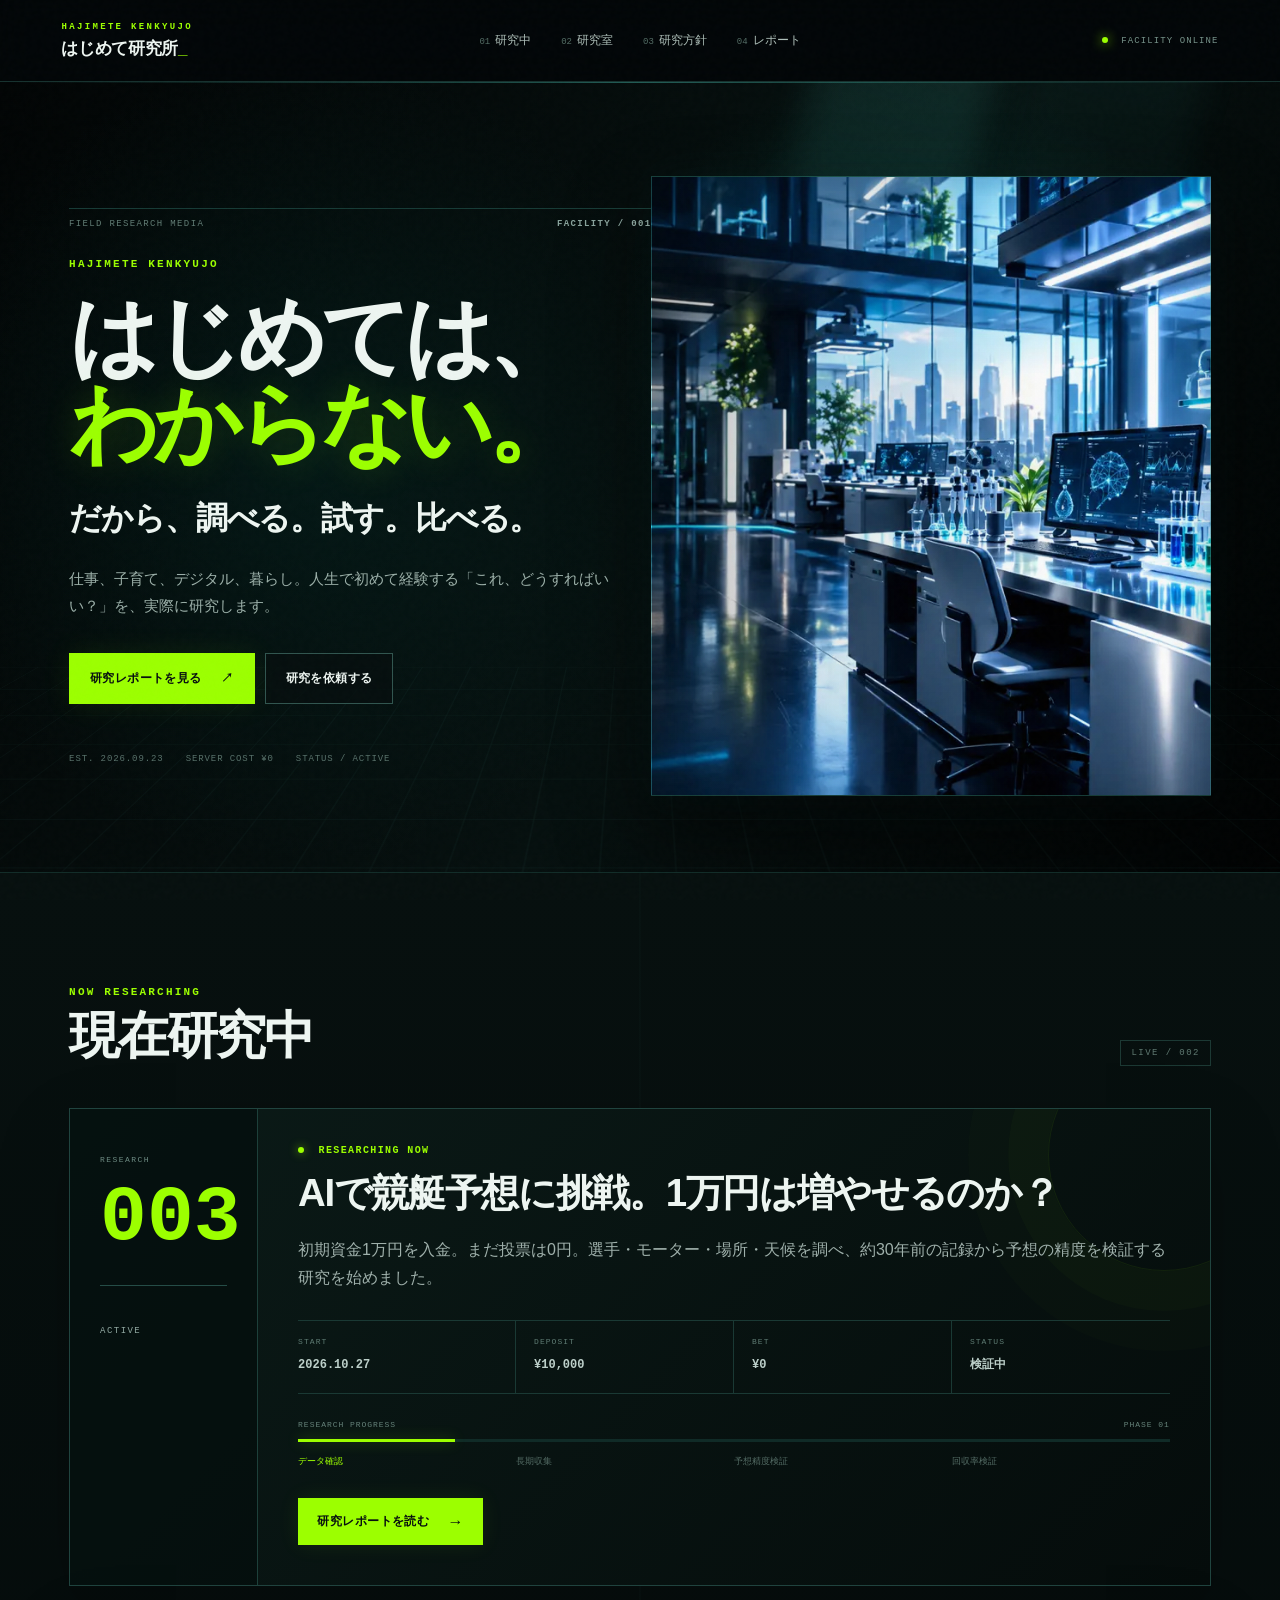
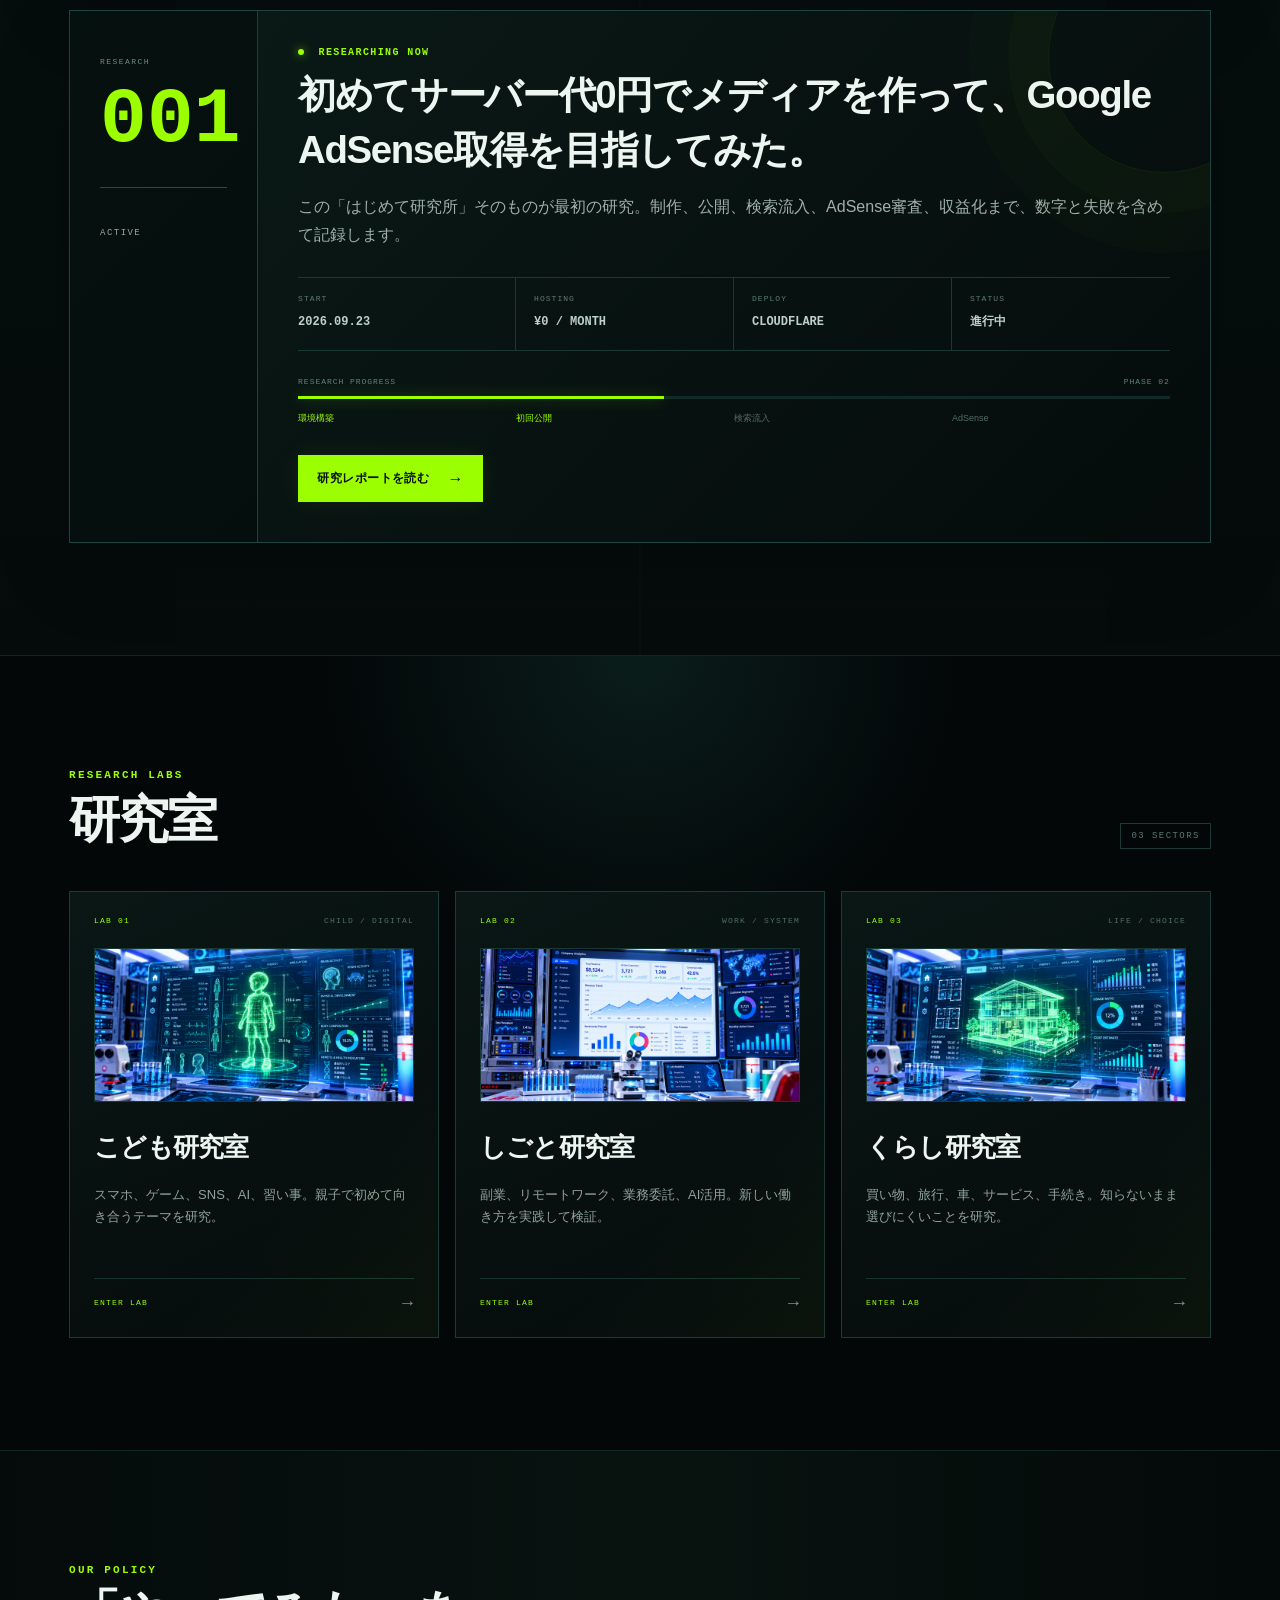
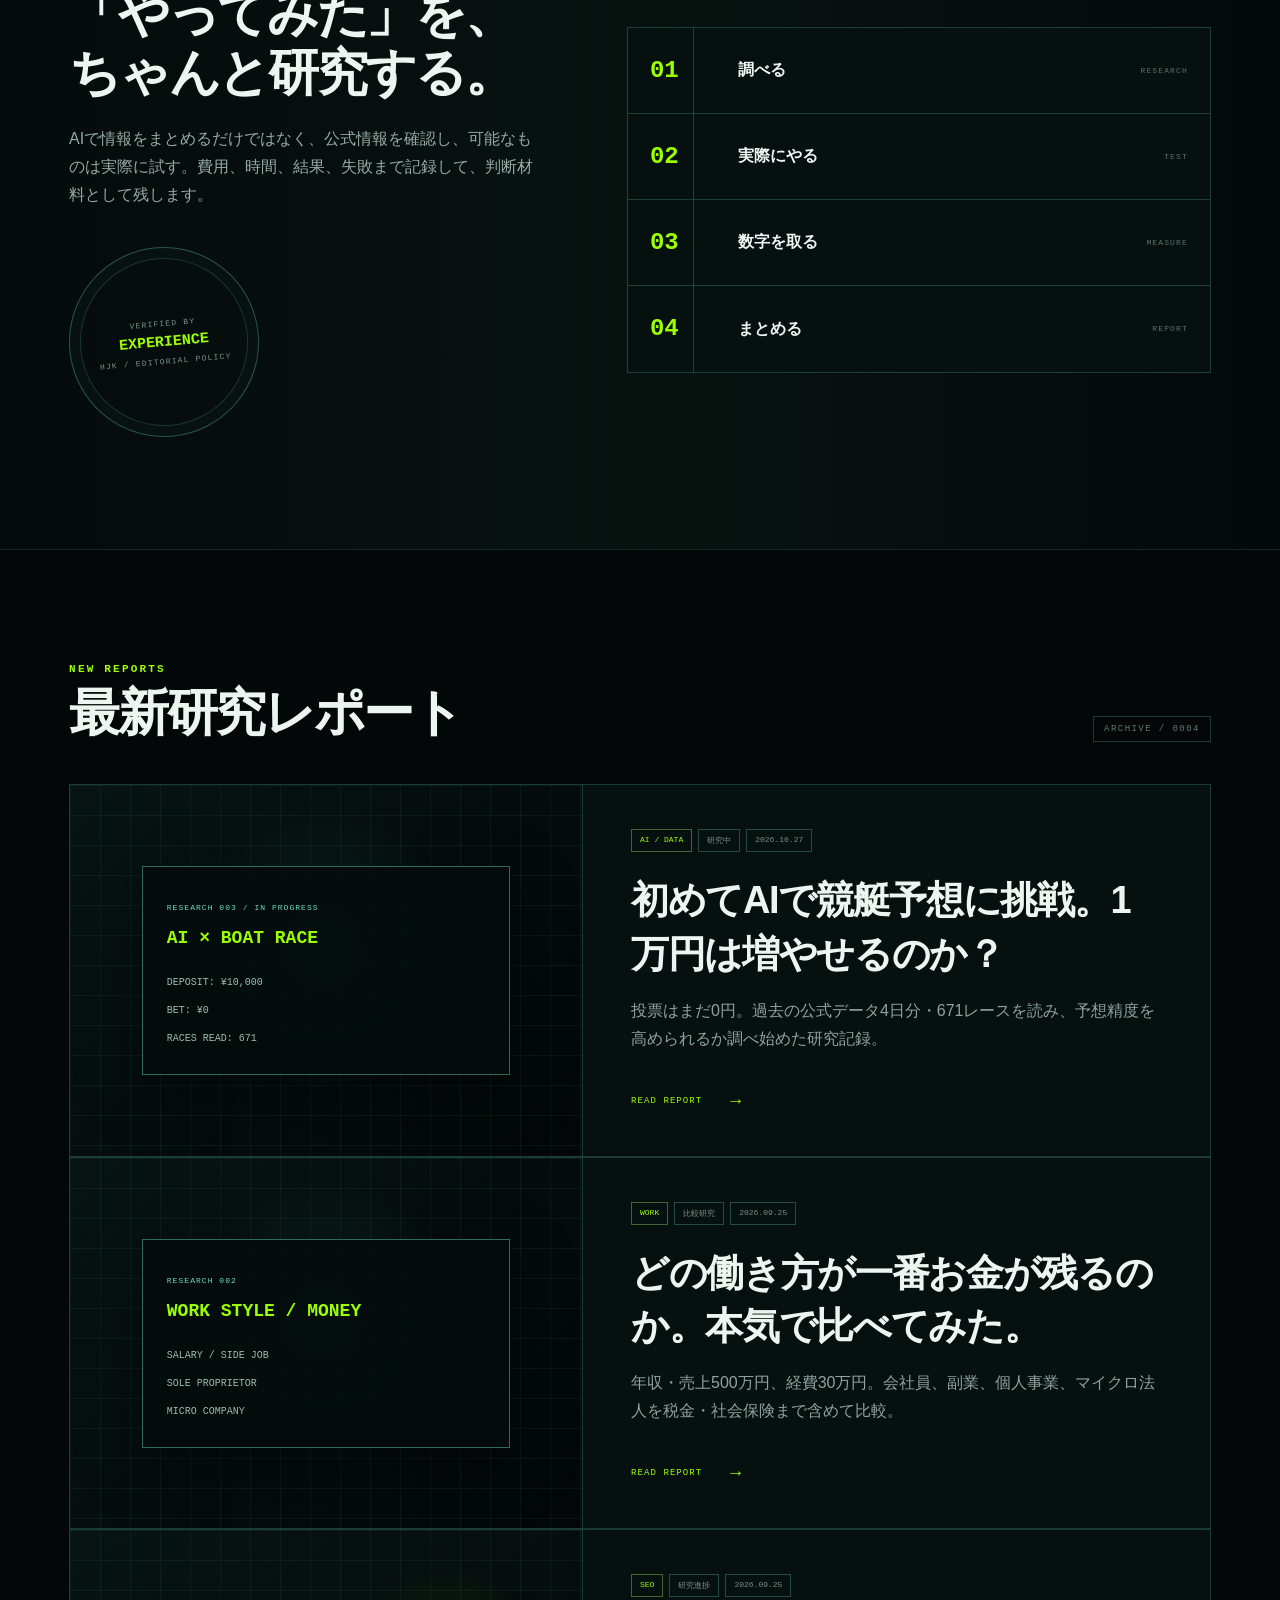
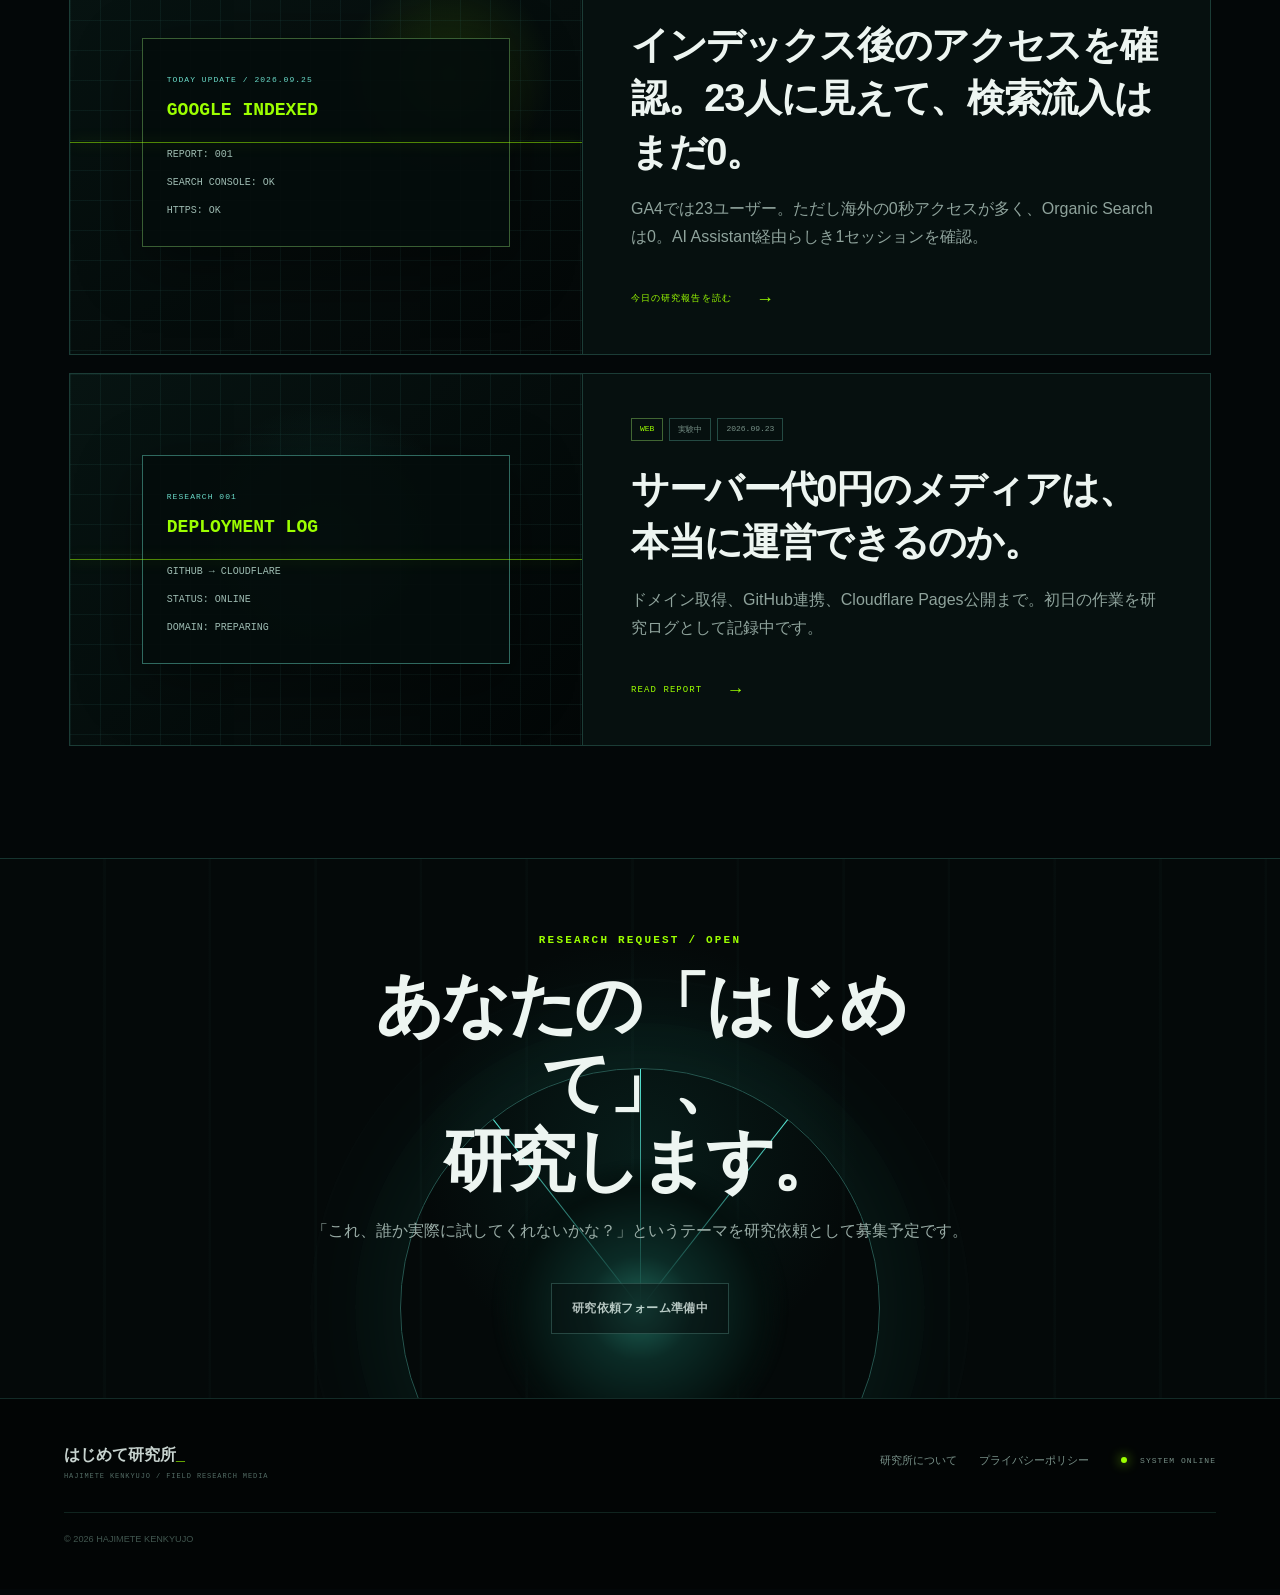
==== commit 57d3d4f6: "Publish research 003: AI boat racing experiment with ¥10,000 budget" ====
--- a/index.html
+++ b/index.html
@@ -84,9 +84,34 @@
   <div class="section-shell">
     <div class="section-head">
       <div><p>NOW RESEARCHING</p><h2>現在研究中</h2></div>
-      <span class="section-code">LIVE / 001</span>
-    </div>
-
+      <span class="section-code">LIVE / 002</span>
+    </div>
+
+    <article class="research-card" style="margin-bottom:24px">
+      <div class="research-index">
+        <span>RESEARCH</span>
+        <div class="number">003</div>
+        <i></i>
+        <small>ACTIVE</small>
+      </div>
+      <div class="research-body">
+        <p class="status"><i></i> RESEARCHING NOW</p>
+        <h3>AIで競艇予想に挑戦。1万円は増やせるのか？</h3>
+        <p class="research-desc">初期資金1万円を入金。まだ投票は0円。選手・モーター・場所・天候を調べ、約30年前の記録から予想の精度を検証する研究を始めました。</p>
+        <div class="research-stats">
+          <div><small>START</small><b>2026.10.27</b></div>
+          <div><small>DEPOSIT</small><b>¥10,000</b></div>
+          <div><small>BET</small><b>¥0</b></div>
+          <div><small>STATUS</small><b>検証中</b></div>
+        </div>
+        <div class="progress">
+          <div class="progress-head"><span>RESEARCH PROGRESS</span><span>PHASE 01</span></div>
+          <div class="track"><i style="width:18%"></i></div>
+          <div class="milestones"><span class="done">データ確認</span><span>長期収集</span><span>予想精度検証</span><span>回収率検証</span></div>
+        </div>
+        <a class="research-open" href="/reports/003/">研究レポートを読む <b>→</b></a>
+      </div>
+    </article>
     <article class="research-card">
       <div class="research-index">
         <span>RESEARCH</span>
@@ -173,8 +198,17 @@
   <div class="section-shell">
     <div class="section-head">
       <div><p>NEW REPORTS</p><h2>最新研究レポート</h2></div>
-      <span class="section-code">ARCHIVE / 0003</span>
-    </div>
+      <span class="section-code">ARCHIVE / 0004</span>
+    </div>
+    <article class="report-card">
+      <div class="report-thumb"><div class="report-terminal"><small>RESEARCH 003 / IN PROGRESS</small><b>AI × BOAT RACE</b><code>DEPOSIT: ¥10,000<br>BET: ¥0<br>RACES READ: 671</code></div></div>
+      <div class="report-copy">
+        <div class="report-labels"><span>AI / DATA</span><span>研究中</span><span>2026.10.27</span></div>
+        <h3>初めてAIで競艇予想に挑戦。1万円は増やせるのか？</h3>
+        <p>投票はまだ0円。過去の公式データ4日分・671レースを読み、予想精度を高められるか調べ始めた研究記録。</p>
+        <a class="report-link" href="/reports/003/">READ REPORT <b>→</b></a>
+      </div>
+    </article>
     <article class="report-card">
       <div class="report-thumb"><div class="report-terminal"><small>RESEARCH 002</small><b>WORK STYLE / MONEY</b><code>SALARY / SIDE JOB<br>SOLE PROPRIETOR<br>MICRO COMPANY</code></div></div>
       <div class="report-copy"><div class="report-labels"><span>WORK</span><span>比較研究</span><span>2026.09.25</span></div>
